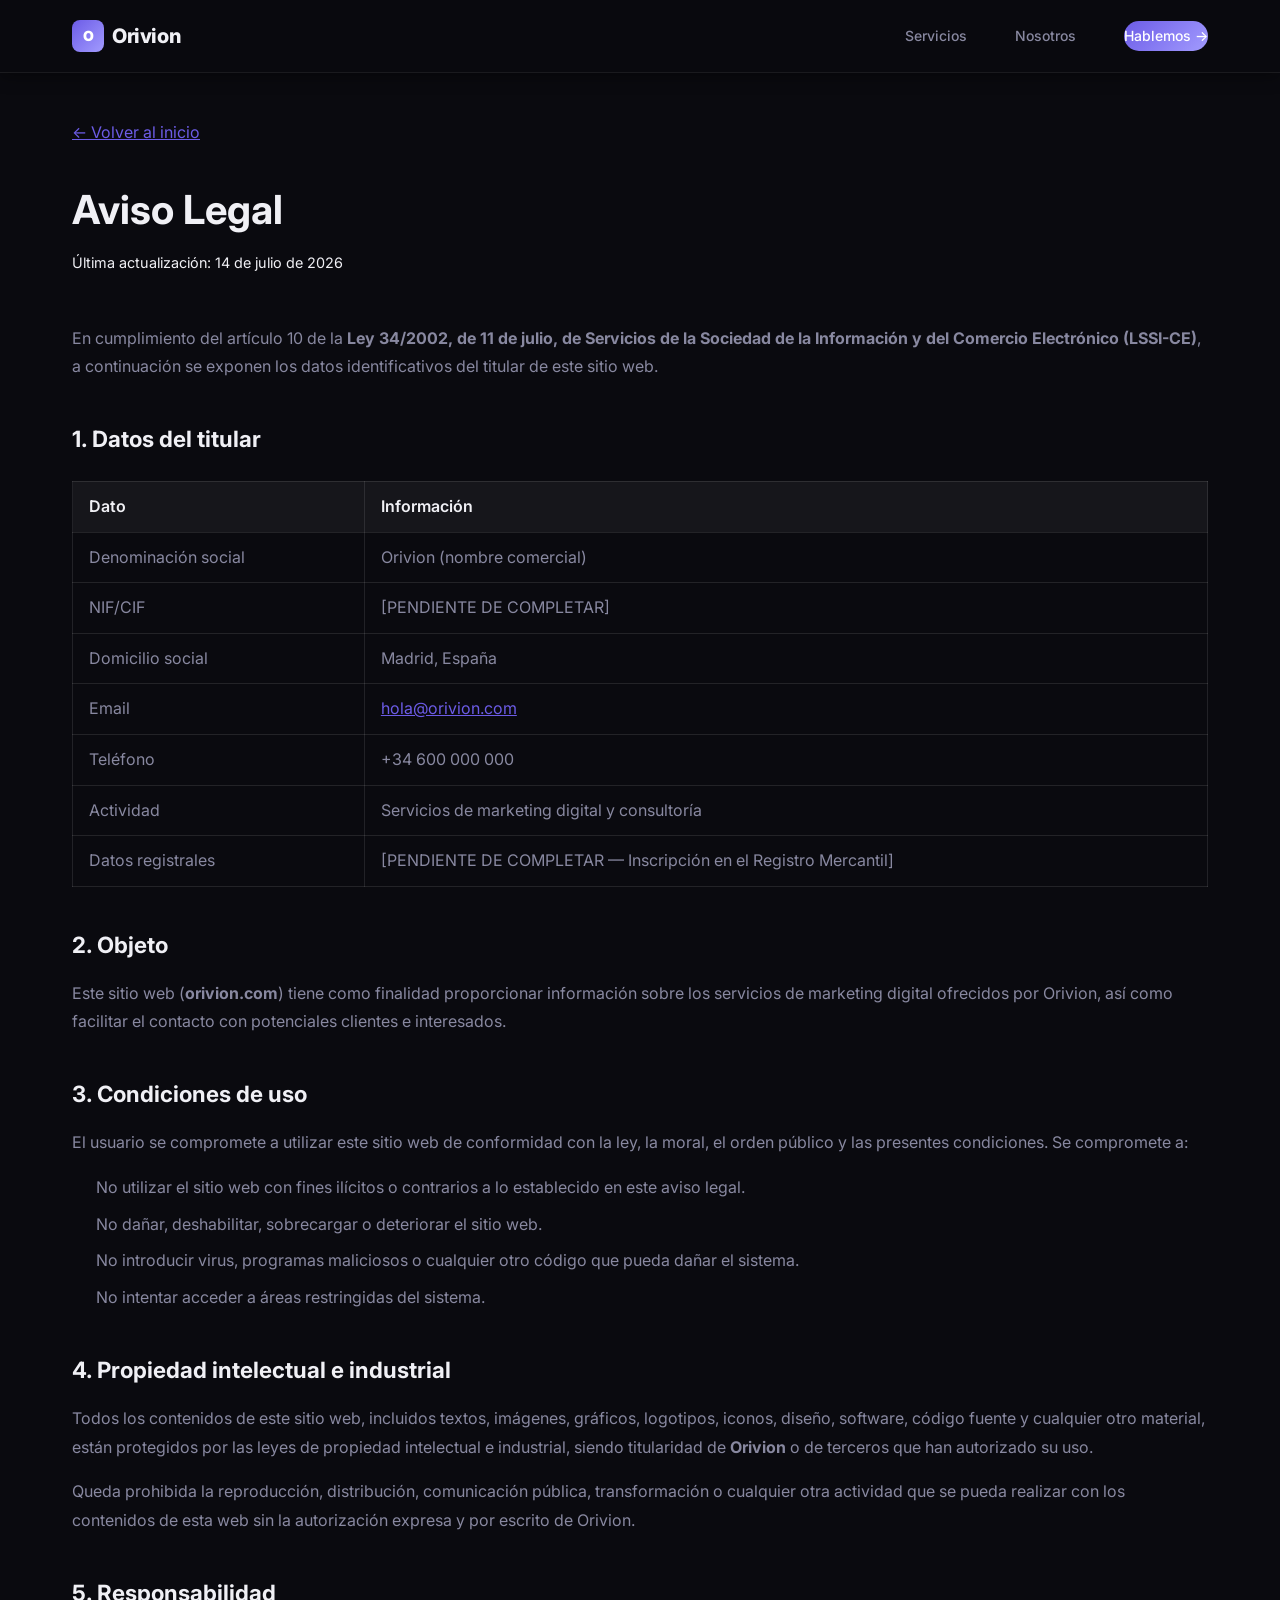
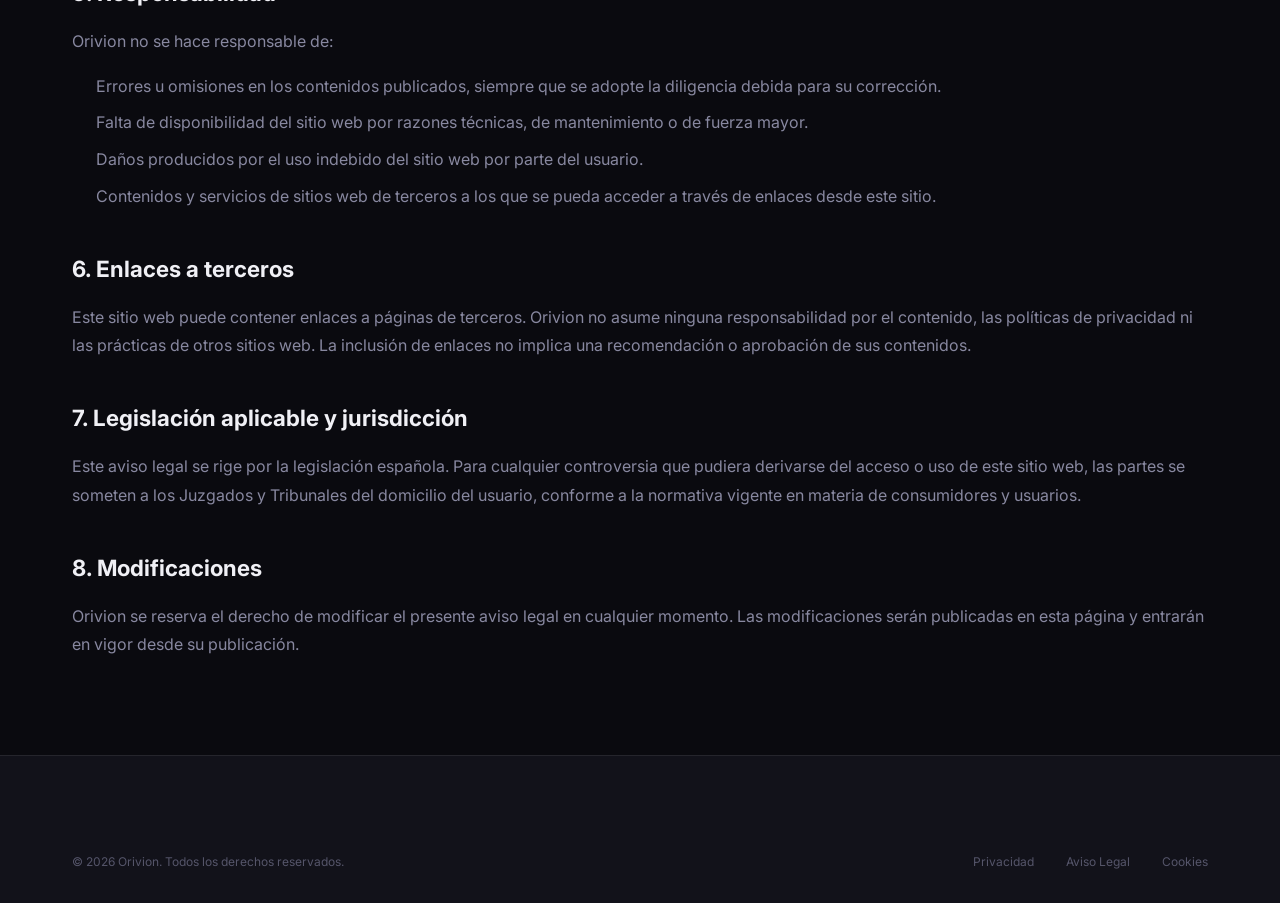
==== aviso-legal.html @ ec2360a8 "feat: añadir páginas legales RGPD (privacidad, cookies, aviso legal) y cookie banner" ====
<!DOCTYPE html>
<html lang="es">
<head>
  <meta charset="UTF-8">
  <meta name="viewport" content="width=device-width, initial-scale=1.0">
  <title>Aviso Legal — Orivion</title>
  <meta name="description" content="Aviso legal de Orivion. Información sobre el titular del sitio web conforme a la LSSI-CE.">
  <meta name="theme-color" content="#0a0a0f">
  <link rel="stylesheet" href="styles.css">
  <style>
    .legal-page { padding: 120px 0 80px; min-height: 100vh; }
    .legal-page h1 { font-size: 2.5rem; margin-bottom: 0.5rem; }
    .legal-page .legal-updated { color: var(--text-muted); font-size: 0.9rem; margin-bottom: 3rem; }
    .legal-page h2 { font-size: 1.4rem; margin-top: 2.5rem; margin-bottom: 1rem; color: var(--text-primary); }
    .legal-page p, .legal-page li { color: var(--text-secondary); line-height: 1.8; margin-bottom: 1rem; }
    .legal-page ul { padding-left: 1.5rem; margin-bottom: 1.5rem; }
    .legal-page li { margin-bottom: 0.5rem; }
    .legal-page a { color: var(--accent-primary); text-decoration: underline; }
    .legal-page a:hover { color: var(--accent-secondary); }
    .legal-back { display: inline-flex; align-items: center; gap: 0.5rem; color: var(--text-muted); text-decoration: none; margin-bottom: 2rem; transition: color 0.3s; }
    .legal-back:hover { color: var(--text-primary); }
    .legal-page table { width: 100%; border-collapse: collapse; margin: 1.5rem 0; }
    .legal-page th, .legal-page td { border: 1px solid rgba(255,255,255,0.1); padding: 12px 16px; text-align: left; color: var(--text-secondary); }
    .legal-page th { background: rgba(255,255,255,0.05); color: var(--text-primary); font-weight: 600; }
  </style>
</head>
<body>

  <!-- Navbar simplified -->
  <nav class="navbar scrolled" id="navbar">
    <div class="container">
      <a href="index.html" class="navbar-logo">
        <span class="logo-icon">O</span>
        Orivion
      </a>
      <div class="navbar-links" id="nav-links">
        <a href="index.html#servicios">Servicios</a>
        <a href="index.html#nosotros">Nosotros</a>
        <a href="index.html#contacto" class="navbar-cta">Hablemos →</a>
      </div>
    </div>
  </nav>

  <main class="legal-page">
    <div class="container">
      <a href="index.html" class="legal-back">← Volver al inicio</a>

      <h1>Aviso Legal</h1>
      <p class="legal-updated">Última actualización: 14 de julio de 2026</p>

      <p>En cumplimiento del artículo 10 de la <strong>Ley 34/2002, de 11 de julio, de Servicios de la Sociedad de la Información y del Comercio Electrónico (LSSI-CE)</strong>, a continuación se exponen los datos identificativos del titular de este sitio web.</p>

      <h2>1. Datos del titular</h2>
      <table>
        <tr><th>Dato</th><th>Información</th></tr>
        <tr><td>Denominación social</td><td>Orivion (nombre comercial)</td></tr>
        <tr><td>NIF/CIF</td><td>[PENDIENTE DE COMPLETAR]</td></tr>
        <tr><td>Domicilio social</td><td>Madrid, España</td></tr>
        <tr><td>Email</td><td><a href="mailto:hola@orivion.com">hola@orivion.com</a></td></tr>
        <tr><td>Teléfono</td><td>+34 600 000 000</td></tr>
        <tr><td>Actividad</td><td>Servicios de marketing digital y consultoría</td></tr>
        <tr><td>Datos registrales</td><td>[PENDIENTE DE COMPLETAR — Inscripción en el Registro Mercantil]</td></tr>
      </table>

      <h2>2. Objeto</h2>
      <p>Este sitio web (<strong>orivion.com</strong>) tiene como finalidad proporcionar información sobre los servicios de marketing digital ofrecidos por Orivion, así como facilitar el contacto con potenciales clientes e interesados.</p>

      <h2>3. Condiciones de uso</h2>
      <p>El usuario se compromete a utilizar este sitio web de conformidad con la ley, la moral, el orden público y las presentes condiciones. Se compromete a:</p>
      <ul>
        <li>No utilizar el sitio web con fines ilícitos o contrarios a lo establecido en este aviso legal.</li>
        <li>No dañar, deshabilitar, sobrecargar o deteriorar el sitio web.</li>
        <li>No introducir virus, programas maliciosos o cualquier otro código que pueda dañar el sistema.</li>
        <li>No intentar acceder a áreas restringidas del sistema.</li>
      </ul>

      <h2>4. Propiedad intelectual e industrial</h2>
      <p>Todos los contenidos de este sitio web, incluidos textos, imágenes, gráficos, logotipos, iconos, diseño, software, código fuente y cualquier otro material, están protegidos por las leyes de propiedad intelectual e industrial, siendo titularidad de <strong>Orivion</strong> o de terceros que han autorizado su uso.</p>
      <p>Queda prohibida la reproducción, distribución, comunicación pública, transformación o cualquier otra actividad que se pueda realizar con los contenidos de esta web sin la autorización expresa y por escrito de Orivion.</p>

      <h2>5. Responsabilidad</h2>
      <p>Orivion no se hace responsable de:</p>
      <ul>
        <li>Errores u omisiones en los contenidos publicados, siempre que se adopte la diligencia debida para su corrección.</li>
        <li>Falta de disponibilidad del sitio web por razones técnicas, de mantenimiento o de fuerza mayor.</li>
        <li>Daños producidos por el uso indebido del sitio web por parte del usuario.</li>
        <li>Contenidos y servicios de sitios web de terceros a los que se pueda acceder a través de enlaces desde este sitio.</li>
      </ul>

      <h2>6. Enlaces a terceros</h2>
      <p>Este sitio web puede contener enlaces a páginas de terceros. Orivion no asume ninguna responsabilidad por el contenido, las políticas de privacidad ni las prácticas de otros sitios web. La inclusión de enlaces no implica una recomendación o aprobación de sus contenidos.</p>

      <h2>7. Legislación aplicable y jurisdicción</h2>
      <p>Este aviso legal se rige por la legislación española. Para cualquier controversia que pudiera derivarse del acceso o uso de este sitio web, las partes se someten a los Juzgados y Tribunales del domicilio del usuario, conforme a la normativa vigente en materia de consumidores y usuarios.</p>

      <h2>8. Modificaciones</h2>
      <p>Orivion se reserva el derecho de modificar el presente aviso legal en cualquier momento. Las modificaciones serán publicadas en esta página y entrarán en vigor desde su publicación.</p>

    </div>
  </main>

  <!-- Footer simplified -->
  <footer class="footer">
    <div class="container">
      <div class="footer-bottom" style="border-top: none; padding-top: 0;">
        <p>&copy; 2026 Orivion. Todos los derechos reservados.</p>
        <div class="footer-bottom-links">
          <a href="privacidad.html">Privacidad</a>
          <a href="aviso-legal.html">Aviso Legal</a>
          <a href="cookies.html">Cookies</a>
        </div>
      </div>
    </div>
  </footer>

</body>
</html>
---- styles.css ----
/* ============================================
   ORIVION — Design System & Styles
   Dark Premium Theme
   ============================================ */

/* --- Google Fonts Import --- */
@import url('https://fonts.googleapis.com/css2?family=Inter:wght@300;400;500;600;700;800;900&display=swap');

/* --- CSS Custom Properties --- */
:root {
  /* Colors — Backgrounds */
  --bg-primary: #0a0a0f;
  --bg-surface: #12121a;
  --bg-surface-alt: #161622;
  --bg-elevated: #1a1a2e;

  /* Colors — Glass */
  --glass-bg: rgba(255, 255, 255, 0.04);
  --glass-border: rgba(255, 255, 255, 0.08);
  --glass-hover: rgba(255, 255, 255, 0.07);

  /* Colors — Accents */
  --accent-primary: #6c5ce7;
  --accent-primary-light: #a29bfe;
  --accent-secondary: #00cec9;
  --accent-tertiary: #fd79a8;
  --gradient-primary: linear-gradient(135deg, #6c5ce7, #a29bfe);
  --gradient-accent: linear-gradient(135deg, #6c5ce7, #00cec9);
  --gradient-warm: linear-gradient(135deg, #6c5ce7, #fd79a8);

  /* Colors — Text */
  --text-primary: #f0f0f5;
  --text-secondary: #8888a0;
  --text-tertiary: #55556a;
  --text-accent: #a29bfe;

  /* Typography */
  --font-family: 'Inter', -apple-system, BlinkMacSystemFont, 'Segoe UI', sans-serif;
  --font-size-xs: 0.75rem;
  --font-size-sm: 0.875rem;
  --font-size-base: 1rem;
  --font-size-lg: 1.125rem;
  --font-size-xl: 1.25rem;
  --font-size-2xl: 1.5rem;
  --font-size-3xl: 2rem;
  --font-size-4xl: 2.5rem;
  --font-size-5xl: 3.5rem;
  --font-size-6xl: 4.5rem;

  /* Spacing */
  --space-xs: 0.25rem;
  --space-sm: 0.5rem;
  --space-md: 1rem;
  --space-lg: 1.5rem;
  --space-xl: 2rem;
  --space-2xl: 3rem;
  --space-3xl: 4rem;
  --space-4xl: 6rem;
  --space-5xl: 8rem;

  /* Border Radius */
  --radius-sm: 0.5rem;
  --radius-md: 0.75rem;
  --radius-lg: 1rem;
  --radius-xl: 1.5rem;
  --radius-full: 9999px;

  /* Shadows */
  --shadow-sm: 0 2px 8px rgba(0, 0, 0, 0.3);
  --shadow-md: 0 4px 16px rgba(0, 0, 0, 0.4);
  --shadow-lg: 0 8px 32px rgba(0, 0, 0, 0.5);
  --shadow-glow: 0 0 40px rgba(108, 92, 231, 0.15);
  --shadow-glow-accent: 0 0 60px rgba(108, 92, 231, 0.25);

  /* Transitions */
  --transition-fast: 150ms ease;
  --transition-base: 300ms ease;
  --transition-slow: 500ms ease;
  --transition-spring: 500ms cubic-bezier(0.34, 1.56, 0.64, 1);

  /* Layout */
  --container-max: 1200px;
  --container-narrow: 800px;
  --navbar-height: 72px;
}

/* --- Reset & Base --- */
*,
*::before,
*::after {
  margin: 0;
  padding: 0;
  box-sizing: border-box;
}

html {
  scroll-behavior: smooth;
  scroll-padding-top: var(--navbar-height);
}

body {
  font-family: var(--font-family);
  font-size: var(--font-size-base);
  line-height: 1.6;
  color: var(--text-primary);
  background-color: var(--bg-primary);
  overflow-x: hidden;
  -webkit-font-smoothing: antialiased;
  -moz-osx-font-smoothing: grayscale;
}

a {
  text-decoration: none;
  color: inherit;
  transition: color var(--transition-fast);
}

ul, ol {
  list-style: none;
}

img {
  max-width: 100%;
  display: block;
}

button {
  cursor: pointer;
  border: none;
  background: none;
  font-family: inherit;
  font-size: inherit;
  color: inherit;
}

/* --- Utilities --- */
.container {
  width: 100%;
  max-width: var(--container-max);
  margin: 0 auto;
  padding: 0 var(--space-xl);
}

.section {
  padding: var(--space-5xl) 0;
  position: relative;
}

.section-label {
  display: inline-flex;
  align-items: center;
  gap: var(--space-sm);
  font-size: var(--font-size-sm);
  font-weight: 600;
  text-transform: uppercase;
  letter-spacing: 0.12em;
  color: var(--accent-primary-light);
  margin-bottom: var(--space-lg);
  padding: var(--space-xs) var(--space-md);
  background: rgba(108, 92, 231, 0.1);
  border: 1px solid rgba(108, 92, 231, 0.2);
  border-radius: var(--radius-full);
  width: fit-content;
}

.section-label .dot {
  width: 6px;
  height: 6px;
  border-radius: 50%;
  background: var(--accent-primary-light);
  animation: pulse-dot 2s ease-in-out infinite;
}

.section-title {
  font-size: var(--font-size-4xl);
  font-weight: 800;
  line-height: 1.15;
  margin-bottom: var(--space-lg);
  letter-spacing: -0.02em;
}

.section-subtitle {
  font-size: var(--font-size-lg);
  color: var(--text-secondary);
  max-width: 600px;
  line-height: 1.7;
}

.text-gradient {
  background: var(--gradient-primary);
  -webkit-background-clip: text;
  -webkit-text-fill-color: transparent;
  background-clip: text;
}

.text-center {
  text-align: center;
}

.mx-auto {
  margin-left: auto;
  margin-right: auto;
}

/* --- Animations --- */
@keyframes pulse-dot {
  0%, 100% { opacity: 1; transform: scale(1); }
  50% { opacity: 0.5; transform: scale(0.8); }
}

@keyframes float {
  0%, 100% { transform: translateY(0); }
  50% { transform: translateY(-20px); }
}

@keyframes gradient-shift {
  0% { background-position: 0% 50%; }
  50% { background-position: 100% 50%; }
  100% { background-position: 0% 50%; }
}

@keyframes fade-in-up {
  from {
    opacity: 0;
    transform: translateY(30px);
  }
  to {
    opacity: 1;
    transform: translateY(0);
  }
}

@keyframes scale-in {
  from {
    opacity: 0;
    transform: scale(0.9);
  }
  to {
    opacity: 1;
    transform: scale(1);
  }
}

@keyframes slide-in-left {
  from {
    opacity: 0;
    transform: translateX(-40px);
  }
  to {
    opacity: 1;
    transform: translateX(0);
  }
}

@keyframes count-pulse {
  0%, 100% { transform: scale(1); }
  50% { transform: scale(1.05); }
}

/* Scroll animation classes */
.reveal {
  opacity: 0;
  transform: translateY(30px);
  transition: opacity 0.7s ease, transform 0.7s ease;
}

.reveal.active {
  opacity: 1;
  transform: translateY(0);
}

.reveal-delay-1 { transition-delay: 0.1s; }
.reveal-delay-2 { transition-delay: 0.2s; }
.reveal-delay-3 { transition-delay: 0.3s; }
.reveal-delay-4 { transition-delay: 0.4s; }
.reveal-delay-5 { transition-delay: 0.5s; }

/* ============================================
   NAVBAR
   ============================================ */
.navbar {
  position: fixed;
  top: 0;
  left: 0;
  right: 0;
  height: var(--navbar-height);
  display: flex;
  align-items: center;
  z-index: 1000;
  transition: background var(--transition-base), box-shadow var(--transition-base), backdrop-filter var(--transition-base);
}

.navbar.scrolled {
  background: rgba(10, 10, 15, 0.85);
  backdrop-filter: blur(20px);
  -webkit-backdrop-filter: blur(20px);
  box-shadow: 0 1px 0 var(--glass-border), var(--shadow-md);
}

.navbar .container {
  display: flex;
  align-items: center;
  justify-content: space-between;
}

.navbar-logo {
  font-size: var(--font-size-xl);
  font-weight: 800;
  letter-spacing: -0.02em;
  display: flex;
  align-items: center;
  gap: var(--space-sm);
}

.navbar-logo .logo-icon {
  width: 32px;
  height: 32px;
  background: var(--gradient-primary);
  border-radius: var(--radius-sm);
  display: flex;
  align-items: center;
  justify-content: center;
  font-size: var(--font-size-sm);
  font-weight: 900;
  color: white;
}

.navbar-links {
  display: flex;
  align-items: center;
  gap: var(--space-2xl);
}

.navbar-links a {
  font-size: var(--font-size-sm);
  font-weight: 500;
  color: var(--text-secondary);
  position: relative;
  padding: var(--space-xs) 0;
  transition: color var(--transition-fast);
}

.navbar-links a:hover {
  color: var(--text-primary);
}

.navbar-links a::after {
  content: '';
  position: absolute;
  bottom: -2px;
  left: 0;
  width: 0;
  height: 2px;
  background: var(--gradient-primary);
  border-radius: 1px;
  transition: width var(--transition-base);
}

.navbar-links a:hover::after {
  width: 100%;
}

.navbar-cta {
  padding: 0.6rem 1.4rem;
  background: var(--gradient-primary);
  border-radius: var(--radius-full);
  font-size: var(--font-size-sm);
  font-weight: 600;
  color: white !important;
  transition: transform var(--transition-fast), box-shadow var(--transition-fast);
}

.navbar-cta:hover {
  transform: translateY(-2px);
  box-shadow: var(--shadow-glow);
}

.navbar-cta::after {
  display: none !important;
}

/* Mobile menu button */
.menu-toggle {
  display: none;
  flex-direction: column;
  gap: 5px;
  padding: var(--space-sm);
  z-index: 1001;
}

.menu-toggle span {
  display: block;
  width: 24px;
  height: 2px;
  background: var(--text-primary);
  border-radius: 2px;
  transition: transform var(--transition-base), opacity var(--transition-fast);
}

.menu-toggle.active span:nth-child(1) {
  transform: rotate(45deg) translate(5px, 5px);
}

.menu-toggle.active span:nth-child(2) {
  opacity: 0;
}

.menu-toggle.active span:nth-child(3) {
  transform: rotate(-45deg) translate(5px, -5px);
}

/* ============================================
   HERO
   ============================================ */
.hero {
  min-height: 100vh;
  display: flex;
  align-items: center;
  position: relative;
  overflow: hidden;
  padding-top: var(--navbar-height);
}

.hero-bg {
  position: absolute;
  inset: 0;
  z-index: 0;
  overflow: hidden;
}

.hero-orb {
  position: absolute;
  border-radius: 50%;
  filter: blur(80px);
  opacity: 0.4;
  animation: float 8s ease-in-out infinite;
}

.hero-orb-1 {
  width: 500px;
  height: 500px;
  background: var(--accent-primary);
  top: -10%;
  right: -5%;
  animation-delay: 0s;
}

.hero-orb-2 {
  width: 350px;
  height: 350px;
  background: var(--accent-secondary);
  bottom: -5%;
  left: -5%;
  animation-delay: 2s;
}

.hero-orb-3 {
  width: 250px;
  height: 250px;
  background: var(--accent-tertiary);
  top: 40%;
  left: 30%;
  animation-delay: 4s;
  opacity: 0.2;
}

/* Grid pattern overlay */
.hero-grid {
  position: absolute;
  inset: 0;
  background-image:
    linear-gradient(rgba(255,255,255,0.03) 1px, transparent 1px),
    linear-gradient(90deg, rgba(255,255,255,0.03) 1px, transparent 1px);
  background-size: 60px 60px;
  mask-image: radial-gradient(ellipse at center, black 30%, transparent 70%);
  -webkit-mask-image: radial-gradient(ellipse at center, black 30%, transparent 70%);
}

.hero .container {
  position: relative;
  z-index: 1;
}

.hero-content {
  max-width: 750px;
}

.hero-badge {
  display: inline-flex;
  align-items: center;
  gap: var(--space-sm);
  padding: var(--space-xs) var(--space-md);
  background: var(--glass-bg);
  border: 1px solid var(--glass-border);
  border-radius: var(--radius-full);
  font-size: var(--font-size-sm);
  color: var(--text-secondary);
  margin-bottom: var(--space-2xl);
  backdrop-filter: blur(10px);
  animation: fade-in-up 0.8s ease forwards;
}

.hero-badge .badge-dot {
  width: 8px;
  height: 8px;
  background: var(--accent-secondary);
  border-radius: 50%;
  animation: pulse-dot 2s ease-in-out infinite;
}

.hero-title {
  font-size: var(--font-size-6xl);
  font-weight: 900;
  line-height: 1.05;
  letter-spacing: -0.03em;
  margin-bottom: var(--space-xl);
  animation: fade-in-up 0.8s ease 0.1s both;
}

.hero-subtitle {
  font-size: var(--font-size-xl);
  color: var(--text-secondary);
  line-height: 1.7;
  margin-bottom: var(--space-2xl);
  max-width: 550px;
  animation: fade-in-up 0.8s ease 0.2s both;
}

.hero-actions {
  display: flex;
  align-items: center;
  gap: var(--space-lg);
  animation: fade-in-up 0.8s ease 0.3s both;
}

.btn-primary {
  display: inline-flex;
  align-items: center;
  gap: var(--space-sm);
  padding: 0.9rem 2rem;
  background: var(--gradient-primary);
  color: white;
  font-weight: 600;
  font-size: var(--font-size-base);
  border-radius: var(--radius-full);
  transition: transform var(--transition-fast), box-shadow var(--transition-fast);
  position: relative;
  overflow: hidden;
}

.btn-primary::before {
  content: '';
  position: absolute;
  inset: 0;
  background: linear-gradient(135deg, rgba(255,255,255,0.2), transparent);
  opacity: 0;
  transition: opacity var(--transition-fast);
}

.btn-primary:hover {
  transform: translateY(-3px);
  box-shadow: var(--shadow-glow-accent);
}

.btn-primary:hover::before {
  opacity: 1;
}

.btn-secondary {
  display: inline-flex;
  align-items: center;
  gap: var(--space-sm);
  padding: 0.9rem 2rem;
  background: transparent;
  color: var(--text-primary);
  font-weight: 500;
  font-size: var(--font-size-base);
  border-radius: var(--radius-full);
  border: 1px solid var(--glass-border);
  transition: all var(--transition-fast);
}

.btn-secondary:hover {
  background: var(--glass-bg);
  border-color: rgba(255,255,255,0.15);
  transform: translateY(-2px);
}

.hero-stats {
  display: flex;
  gap: var(--space-3xl);
  margin-top: var(--space-4xl);
  padding-top: var(--space-2xl);
  border-top: 1px solid var(--glass-border);
  animation: fade-in-up 0.8s ease 0.5s both;
}

.hero-stat-value {
  font-size: var(--font-size-3xl);
  font-weight: 800;
  background: var(--gradient-primary);
  -webkit-background-clip: text;
  -webkit-text-fill-color: transparent;
  background-clip: text;
}

.hero-stat-label {
  font-size: var(--font-size-sm);
  color: var(--text-tertiary);
  margin-top: var(--space-xs);
}

/* ============================================
   SERVICES
   ============================================ */
.services {
  background: var(--bg-surface);
  position: relative;
}

.services::before {
  content: '';
  position: absolute;
  top: 0;
  left: 50%;
  transform: translateX(-50%);
  width: 60%;
  height: 1px;
  background: linear-gradient(90deg, transparent, var(--glass-border), transparent);
}

.services-header {
  text-align: center;
  margin-bottom: var(--space-4xl);
}

.services-header .section-subtitle {
  margin: 0 auto;
}

.services-grid {
  display: grid;
  grid-template-columns: repeat(auto-fit, minmax(280px, 1fr));
  gap: var(--space-xl);
}

.service-card {
  background: var(--glass-bg);
  border: 1px solid var(--glass-border);
  border-radius: var(--radius-lg);
  padding: var(--space-2xl);
  transition: all var(--transition-base);
  position: relative;
  overflow: hidden;
}

.service-card::before {
  content: '';
  position: absolute;
  top: 0;
  left: 0;
  right: 0;
  height: 2px;
  background: var(--gradient-primary);
  opacity: 0;
  transition: opacity var(--transition-base);
}

.service-card:hover {
  background: var(--glass-hover);
  border-color: rgba(108, 92, 231, 0.2);
  transform: translateY(-6px);
  box-shadow: var(--shadow-glow);
}

.service-card:hover::before {
  opacity: 1;
}

.service-icon {
  width: 52px;
  height: 52px;
  border-radius: var(--radius-md);
  display: flex;
  align-items: center;
  justify-content: center;
  font-size: 1.5rem;
  margin-bottom: var(--space-lg);
  background: rgba(108, 92, 231, 0.1);
  border: 1px solid rgba(108, 92, 231, 0.15);
}

.service-card:nth-child(even) .service-icon {
  background: rgba(0, 206, 201, 0.1);
  border-color: rgba(0, 206, 201, 0.15);
}

.service-card:nth-child(3n) .service-icon {
  background: rgba(253, 121, 168, 0.1);
  border-color: rgba(253, 121, 168, 0.15);
}

.service-card h3 {
  font-size: var(--font-size-lg);
  font-weight: 700;
  margin-bottom: var(--space-sm);
  letter-spacing: -0.01em;
}

.service-card p {
  font-size: var(--font-size-sm);
  color: var(--text-secondary);
  line-height: 1.7;
}

/* ============================================
   ABOUT / STATS
   ============================================ */
.about {
  position: relative;
}

.about-grid {
  display: grid;
  grid-template-columns: 1fr 1fr;
  gap: var(--space-4xl);
  align-items: center;
}

.about-content .section-subtitle {
  margin-bottom: var(--space-xl);
}

.about-features {
  display: flex;
  flex-direction: column;
  gap: var(--space-lg);
  margin-top: var(--space-2xl);
}

.about-feature {
  display: flex;
  align-items: flex-start;
  gap: var(--space-md);
}

.about-feature-icon {
  width: 40px;
  height: 40px;
  border-radius: var(--radius-sm);
  background: rgba(108, 92, 231, 0.1);
  border: 1px solid rgba(108, 92, 231, 0.15);
  display: flex;
  align-items: center;
  justify-content: center;
  font-size: 1.1rem;
  flex-shrink: 0;
  margin-top: 2px;
}

.about-feature h4 {
  font-size: var(--font-size-base);
  font-weight: 600;
  margin-bottom: var(--space-xs);
}

.about-feature p {
  font-size: var(--font-size-sm);
  color: var(--text-secondary);
  line-height: 1.6;
}

.about-stats {
  display: grid;
  grid-template-columns: 1fr 1fr;
  gap: var(--space-xl);
}

.stat-card {
  background: var(--glass-bg);
  border: 1px solid var(--glass-border);
  border-radius: var(--radius-lg);
  padding: var(--space-2xl);
  text-align: center;
  transition: all var(--transition-base);
}

.stat-card:hover {
  background: var(--glass-hover);
  transform: translateY(-4px);
  box-shadow: var(--shadow-glow);
}

.stat-number {
  font-size: var(--font-size-4xl);
  font-weight: 900;
  background: var(--gradient-primary);
  -webkit-background-clip: text;
  -webkit-text-fill-color: transparent;
  background-clip: text;
  line-height: 1.1;
}

.stat-label {
  font-size: var(--font-size-sm);
  color: var(--text-secondary);
  margin-top: var(--space-sm);
  font-weight: 500;
}

/* ============================================
   PROCESS
   ============================================ */
.process {
  background: var(--bg-surface);
  position: relative;
}

.process-header {
  text-align: center;
  margin-bottom: var(--space-4xl);
}

.process-header .section-subtitle {
  margin: 0 auto;
}

.process-steps {
  display: grid;
  grid-template-columns: repeat(4, 1fr);
  gap: var(--space-xl);
  position: relative;
}

/* Connecting line */
.process-steps::before {
  content: '';
  position: absolute;
  top: 44px;
  left: 12%;
  right: 12%;
  height: 2px;
  background: linear-gradient(90deg, var(--accent-primary), var(--accent-secondary), var(--accent-tertiary), var(--accent-primary));
  opacity: 0.3;
}

.process-step {
  text-align: center;
  position: relative;
}

.process-step-number {
  width: 56px;
  height: 56px;
  border-radius: 50%;
  background: var(--bg-primary);
  border: 2px solid var(--accent-primary);
  display: flex;
  align-items: center;
  justify-content: center;
  font-size: var(--font-size-lg);
  font-weight: 800;
  color: var(--accent-primary-light);
  margin: 0 auto var(--space-xl);
  position: relative;
  z-index: 1;
  transition: all var(--transition-base);
}

.process-step:hover .process-step-number {
  background: var(--accent-primary);
  color: white;
  box-shadow: var(--shadow-glow-accent);
}

.process-step h3 {
  font-size: var(--font-size-lg);
  font-weight: 700;
  margin-bottom: var(--space-sm);
}

.process-step p {
  font-size: var(--font-size-sm);
  color: var(--text-secondary);
  line-height: 1.7;
}

/* ============================================
   TESTIMONIALS
   ============================================ */
.testimonials {
  position: relative;
  overflow: hidden;
}

.testimonials-header {
  text-align: center;
  margin-bottom: var(--space-4xl);
}

.testimonials-header .section-subtitle {
  margin: 0 auto;
}

.testimonials-track {
  display: flex;
  gap: var(--space-xl);
  transition: transform 0.5s cubic-bezier(0.25, 0.46, 0.45, 0.94);
}

.testimonial-card {
  min-width: calc(33.333% - var(--space-xl) * 2 / 3);
  background: var(--glass-bg);
  border: 1px solid var(--glass-border);
  border-radius: var(--radius-lg);
  padding: var(--space-2xl);
  flex-shrink: 0;
  transition: all var(--transition-base);
}

.testimonial-card:hover {
  background: var(--glass-hover);
  border-color: rgba(108, 92, 231, 0.2);
}

.testimonial-stars {
  display: flex;
  gap: 2px;
  margin-bottom: var(--space-lg);
  color: #ffd700;
  font-size: var(--font-size-sm);
}

.testimonial-text {
  font-size: var(--font-size-base);
  color: var(--text-secondary);
  line-height: 1.8;
  margin-bottom: var(--space-xl);
  font-style: italic;
}

.testimonial-author {
  display: flex;
  align-items: center;
  gap: var(--space-md);
}

.testimonial-avatar {
  width: 44px;
  height: 44px;
  border-radius: 50%;
  background: var(--gradient-primary);
  display: flex;
  align-items: center;
  justify-content: center;
  font-weight: 700;
  font-size: var(--font-size-sm);
  color: white;
  flex-shrink: 0;
}

.testimonial-name {
  font-weight: 600;
  font-size: var(--font-size-sm);
}

.testimonial-role {
  font-size: var(--font-size-xs);
  color: var(--text-tertiary);
  margin-top: 2px;
}

.testimonials-controls {
  display: flex;
  justify-content: center;
  gap: var(--space-md);
  margin-top: var(--space-2xl);
}

.testimonial-btn {
  width: 44px;
  height: 44px;
  border-radius: 50%;
  background: var(--glass-bg);
  border: 1px solid var(--glass-border);
  display: flex;
  align-items: center;
  justify-content: center;
  color: var(--text-primary);
  font-size: var(--font-size-lg);
  transition: all var(--transition-fast);
}

.testimonial-btn:hover {
  background: var(--accent-primary);
  border-color: var(--accent-primary);
}

.testimonial-dots {
  display: flex;
  align-items: center;
  gap: var(--space-sm);
}

.testimonial-dot {
  width: 8px;
  height: 8px;
  border-radius: 50%;
  background: var(--text-tertiary);
  transition: all var(--transition-base);
  cursor: pointer;
}

.testimonial-dot.active {
  background: var(--accent-primary-light);
  width: 24px;
  border-radius: 4px;
}

/* ============================================
   CTA SECTION
   ============================================ */
.cta-section {
  position: relative;
  overflow: hidden;
}

.cta-card {
  background: var(--bg-surface);
  border: 1px solid var(--glass-border);
  border-radius: var(--radius-xl);
  padding: var(--space-4xl) var(--space-3xl);
  text-align: center;
  position: relative;
  overflow: hidden;
}

.cta-card::before {
  content: '';
  position: absolute;
  top: -50%;
  left: -50%;
  width: 200%;
  height: 200%;
  background: radial-gradient(circle at center, rgba(108, 92, 231, 0.08) 0%, transparent 50%);
  animation: float 10s ease-in-out infinite;
}

.cta-card > * {
  position: relative;
  z-index: 1;
}

.cta-title {
  font-size: var(--font-size-4xl);
  font-weight: 800;
  margin-bottom: var(--space-lg);
  letter-spacing: -0.02em;
}

.cta-subtitle {
  font-size: var(--font-size-lg);
  color: var(--text-secondary);
  margin-bottom: var(--space-2xl);
  max-width: 500px;
  margin-left: auto;
  margin-right: auto;
}

.cta-actions {
  display: flex;
  justify-content: center;
  gap: var(--space-lg);
}

/* ============================================
   FOOTER
   ============================================ */
.footer {
  background: var(--bg-surface);
  border-top: 1px solid var(--glass-border);
  padding: var(--space-4xl) 0 var(--space-xl);
}

.footer-grid {
  display: grid;
  grid-template-columns: 2fr 1fr 1fr 1fr;
  gap: var(--space-3xl);
  margin-bottom: var(--space-3xl);
}

.footer-brand {
  max-width: 300px;
}

.footer-logo {
  font-size: var(--font-size-xl);
  font-weight: 800;
  display: flex;
  align-items: center;
  gap: var(--space-sm);
  margin-bottom: var(--space-lg);
}

.footer-logo .logo-icon {
  width: 32px;
  height: 32px;
  background: var(--gradient-primary);
  border-radius: var(--radius-sm);
  display: flex;
  align-items: center;
  justify-content: center;
  font-size: var(--font-size-sm);
  font-weight: 900;
  color: white;
}

.footer-brand p {
  font-size: var(--font-size-sm);
  color: var(--text-secondary);
  line-height: 1.7;
  margin-bottom: var(--space-xl);
}

.footer-socials {
  display: flex;
  gap: var(--space-md);
}

.footer-social {
  width: 40px;
  height: 40px;
  border-radius: var(--radius-sm);
  background: var(--glass-bg);
  border: 1px solid var(--glass-border);
  display: flex;
  align-items: center;
  justify-content: center;
  font-size: var(--font-size-lg);
  transition: all var(--transition-fast);
}

.footer-social:hover {
  background: var(--accent-primary);
  border-color: var(--accent-primary);
  transform: translateY(-3px);
}

.footer-column h4 {
  font-size: var(--font-size-sm);
  font-weight: 700;
  text-transform: uppercase;
  letter-spacing: 0.1em;
  color: var(--text-primary);
  margin-bottom: var(--space-xl);
}

.footer-column a {
  display: block;
  font-size: var(--font-size-sm);
  color: var(--text-secondary);
  padding: var(--space-xs) 0;
  transition: color var(--transition-fast), transform var(--transition-fast);
}

.footer-column a:hover {
  color: var(--accent-primary-light);
  transform: translateX(4px);
}

.footer-bottom {
  display: flex;
  align-items: center;
  justify-content: space-between;
  padding-top: var(--space-xl);
  border-top: 1px solid var(--glass-border);
}

.footer-bottom p {
  font-size: var(--font-size-xs);
  color: var(--text-tertiary);
}

.footer-bottom-links {
  display: flex;
  gap: var(--space-xl);
}

.footer-bottom-links a {
  font-size: var(--font-size-xs);
  color: var(--text-tertiary);
}

.footer-bottom-links a:hover {
  color: var(--text-secondary);
}

/* ============================================
   RESPONSIVE DESIGN
   ============================================ */
@media (max-width: 1024px) {
  .hero-title {
    font-size: var(--font-size-5xl);
  }

  .about-grid {
    grid-template-columns: 1fr;
    gap: var(--space-3xl);
  }

  .process-steps {
    grid-template-columns: repeat(2, 1fr);
    gap: var(--space-2xl);
  }

  .process-steps::before {
    display: none;
  }

  .testimonial-card {
    min-width: calc(50% - var(--space-xl) / 2);
  }

  .footer-grid {
    grid-template-columns: 1fr 1fr;
    gap: var(--space-2xl);
  }
}

@media (max-width: 768px) {
  :root {
    --font-size-5xl: 2.5rem;
    --font-size-6xl: 3rem;
    --font-size-4xl: 2rem;
  }

  .section {
    padding: var(--space-3xl) 0;
  }

  .container {
    padding: 0 var(--space-lg);
  }

  /* Navbar mobile */
  .navbar-links {
    position: fixed;
    top: 0;
    right: -100%;
    width: 280px;
    height: 100vh;
    background: var(--bg-elevated);
    flex-direction: column;
    justify-content: center;
    padding: var(--space-2xl);
    gap: var(--space-xl);
    transition: right var(--transition-base);
    box-shadow: -4px 0 30px rgba(0, 0, 0, 0.5);
  }

  .navbar-links.open {
    right: 0;
  }

  .navbar-links a {
    font-size: var(--font-size-lg);
  }

  .menu-toggle {
    display: flex;
  }

  /* Hero mobile */
  .hero-stats {
    flex-direction: column;
    gap: var(--space-xl);
  }

  .hero-actions {
    flex-direction: column;
    align-items: flex-start;
  }

  /* Services mobile */
  .services-grid {
    grid-template-columns: 1fr;
  }

  /* About mobile */
  .about-stats {
    grid-template-columns: 1fr 1fr;
  }

  /* Process mobile */
  .process-steps {
    grid-template-columns: 1fr;
    max-width: 400px;
    margin: 0 auto;
  }

  /* Testimonials mobile */
  .testimonial-card {
    min-width: 100%;
  }

  /* CTA mobile */
  .cta-card {
    padding: var(--space-3xl) var(--space-xl);
  }

  .cta-actions {
    flex-direction: column;
    align-items: center;
  }

  /* Footer mobile */
  .footer-grid {
    grid-template-columns: 1fr;
    gap: var(--space-2xl);
  }

  .footer-bottom {
    flex-direction: column;
    gap: var(--space-md);
    text-align: center;
  }
}

@media (max-width: 480px) {
  :root {
    --font-size-6xl: 2.2rem;
    --font-size-5xl: 2rem;
    --font-size-4xl: 1.75rem;
  }

  .hero-orb-1 { width: 300px; height: 300px; }
  .hero-orb-2 { width: 200px; height: 200px; }
  .hero-orb-3 { width: 150px; height: 150px; }

  .about-stats {
    grid-template-columns: 1fr;
  }

  .section-title {
    font-size: var(--font-size-3xl);
  }
}

/* ============================================
   CUSTOM FUTURISTIC CURSOR
   ============================================ */

/* Hide default cursor on desktop */
@media (pointer: fine) {
  *, *::before, *::after {
    cursor: none !important;
  }
}

/* Main cursor orb */
.cursor-orb {
  position: fixed;
  width: 20px;
  height: 20px;
  border-radius: 50%;
  background: radial-gradient(circle, rgba(162, 155, 254, 0.9), rgba(108, 92, 231, 0.4));
  pointer-events: none;
  z-index: 10000;
  transform: translate(-50%, -50%);
  transition: width 0.2s ease, height 0.2s ease, background 0.3s ease;
  mix-blend-mode: screen;
  box-shadow:
    0 0 15px rgba(108, 92, 231, 0.6),
    0 0 40px rgba(108, 92, 231, 0.3),
    0 0 80px rgba(108, 92, 231, 0.1);
}

/* Outer ring that follows with delay */
.cursor-ring {
  position: fixed;
  width: 44px;
  height: 44px;
  border-radius: 50%;
  border: 1.5px solid rgba(162, 155, 254, 0.4);
  pointer-events: none;
  z-index: 9999;
  transform: translate(-50%, -50%);
  transition: width 0.3s ease, height 0.3s ease, border-color 0.3s ease, opacity 0.3s ease;
}

/* Hover state — expand and glow */
.cursor-orb.hovering {
  width: 12px;
  height: 12px;
  background: radial-gradient(circle, rgba(0, 206, 201, 0.9), rgba(0, 206, 201, 0.3));
  box-shadow:
    0 0 20px rgba(0, 206, 201, 0.7),
    0 0 50px rgba(0, 206, 201, 0.3);
}

.cursor-ring.hovering {
  width: 64px;
  height: 64px;
  border-color: rgba(0, 206, 201, 0.5);
}

/* Click burst state */
.cursor-orb.clicking {
  width: 8px;
  height: 8px;
}

.cursor-ring.clicking {
  width: 28px;
  height: 28px;
  border-color: rgba(253, 121, 168, 0.6);
}

/* Click burst particle */
.cursor-burst {
  position: fixed;
  pointer-events: none;
  z-index: 9998;
  transform: translate(-50%, -50%);
}

.cursor-burst-particle {
  position: absolute;
  width: 4px;
  height: 4px;
  border-radius: 50%;
  background: var(--accent-primary-light);
  animation: burst-particle 0.6s ease-out forwards;
}

.cursor-burst-particle:nth-child(even) {
  background: var(--accent-secondary);
}

.cursor-burst-particle:nth-child(3n) {
  background: var(--accent-tertiary);
}

@keyframes burst-particle {
  0% {
    opacity: 1;
    transform: translate(0, 0) scale(1);
  }
  100% {
    opacity: 0;
    transform: translate(var(--tx), var(--ty)) scale(0);
  }
}

/* Cursor ripple on click */
.cursor-ripple {
  position: fixed;
  width: 10px;
  height: 10px;
  border-radius: 50%;
  border: 2px solid rgba(162, 155, 254, 0.6);
  pointer-events: none;
  z-index: 9997;
  transform: translate(-50%, -50%);
  animation: cursor-ripple-expand 0.7s ease-out forwards;
}

@keyframes cursor-ripple-expand {
  0% {
    width: 10px;
    height: 10px;
    opacity: 1;
  }
  100% {
    width: 120px;
    height: 120px;
    opacity: 0;
  }
}

/* Trail particles */
.cursor-trail {
  position: fixed;
  width: 6px;
  height: 6px;
  border-radius: 50%;
  background: rgba(162, 155, 254, 0.5);
  pointer-events: none;
  z-index: 9996;
  transform: translate(-50%, -50%);
  animation: trail-fade 0.5s ease-out forwards;
}

@keyframes trail-fade {
  0% {
    opacity: 0.6;
    transform: translate(-50%, -50%) scale(1);
  }
  100% {
    opacity: 0;
    transform: translate(-50%, -50%) scale(0.2);
  }
}

/* Hide cursor elements on touch devices */
@media (pointer: coarse) {
  .cursor-orb,
  .cursor-ring,
  .cursor-burst,
  .cursor-ripple,
  .cursor-trail {
    display: none !important;
  }
}

/* ============================================
   ENHANCED ANIMATIONS
   ============================================ */

/* --- Additional reveal variants --- */
.reveal-left {
  opacity: 0;
  transform: translateX(-60px);
  transition: opacity 0.8s ease, transform 0.8s ease;
}

.reveal-left.active {
  opacity: 1;
  transform: translateX(0);
}

.reveal-right {
  opacity: 0;
  transform: translateX(60px);
  transition: opacity 0.8s ease, transform 0.8s ease;
}

.reveal-right.active {
  opacity: 1;
  transform: translateX(0);
}

.reveal-scale {
  opacity: 0;
  transform: scale(0.85);
  transition: opacity 0.7s ease, transform 0.7s cubic-bezier(0.34, 1.56, 0.64, 1);
}

.reveal-scale.active {
  opacity: 1;
  transform: scale(1);
}

.reveal-rotate {
  opacity: 0;
  transform: rotate(-5deg) translateY(30px);
  transition: opacity 0.7s ease, transform 0.7s cubic-bezier(0.34, 1.56, 0.64, 1);
}

.reveal-rotate.active {
  opacity: 1;
  transform: rotate(0) translateY(0);
}

/* --- Text shimmer effect --- */
.text-shimmer {
  background: linear-gradient(
    90deg,
    var(--text-primary) 0%,
    var(--accent-primary-light) 25%,
    var(--accent-secondary) 50%,
    var(--accent-primary-light) 75%,
    var(--text-primary) 100%
  );
  background-size: 200% 100%;
  -webkit-background-clip: text;
  -webkit-text-fill-color: transparent;
  background-clip: text;
  animation: shimmer 3s ease-in-out infinite;
}

@keyframes shimmer {
  0% { background-position: 100% 0; }
  100% { background-position: -100% 0; }
}

/* --- Floating badges animation --- */
@keyframes float-subtle {
  0%, 100% { transform: translateY(0) rotate(0deg); }
  25% { transform: translateY(-8px) rotate(0.5deg); }
  75% { transform: translateY(4px) rotate(-0.5deg); }
}

.hero-badge {
  animation: float-subtle 4s ease-in-out infinite, fade-in-up 0.8s ease forwards;
}

/* --- Tilt card effect (JS-enhanced) --- */
.tilt-card {
  transform-style: preserve-3d;
  perspective: 1000px;
}

.tilt-card .tilt-inner {
  transition: transform 0.1s ease;
  transform-style: preserve-3d;
}

/* --- Magnetic hover for buttons --- */
.magnetic-hover {
  transition: transform 0.3s cubic-bezier(0.25, 0.46, 0.45, 0.94);
}

/* --- Stagger children animation --- */
.stagger-children > * {
  opacity: 0;
  transform: translateY(20px);
  transition: opacity 0.5s ease, transform 0.5s ease;
}

.stagger-children.active > *:nth-child(1) { transition-delay: 0.05s; }
.stagger-children.active > *:nth-child(2) { transition-delay: 0.1s; }
.stagger-children.active > *:nth-child(3) { transition-delay: 0.15s; }
.stagger-children.active > *:nth-child(4) { transition-delay: 0.2s; }
.stagger-children.active > *:nth-child(5) { transition-delay: 0.25s; }
.stagger-children.active > *:nth-child(6) { transition-delay: 0.3s; }
.stagger-children.active > *:nth-child(7) { transition-delay: 0.35s; }
.stagger-children.active > *:nth-child(8) { transition-delay: 0.4s; }
.stagger-children.active > *:nth-child(9) { transition-delay: 0.45s; }
.stagger-children.active > *:nth-child(10) { transition-delay: 0.5s; }

.stagger-children.active > * {
  opacity: 1;
  transform: translateY(0);
}

/* --- Section divider glow animation --- */
@keyframes line-glow {
  0%, 100% { opacity: 0.3; width: 40%; }
  50% { opacity: 0.8; width: 70%; }
}

.services::before {
  animation: line-glow 4s ease-in-out infinite;
}

/* --- Icon bounce on card hover --- */
.service-card:hover .service-icon {
  animation: icon-bounce 0.5s cubic-bezier(0.34, 1.56, 0.64, 1);
}

@keyframes icon-bounce {
  0% { transform: scale(1); }
  40% { transform: scale(1.25); }
  70% { transform: scale(0.95); }
  100% { transform: scale(1); }
}

/* --- Process step pulse on hover --- */
.process-step:hover .process-step-number {
  animation: step-pulse 0.6s ease;
}

@keyframes step-pulse {
  0% { box-shadow: 0 0 0 0 rgba(108, 92, 231, 0.4); }
  70% { box-shadow: 0 0 0 15px rgba(108, 92, 231, 0); }
  100% { box-shadow: 0 0 0 0 rgba(108, 92, 231, 0); }
}

/* --- Stat card number glow on hover --- */
.stat-card:hover .stat-number {
  filter: brightness(1.3);
  transition: filter 0.3s ease;
}

/* --- CTA card breathing glow --- */
.cta-card {
  animation: cta-glow 4s ease-in-out infinite;
}

@keyframes cta-glow {
  0%, 100% { box-shadow: 0 0 0 rgba(108, 92, 231, 0); }
  50% { box-shadow: 0 0 80px rgba(108, 92, 231, 0.08), 0 0 30px rgba(108, 92, 231, 0.05); }
}

/* --- Mobile touch ripple --- */
@media (pointer: coarse) {
  .btn-primary:active,
  .btn-secondary:active {
    transform: scale(0.96);
    transition: transform 0.1s ease;
  }

  .service-card:active {
    transform: scale(0.98);
    transition: transform 0.1s ease;
  }

  .stat-card:active {
    transform: scale(0.97);
  }

  .process-step:active .process-step-number {
    transform: scale(1.15);
    background: var(--accent-primary);
    color: white;
  }

  .navbar-cta:active {
    transform: scale(0.95);
  }

  .footer-social:active {
    transform: scale(0.9);
    background: var(--accent-primary);
  }

  /* Mobile scroll snap for process steps */
  .testimonials-track {
    scroll-snap-type: x mandatory;
    -webkit-overflow-scrolling: touch;
  }

  .testimonial-card {
    scroll-snap-align: start;
  }
}

/* ============================================
   COOKIE CONSENT BANNER
   ============================================ */
.cookie-banner {
  position: fixed;
  bottom: 0;
  left: 0;
  right: 0;
  z-index: 10000;
  padding: 0 24px 24px;
  transform: translateY(100%);
  opacity: 0;
  transition: transform 0.5s cubic-bezier(0.16, 1, 0.3, 1), opacity 0.4s ease;
  pointer-events: none;
}

.cookie-banner.visible {
  transform: translateY(0);
  opacity: 1;
  pointer-events: all;
}

.cookie-banner-content {
  max-width: 680px;
  margin: 0 auto;
  background: rgba(18, 18, 28, 0.92);
  backdrop-filter: blur(20px);
  -webkit-backdrop-filter: blur(20px);
  border: 1px solid rgba(255, 255, 255, 0.08);
  border-radius: 16px;
  padding: 24px 28px;
  display: flex;
  align-items: center;
  gap: 24px;
  box-shadow: 0 -4px 40px rgba(0, 0, 0, 0.4);
}

.cookie-banner-text {
  flex: 1;
}

.cookie-banner-text p {
  margin: 0;
  font-size: 0.85rem;
  color: var(--text-secondary);
  line-height: 1.6;
}

.cookie-banner-text p:first-child {
  font-size: 0.95rem;
  color: var(--text-primary);
  margin-bottom: 4px;
}

.cookie-banner-text a {
  color: var(--accent-primary);
  text-decoration: underline;
}

.cookie-banner-actions {
  display: flex;
  gap: 10px;
  flex-shrink: 0;
}

.cookie-btn-accept,
.cookie-btn-reject {
  border: none;
  border-radius: 10px;
  padding: 10px 20px;
  font-size: 0.85rem;
  font-weight: 600;
  font-family: inherit;
  cursor: pointer;
  transition: all 0.3s ease;
  white-space: nowrap;
}

.cookie-btn-accept {
  background: var(--accent-primary);
  color: #fff;
}

.cookie-btn-accept:hover {
  filter: brightness(1.15);
  transform: translateY(-1px);
}

.cookie-btn-reject {
  background: rgba(255, 255, 255, 0.06);
  color: var(--text-secondary);
  border: 1px solid rgba(255, 255, 255, 0.1);
}

.cookie-btn-reject:hover {
  background: rgba(255, 255, 255, 0.1);
  color: var(--text-primary);
}

@media (max-width: 600px) {
  .cookie-banner { padding: 0 12px 12px; }

  .cookie-banner-content {
    flex-direction: column;
    padding: 20px;
    gap: 16px;
  }

  .cookie-banner-actions {
    width: 100%;
  }

  .cookie-btn-accept,
  .cookie-btn-reject {
    flex: 1;
    text-align: center;
  }
}
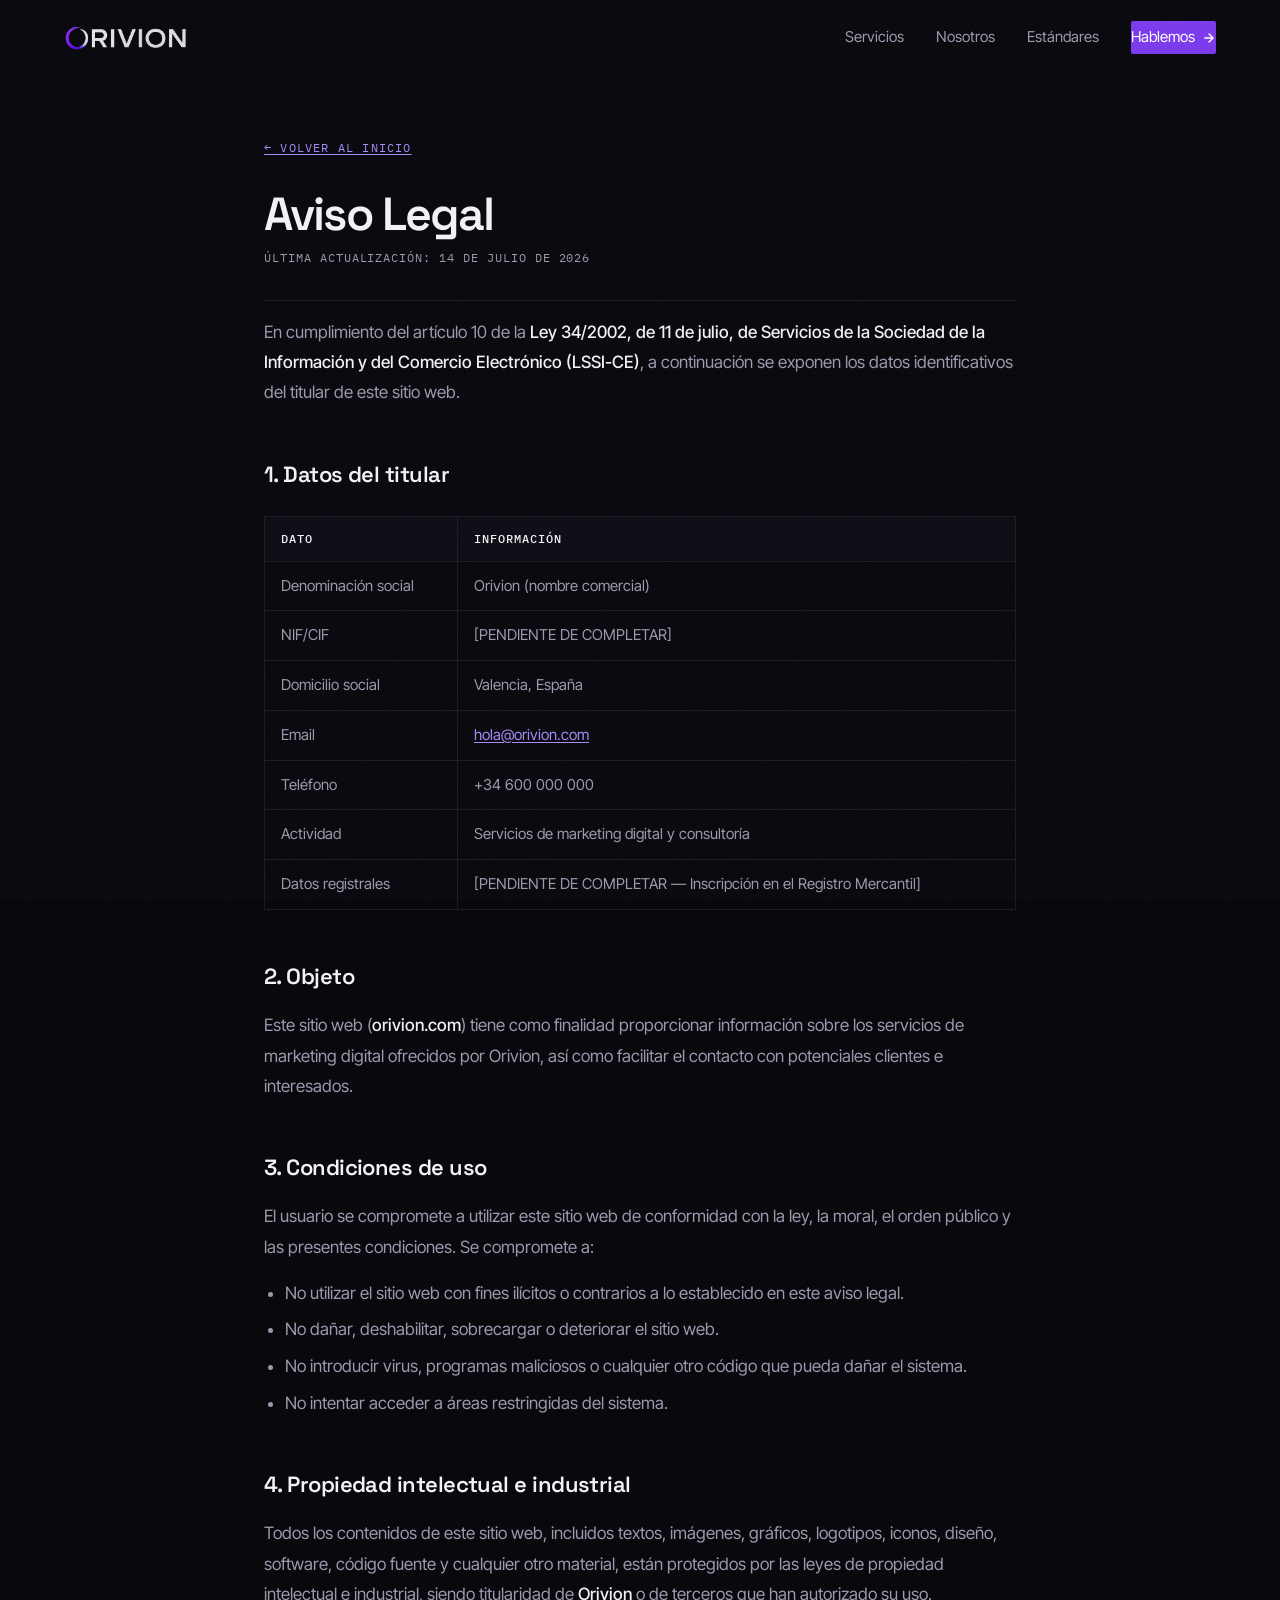
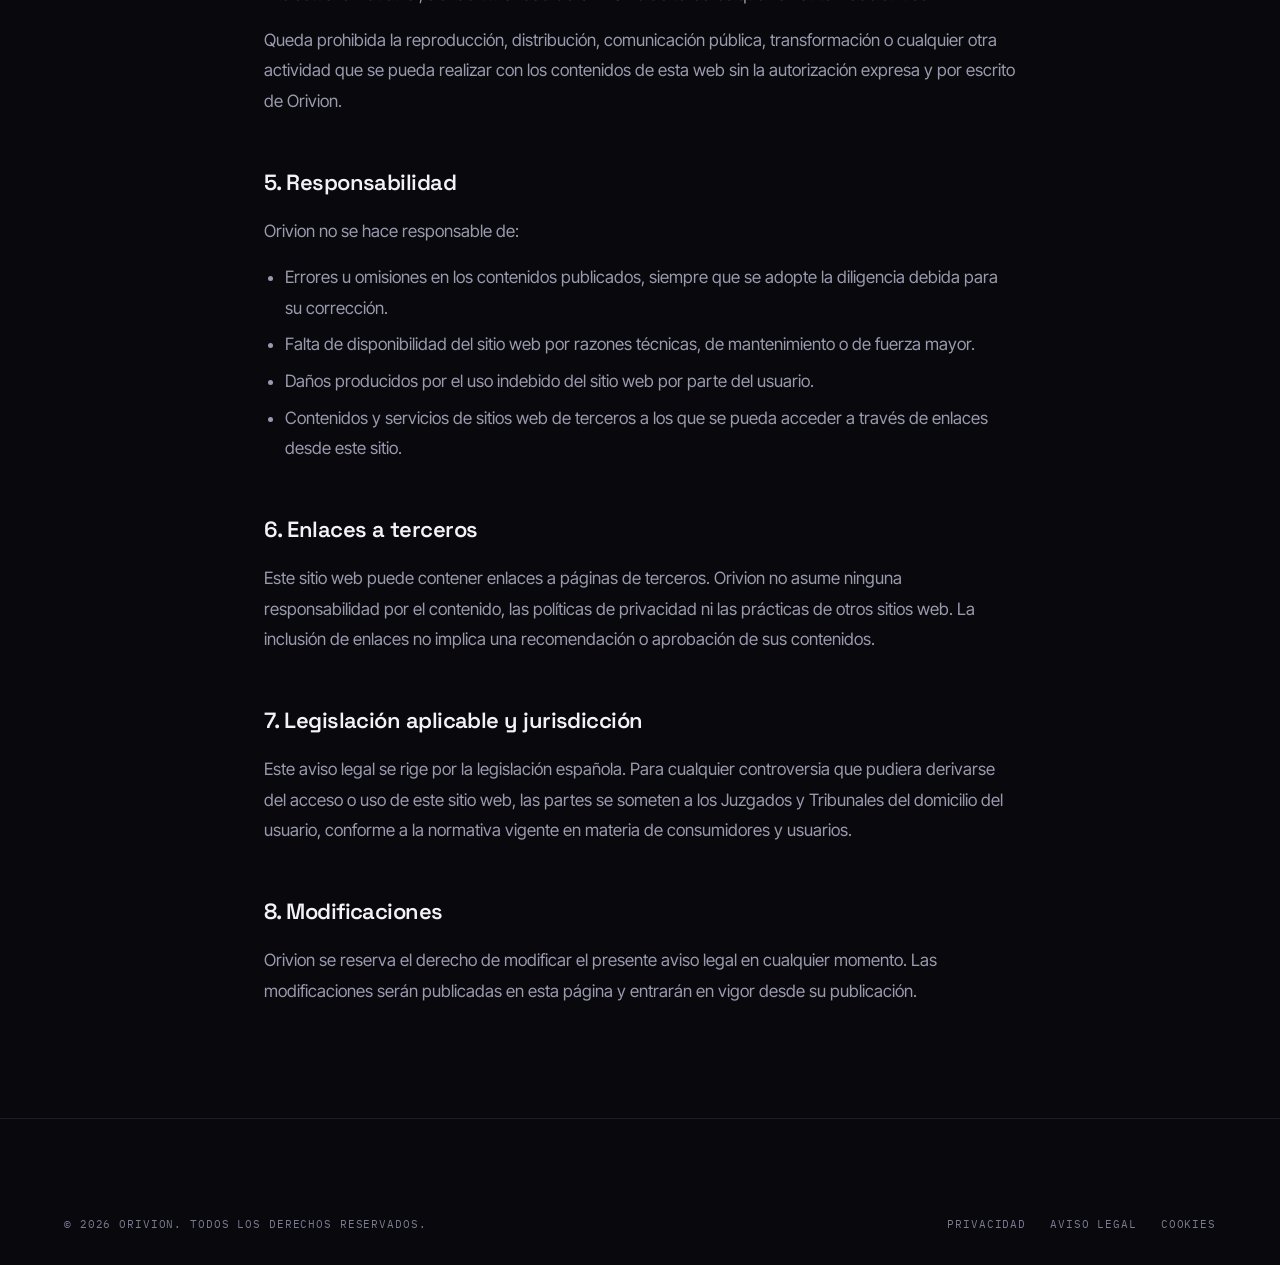
==== commit 0d13f727: "redesign: identidad futurista con el logo de marca y sede en Valencia Rehace el sistema visual compl" ====
--- a/aviso-legal.html
+++ b/aviso-legal.html
@@ -5,24 +5,17 @@
   <meta name="viewport" content="width=device-width, initial-scale=1.0">
   <title>Aviso Legal — Orivion</title>
   <meta name="description" content="Aviso legal de Orivion. Información sobre el titular del sitio web conforme a la LSSI-CE.">
-  <meta name="theme-color" content="#0a0a0f">
+  <meta name="theme-color" content="#08080D">
+
+  <link rel="icon" type="image/png" href="img/favicon.png">
+  <link rel="apple-touch-icon" href="img/apple-touch-icon.png">
+
+  <link rel="preconnect" href="https://fonts.googleapis.com">
+  <link rel="preconnect" href="https://fonts.gstatic.com" crossorigin>
+  <link href="https://fonts.googleapis.com/css2?family=IBM+Plex+Mono:wght@400;500&family=Inter+Tight:wght@400;500&family=Space+Grotesk:wght@500;600;700&display=swap" rel="stylesheet">
   <link rel="stylesheet" href="styles.css">
-  <style>
-    .legal-page { padding: 120px 0 80px; min-height: 100vh; }
-    .legal-page h1 { font-size: 2.5rem; margin-bottom: 0.5rem; }
-    .legal-page .legal-updated { color: var(--text-muted); font-size: 0.9rem; margin-bottom: 3rem; }
-    .legal-page h2 { font-size: 1.4rem; margin-top: 2.5rem; margin-bottom: 1rem; color: var(--text-primary); }
-    .legal-page p, .legal-page li { color: var(--text-secondary); line-height: 1.8; margin-bottom: 1rem; }
-    .legal-page ul { padding-left: 1.5rem; margin-bottom: 1.5rem; }
-    .legal-page li { margin-bottom: 0.5rem; }
-    .legal-page a { color: var(--accent-primary); text-decoration: underline; }
-    .legal-page a:hover { color: var(--accent-secondary); }
-    .legal-back { display: inline-flex; align-items: center; gap: 0.5rem; color: var(--text-muted); text-decoration: none; margin-bottom: 2rem; transition: color 0.3s; }
-    .legal-back:hover { color: var(--text-primary); }
-    .legal-page table { width: 100%; border-collapse: collapse; margin: 1.5rem 0; }
-    .legal-page th, .legal-page td { border: 1px solid rgba(255,255,255,0.1); padding: 12px 16px; text-align: left; color: var(--text-secondary); }
-    .legal-page th { background: rgba(255,255,255,0.05); color: var(--text-primary); font-weight: 600; }
-  </style>
+  <!-- Marca que el JS ha arrancado. Sin esto el contenido no se oculta nunca. -->
+  <script>document.documentElement.classList.add('js');</script>
 </head>
 <body>
 
@@ -30,14 +23,23 @@
   <nav class="navbar scrolled" id="navbar">
     <div class="container">
       <a href="index.html" class="navbar-logo">
-        <span class="logo-icon">O</span>
-        Orivion
+        <img class="logo-img" src="img/orivion-logo.png" alt="Orivion" width="396" height="84" decoding="async">
       </a>
       <div class="navbar-links" id="nav-links">
         <a href="index.html#servicios">Servicios</a>
         <a href="index.html#nosotros">Nosotros</a>
-        <a href="index.html#contacto" class="navbar-cta">Hablemos →</a>
+        <a href="index.html#estandares">Estándares</a>
+        <a href="index.html#contacto" class="navbar-cta">
+          Hablemos
+          <svg width="14" height="14" viewBox="0 0 24 24" fill="none" stroke="currentColor" stroke-width="2.5" stroke-linecap="round" stroke-linejoin="round" aria-hidden="true"><path d="M5 12h14M12 5l7 7-7 7"/></svg>
+        </a>
       </div>
+
+      <button class="menu-toggle" id="menu-toggle" aria-label="Abrir menú" aria-expanded="false" aria-controls="nav-links">
+        <span></span>
+        <span></span>
+        <span></span>
+      </button>
     </div>
   </nav>
 
@@ -55,7 +57,7 @@
         <tr><th>Dato</th><th>Información</th></tr>
         <tr><td>Denominación social</td><td>Orivion (nombre comercial)</td></tr>
         <tr><td>NIF/CIF</td><td>[PENDIENTE DE COMPLETAR]</td></tr>
-        <tr><td>Domicilio social</td><td>Madrid, España</td></tr>
+        <tr><td>Domicilio social</td><td>Valencia, España</td></tr>
         <tr><td>Email</td><td><a href="mailto:hola@orivion.com">hola@orivion.com</a></td></tr>
         <tr><td>Teléfono</td><td>+34 600 000 000</td></tr>
         <tr><td>Actividad</td><td>Servicios de marketing digital y consultoría</td></tr>
@@ -113,5 +115,6 @@
     </div>
   </footer>
 
+  <script src="script.js"></script>
 </body>
 </html>
--- a/styles.css
+++ b/styles.css
@@ -1,53 +1,46 @@
 /* ============================================
-   ORIVION — Design System & Styles
-   Dark Premium Theme
+   ORIVION — Sistema visual
+   Negro azulado del logo + violeta de marca.
+
+   Reglas de la casa, para que no vuelva a oler a plantilla:
+   1. El degradado vive SOLO en el logo. En ningún otro sitio.
+   2. Cero glassmorphism, cero orbes, cero glow, cero blur decorativo.
+   3. El violeta es una señal (1px, un punto, un relleno), no un lavado.
+   4. Esquinas casi rectas y retícula de 1px: instrumento, no burbuja.
+   5. Etiquetas y cifras en monoespaciada. Es lo que da el tono técnico.
    ============================================ */
 
-/* --- Google Fonts Import --- */
-@import url('https://fonts.googleapis.com/css2?family=Inter:wght@300;400;500;600;700;800;900&display=swap');
-
-/* --- CSS Custom Properties --- */
 :root {
-  /* Colors — Backgrounds */
-  --bg-primary: #0a0a0f;
-  --bg-surface: #12121a;
-  --bg-surface-alt: #161622;
-  --bg-elevated: #1a1a2e;
-
-  /* Colors — Glass */
-  --glass-bg: rgba(255, 255, 255, 0.04);
-  --glass-border: rgba(255, 255, 255, 0.08);
-  --glass-hover: rgba(255, 255, 255, 0.07);
-
-  /* Colors — Accents */
-  --accent-primary: #6c5ce7;
-  --accent-primary-light: #a29bfe;
-  --accent-secondary: #00cec9;
-  --accent-tertiary: #fd79a8;
-  --gradient-primary: linear-gradient(135deg, #6c5ce7, #a29bfe);
-  --gradient-accent: linear-gradient(135deg, #6c5ce7, #00cec9);
-  --gradient-warm: linear-gradient(135deg, #6c5ce7, #fd79a8);
-
-  /* Colors — Text */
-  --text-primary: #f0f0f5;
-  --text-secondary: #8888a0;
-  --text-tertiary: #55556a;
-  --text-accent: #a29bfe;
-
-  /* Typography */
-  --font-family: 'Inter', -apple-system, BlinkMacSystemFont, 'Segoe UI', sans-serif;
-  --font-size-xs: 0.75rem;
-  --font-size-sm: 0.875rem;
-  --font-size-base: 1rem;
-  --font-size-lg: 1.125rem;
-  --font-size-xl: 1.25rem;
-  --font-size-2xl: 1.5rem;
-  --font-size-3xl: 2rem;
-  --font-size-4xl: 2.5rem;
-  --font-size-5xl: 3.5rem;
-  --font-size-6xl: 4.5rem;
-
-  /* Spacing */
+  /* --- Fondos --- */
+  --bg:        #08080D;
+  --surface:   #0D0D15;
+  --surface-2: #12121C;
+  --surface-3: #171722;
+
+  /* --- Líneas --- */
+  --line:        #1C1C28;
+  --line-strong: #2A2A3A;
+  --line-violet: rgba(139, 92, 246, 0.28);
+
+  /* --- Violeta de marca --- */
+  --violet:        #8B5CF6;
+  --violet-bright: #A78BFA;
+  --violet-deep:   #7C3AED;
+  --violet-dark:   #6D28D9;
+  --violet-wash:   rgba(139, 92, 246, 0.08);
+
+  /* --- Texto --- */
+  --text-primary:   #F2F2F7;
+  --text-secondary: #9A9AAE;
+  --text-tertiary:  #7A7A92;
+  --text-muted:     #7A7A92;   /* alias usado en páginas legales */
+
+  /* --- Tipografía --- */
+  --font-display: 'Space Grotesk', 'Inter Tight', -apple-system, sans-serif;
+  --font-body: 'Inter Tight', -apple-system, BlinkMacSystemFont, 'Segoe UI', sans-serif;
+  --font-mono: 'IBM Plex Mono', ui-monospace, 'SF Mono', Menlo, monospace;
+
+  /* --- Espaciado --- */
   --space-xs: 0.25rem;
   --space-sm: 0.5rem;
   --space-md: 1rem;
@@ -58,36 +51,28 @@
   --space-4xl: 6rem;
   --space-5xl: 8rem;
 
-  /* Border Radius */
-  --radius-sm: 0.5rem;
-  --radius-md: 0.75rem;
-  --radius-lg: 1rem;
-  --radius-xl: 1.5rem;
+  /* --- Radios: casi rectos --- */
+  --radius-sm: 2px;
+  --radius-md: 3px;
+  --radius-lg: 4px;
   --radius-full: 9999px;
 
-  /* Shadows */
-  --shadow-sm: 0 2px 8px rgba(0, 0, 0, 0.3);
-  --shadow-md: 0 4px 16px rgba(0, 0, 0, 0.4);
-  --shadow-lg: 0 8px 32px rgba(0, 0, 0, 0.5);
-  --shadow-glow: 0 0 40px rgba(108, 92, 231, 0.15);
-  --shadow-glow-accent: 0 0 60px rgba(108, 92, 231, 0.25);
-
-  /* Transitions */
-  --transition-fast: 150ms ease;
-  --transition-base: 300ms ease;
-  --transition-slow: 500ms ease;
-  --transition-spring: 500ms cubic-bezier(0.34, 1.56, 0.64, 1);
-
-  /* Layout */
+  /* --- Sombras: secas, nunca de color --- */
+  --shadow-sm: 0 1px 2px rgba(0, 0, 0, 0.4);
+  --shadow-md: 0 8px 28px rgba(0, 0, 0, 0.45);
+  --shadow-lg: 0 24px 60px rgba(0, 0, 0, 0.55);
+
+  --transition-fast: 140ms cubic-bezier(0.2, 0, 0.2, 1);
+  --transition-base: 260ms cubic-bezier(0.2, 0, 0.2, 1);
+  --transition-slow: 520ms cubic-bezier(0.16, 1, 0.3, 1);
+
   --container-max: 1200px;
-  --container-narrow: 800px;
-  --navbar-height: 72px;
-}
-
-/* --- Reset & Base --- */
-*,
-*::before,
-*::after {
+  --container-narrow: 760px;
+  --navbar-height: 76px;
+}
+
+/* --- Reset --- */
+*, *::before, *::after {
   margin: 0;
   padding: 0;
   box-sizing: border-box;
@@ -95,18 +80,30 @@
 
 html {
   scroll-behavior: smooth;
-  scroll-padding-top: var(--navbar-height);
+  scroll-padding-top: calc(var(--navbar-height) + 16px);
+  -webkit-text-size-adjust: 100%;
 }
 
 body {
-  font-family: var(--font-family);
-  font-size: var(--font-size-base);
-  line-height: 1.6;
-  color: var(--text-primary);
-  background-color: var(--bg-primary);
+  font-family: var(--font-body);
+  font-size: 1.0625rem;
+  line-height: 1.65;
+  color: var(--text-primary);
+  background-color: var(--bg);
   overflow-x: hidden;
   -webkit-font-smoothing: antialiased;
   -moz-osx-font-smoothing: grayscale;
+}
+
+/* Grano finísimo: le quita el plano digital al negro sin iluminarlo */
+body::before {
+  content: '';
+  position: fixed;
+  inset: 0;
+  z-index: 9990;
+  pointer-events: none;
+  opacity: 0.035;
+  background-image: url("data:image/svg+xml,%3Csvg xmlns='http://www.w3.org/2000/svg' width='200' height='200'%3E%3Cfilter id='n'%3E%3CfeTurbulence type='fractalNoise' baseFrequency='0.9' numOctaves='3' stitchTiles='stitch'/%3E%3C/filter%3E%3Crect width='200' height='200' filter='url(%23n)'/%3E%3C/svg%3E");
 }
 
 a {
@@ -115,14 +112,8 @@
   transition: color var(--transition-fast);
 }
 
-ul, ol {
-  list-style: none;
-}
-
-img {
-  max-width: 100%;
-  display: block;
-}
+ul, ol { list-style: none; }
+img, svg { max-width: 100%; display: block; }
 
 button {
   cursor: pointer;
@@ -133,147 +124,104 @@
   color: inherit;
 }
 
-/* --- Utilities --- */
+::selection {
+  background: var(--violet-deep);
+  color: #fff;
+}
+
+:focus-visible {
+  outline: 2px solid var(--violet);
+  outline-offset: 3px;
+}
+
+/* --- Utilidades --- */
 .container {
   width: 100%;
   max-width: var(--container-max);
   margin: 0 auto;
-  padding: 0 var(--space-xl);
+  padding: 0 var(--space-lg);
 }
 
 .section {
   padding: var(--space-5xl) 0;
   position: relative;
-}
-
+  border-top: 1px solid var(--line);
+}
+
+.mx-auto { margin-left: auto; margin-right: auto; }
+
+/* Subrayado de precisión: una línea recta de color plano.
+   Sustituye al texto con degradado, que es la marca de la casa de la IA. */
+.mark {
+  display: inline;
+  padding-bottom: 0.08em;
+  background-image: linear-gradient(var(--violet), var(--violet));
+  background-repeat: no-repeat;
+  background-position: 0 100%;
+  background-size: 100% 3px;
+  /* Si el titular parte la palabra en dos líneas, que cada trozo lleve su
+     propio subrayado en lugar de repartirse uno solo. */
+  -webkit-box-decoration-break: clone;
+  box-decoration-break: clone;
+}
+
+/* Etiqueta de sección: monoespaciada y numerada, como una referencia técnica */
 .section-label {
   display: inline-flex;
   align-items: center;
-  gap: var(--space-sm);
-  font-size: var(--font-size-sm);
+  gap: 0.65rem;
+  font-family: var(--font-mono);
+  font-size: 0.75rem;
+  font-weight: 500;
+  letter-spacing: 0.16em;
+  text-transform: uppercase;
+  color: var(--violet-bright);
+  margin-bottom: var(--space-lg);
+}
+
+.section-label .dot {
+  width: 5px;
+  height: 5px;
+  background: var(--violet);
+  flex-shrink: 0;
+}
+
+.section-label.mx-auto { display: flex; width: fit-content; }
+
+/* Titulares: Space Grotesk, tracking cerrado */
+.section-title {
+  font-family: var(--font-display);
+  font-size: clamp(2.1rem, 4.6vw, 3.5rem);
   font-weight: 600;
-  text-transform: uppercase;
-  letter-spacing: 0.12em;
-  color: var(--accent-primary-light);
+  line-height: 1.04;
+  letter-spacing: -0.035em;
+  color: var(--text-primary);
   margin-bottom: var(--space-lg);
-  padding: var(--space-xs) var(--space-md);
-  background: rgba(108, 92, 231, 0.1);
-  border: 1px solid rgba(108, 92, 231, 0.2);
-  border-radius: var(--radius-full);
-  width: fit-content;
-}
-
-.section-label .dot {
-  width: 6px;
-  height: 6px;
-  border-radius: 50%;
-  background: var(--accent-primary-light);
-  animation: pulse-dot 2s ease-in-out infinite;
-}
-
-.section-title {
-  font-size: var(--font-size-4xl);
-  font-weight: 800;
-  line-height: 1.15;
-  margin-bottom: var(--space-lg);
-  letter-spacing: -0.02em;
+  text-wrap: balance;
 }
 
 .section-subtitle {
-  font-size: var(--font-size-lg);
-  color: var(--text-secondary);
-  max-width: 600px;
+  font-size: 1.0625rem;
   line-height: 1.7;
-}
-
-.text-gradient {
-  background: var(--gradient-primary);
-  -webkit-background-clip: text;
-  -webkit-text-fill-color: transparent;
-  background-clip: text;
-}
-
-.text-center {
+  color: var(--text-secondary);
+  max-width: 58ch;
+}
+
+.services-header,
+.process-header,
+.testimonials-header,
+.principles-header {
   text-align: center;
-}
-
-.mx-auto {
-  margin-left: auto;
-  margin-right: auto;
-}
-
-/* --- Animations --- */
-@keyframes pulse-dot {
-  0%, 100% { opacity: 1; transform: scale(1); }
-  50% { opacity: 0.5; transform: scale(0.8); }
-}
-
-@keyframes float {
-  0%, 100% { transform: translateY(0); }
-  50% { transform: translateY(-20px); }
-}
-
-@keyframes gradient-shift {
-  0% { background-position: 0% 50%; }
-  50% { background-position: 100% 50%; }
-  100% { background-position: 0% 50%; }
-}
-
-@keyframes fade-in-up {
-  from {
-    opacity: 0;
-    transform: translateY(30px);
-  }
-  to {
-    opacity: 1;
-    transform: translateY(0);
-  }
-}
-
-@keyframes scale-in {
-  from {
-    opacity: 0;
-    transform: scale(0.9);
-  }
-  to {
-    opacity: 1;
-    transform: scale(1);
-  }
-}
-
-@keyframes slide-in-left {
-  from {
-    opacity: 0;
-    transform: translateX(-40px);
-  }
-  to {
-    opacity: 1;
-    transform: translateX(0);
-  }
-}
-
-@keyframes count-pulse {
-  0%, 100% { transform: scale(1); }
-  50% { transform: scale(1.05); }
-}
-
-/* Scroll animation classes */
-.reveal {
-  opacity: 0;
-  transform: translateY(30px);
-  transition: opacity 0.7s ease, transform 0.7s ease;
-}
-
-.reveal.active {
-  opacity: 1;
-  transform: translateY(0);
-}
-
-.reveal-delay-1 { transition-delay: 0.1s; }
-.reveal-delay-2 { transition-delay: 0.2s; }
-.reveal-delay-3 { transition-delay: 0.3s; }
-.reveal-delay-4 { transition-delay: 0.4s; }
-.reveal-delay-5 { transition-delay: 0.5s; }
+  max-width: 700px;
+  margin: 0 auto var(--space-3xl);
+}
+
+.services-header .section-subtitle,
+.process-header .section-subtitle,
+.testimonials-header .section-subtitle,
+.principles-header .section-subtitle {
+  margin: 0 auto;
+}
 
 /* ============================================
    NAVBAR
@@ -284,1563 +232,1355 @@
   left: 0;
   right: 0;
   height: var(--navbar-height);
-  display: flex;
-  align-items: center;
   z-index: 1000;
-  transition: background var(--transition-base), box-shadow var(--transition-base), backdrop-filter var(--transition-base);
-}
-
-.navbar.scrolled {
-  background: rgba(10, 10, 15, 0.85);
-  backdrop-filter: blur(20px);
-  -webkit-backdrop-filter: blur(20px);
-  box-shadow: 0 1px 0 var(--glass-border), var(--shadow-md);
-}
+  display: flex;
+  align-items: center;
+  background: var(--bg);
+  border-bottom: 1px solid transparent;
+  transition: border-color var(--transition-base);
+}
+
+.navbar.scrolled { border-bottom-color: var(--line); }
 
 .navbar .container {
   display: flex;
   align-items: center;
   justify-content: space-between;
-}
-
-.navbar-logo {
-  font-size: var(--font-size-xl);
-  font-weight: 800;
-  letter-spacing: -0.02em;
-  display: flex;
-  align-items: center;
-  gap: var(--space-sm);
-}
-
-.navbar-logo .logo-icon {
-  width: 32px;
-  height: 32px;
-  background: var(--gradient-primary);
-  border-radius: var(--radius-sm);
-  display: flex;
-  align-items: center;
-  justify-content: center;
-  font-size: var(--font-size-sm);
-  font-weight: 900;
-  color: white;
-}
+  gap: var(--space-lg);
+}
+
+/* --- Logotipo ---
+   Es el archivo de marca original, recortado y con el fondo en transparencia.
+   Los colores del PNG están premultiplicados sobre negro, así que se apoya
+   siempre en superficies oscuras. Sobre fondo claro se vería sucio. */
+.navbar-logo,
+.footer-logo {
+  display: inline-flex;
+  align-items: center;
+}
+
+.logo-img {
+  height: 26px;
+  width: auto;
+  display: block;
+}
+
+.footer-logo .logo-img { height: 30px; }
 
 .navbar-links {
   display: flex;
   align-items: center;
-  gap: var(--space-2xl);
-}
-
-.navbar-links a {
-  font-size: var(--font-size-sm);
-  font-weight: 500;
+  gap: var(--space-xl);
+}
+
+.navbar-links > a {
+  font-size: 0.9375rem;
+  font-weight: 400;
   color: var(--text-secondary);
   position: relative;
-  padding: var(--space-xs) 0;
-  transition: color var(--transition-fast);
-}
-
-.navbar-links a:hover {
-  color: var(--text-primary);
-}
-
-.navbar-links a::after {
+  padding: 4px 0;
+}
+
+.navbar-links > a::after {
   content: '';
   position: absolute;
-  bottom: -2px;
   left: 0;
+  bottom: 0;
   width: 0;
-  height: 2px;
-  background: var(--gradient-primary);
-  border-radius: 1px;
+  height: 1.5px;
+  background: var(--violet);
   transition: width var(--transition-base);
 }
 
-.navbar-links a:hover::after {
-  width: 100%;
-}
+.navbar-links > a:hover,
+.navbar-links > a.current { color: var(--text-primary); }
+
+.navbar-links > a:hover::after,
+.navbar-links > a.current::after { width: 100%; }
 
 .navbar-cta {
-  padding: 0.6rem 1.4rem;
-  background: var(--gradient-primary);
-  border-radius: var(--radius-full);
-  font-size: var(--font-size-sm);
-  font-weight: 600;
-  color: white !important;
-  transition: transform var(--transition-fast), box-shadow var(--transition-fast);
-}
-
-.navbar-cta:hover {
-  transform: translateY(-2px);
-  box-shadow: var(--shadow-glow);
-}
-
-.navbar-cta::after {
-  display: none !important;
-}
-
-/* Mobile menu button */
+  display: inline-flex !important;
+  align-items: center;
+  gap: 0.45rem;
+  padding: 0.6rem 1.15rem;
+  background: var(--violet-deep);
+  color: #fff !important;
+  font-weight: 500;
+  font-size: 0.9rem;
+  border-radius: var(--radius-sm);
+  transition: background var(--transition-fast);
+}
+
+.navbar-cta::after { display: none; }
+.navbar-cta:hover { background: var(--violet-dark); }
+.navbar-cta svg { transition: transform var(--transition-base); }
+.navbar-cta:hover svg { transform: translateX(3px); }
+
 .menu-toggle {
   display: none;
   flex-direction: column;
   gap: 5px;
-  padding: var(--space-sm);
-  z-index: 1001;
+  padding: 8px 4px;
 }
 
 .menu-toggle span {
   display: block;
-  width: 24px;
-  height: 2px;
+  width: 22px;
+  height: 1.5px;
   background: var(--text-primary);
-  border-radius: 2px;
   transition: transform var(--transition-base), opacity var(--transition-fast);
 }
 
-.menu-toggle.active span:nth-child(1) {
-  transform: rotate(45deg) translate(5px, 5px);
-}
-
-.menu-toggle.active span:nth-child(2) {
-  opacity: 0;
-}
-
-.menu-toggle.active span:nth-child(3) {
-  transform: rotate(-45deg) translate(5px, -5px);
-}
+.menu-toggle.active span:nth-child(1) { transform: translateY(6.5px) rotate(45deg); }
+.menu-toggle.active span:nth-child(2) { opacity: 0; }
+.menu-toggle.active span:nth-child(3) { transform: translateY(-6.5px) rotate(-45deg); }
 
 /* ============================================
    HERO
    ============================================ */
 .hero {
-  min-height: 100vh;
-  display: flex;
-  align-items: center;
+  padding: calc(var(--navbar-height) + 5.5rem) 0 var(--space-4xl);
   position: relative;
   overflow: hidden;
-  padding-top: var(--navbar-height);
-}
-
-.hero-bg {
-  position: absolute;
-  inset: 0;
-  z-index: 0;
-  overflow: hidden;
-}
-
-.hero-orb {
-  position: absolute;
-  border-radius: 50%;
-  filter: blur(80px);
-  opacity: 0.4;
-  animation: float 8s ease-in-out infinite;
-}
-
-.hero-orb-1 {
-  width: 500px;
-  height: 500px;
-  background: var(--accent-primary);
-  top: -10%;
-  right: -5%;
-  animation-delay: 0s;
-}
-
-.hero-orb-2 {
-  width: 350px;
-  height: 350px;
-  background: var(--accent-secondary);
-  bottom: -5%;
-  left: -5%;
-  animation-delay: 2s;
-}
-
-.hero-orb-3 {
-  width: 250px;
-  height: 250px;
-  background: var(--accent-tertiary);
-  top: 40%;
-  left: 30%;
-  animation-delay: 4s;
-  opacity: 0.2;
-}
-
-/* Grid pattern overlay */
-.hero-grid {
-  position: absolute;
-  inset: 0;
-  background-image:
-    linear-gradient(rgba(255,255,255,0.03) 1px, transparent 1px),
-    linear-gradient(90deg, rgba(255,255,255,0.03) 1px, transparent 1px);
-  background-size: 60px 60px;
-  mask-image: radial-gradient(ellipse at center, black 30%, transparent 70%);
-  -webkit-mask-image: radial-gradient(ellipse at center, black 30%, transparent 70%);
-}
-
-.hero .container {
-  position: relative;
-  z-index: 1;
-}
-
-.hero-content {
-  max-width: 750px;
-}
-
-.hero-badge {
-  display: inline-flex;
-  align-items: center;
-  gap: var(--space-sm);
-  padding: var(--space-xs) var(--space-md);
-  background: var(--glass-bg);
-  border: 1px solid var(--glass-border);
-  border-radius: var(--radius-full);
-  font-size: var(--font-size-sm);
-  color: var(--text-secondary);
-  margin-bottom: var(--space-2xl);
-  backdrop-filter: blur(10px);
-  animation: fade-in-up 0.8s ease forwards;
-}
-
-.hero-badge .badge-dot {
-  width: 8px;
-  height: 8px;
-  background: var(--accent-secondary);
-  border-radius: 50%;
-  animation: pulse-dot 2s ease-in-out infinite;
-}
-
-.hero-title {
-  font-size: var(--font-size-6xl);
-  font-weight: 900;
-  line-height: 1.05;
-  letter-spacing: -0.03em;
-  margin-bottom: var(--space-xl);
-  animation: fade-in-up 0.8s ease 0.1s both;
-}
-
-.hero-subtitle {
-  font-size: var(--font-size-xl);
-  color: var(--text-secondary);
-  line-height: 1.7;
-  margin-bottom: var(--space-2xl);
-  max-width: 550px;
-  animation: fade-in-up 0.8s ease 0.2s both;
-}
-
-.hero-actions {
-  display: flex;
-  align-items: center;
-  gap: var(--space-lg);
-  animation: fade-in-up 0.8s ease 0.3s both;
-}
-
-.btn-primary {
-  display: inline-flex;
-  align-items: center;
-  gap: var(--space-sm);
-  padding: 0.9rem 2rem;
-  background: var(--gradient-primary);
-  color: white;
-  font-weight: 600;
-  font-size: var(--font-size-base);
-  border-radius: var(--radius-full);
-  transition: transform var(--transition-fast), box-shadow var(--transition-fast);
-  position: relative;
-  overflow: hidden;
-}
-
-.btn-primary::before {
+}
+
+/* Retícula de 1px. Nada de resplandores: esto es un plano, no una nebulosa. */
+.hero::before {
   content: '';
   position: absolute;
   inset: 0;
-  background: linear-gradient(135deg, rgba(255,255,255,0.2), transparent);
-  opacity: 0;
-  transition: opacity var(--transition-fast);
-}
-
-.btn-primary:hover {
-  transform: translateY(-3px);
-  box-shadow: var(--shadow-glow-accent);
-}
-
-.btn-primary:hover::before {
-  opacity: 1;
-}
+  pointer-events: none;
+  background-image:
+    linear-gradient(to right, var(--line) 1px, transparent 1px),
+    linear-gradient(to bottom, var(--line) 1px, transparent 1px);
+  background-size: 72px 72px;
+  opacity: 0.55;
+  mask-image: radial-gradient(120% 90% at 12% 0%, #000 0%, transparent 72%);
+  -webkit-mask-image: radial-gradient(120% 90% at 12% 0%, #000 0%, transparent 72%);
+}
+
+.hero .container { position: relative; }
+
+.hero-layout {
+  display: grid;
+  grid-template-columns: 1.32fr 0.98fr;
+  gap: var(--space-4xl);
+  align-items: start;
+}
+
+.hero-badge {
+  display: inline-flex;
+  align-items: center;
+  gap: 0.6rem;
+  font-family: var(--font-mono);
+  font-size: 0.6875rem;
+  font-weight: 500;
+  letter-spacing: 0.18em;
+  text-transform: uppercase;
+  color: var(--text-secondary);
+  padding: 0.4rem 0.85rem 0.4rem 0.7rem;
+  border: 1px solid var(--line-strong);
+  border-radius: var(--radius-sm);
+  margin-bottom: var(--space-xl);
+}
+
+.badge-dot {
+  width: 6px;
+  height: 6px;
+  background: var(--violet);
+  flex-shrink: 0;
+}
+
+.hero-title {
+  font-family: var(--font-display);
+  font-size: clamp(2.35rem, 7.4vw, 5.4rem);
+  font-weight: 600;
+  line-height: 0.98;
+  letter-spacing: -0.045em;
+  color: var(--text-primary);
+  margin-bottom: var(--space-xl);
+}
+
+.hero-title .line-2 { display: block; }
+
+.hero-subtitle {
+  font-size: 1.1875rem;
+  line-height: 1.62;
+  color: var(--text-secondary);
+  max-width: 48ch;
+  margin-bottom: var(--space-2xl);
+}
+
+.hero-actions {
+  display: flex;
+  flex-wrap: wrap;
+  gap: var(--space-md);
+  margin-bottom: var(--space-3xl);
+}
+
+/* --- Botones --- */
+.btn-primary {
+  display: inline-flex;
+  align-items: center;
+  gap: 0.55rem;
+  padding: 0.95rem 1.6rem;
+  background: var(--violet-deep);
+  color: #fff;
+  font-family: var(--font-body);
+  font-size: 1rem;
+  font-weight: 500;
+  border-radius: var(--radius-sm);
+  transition: background var(--transition-fast);
+}
+
+.btn-primary:hover { background: var(--violet-dark); }
+.btn-primary svg { transition: transform var(--transition-base); }
+.btn-primary:hover svg { transform: translateX(3px); }
+.btn-primary:disabled { opacity: 0.6; cursor: wait; }
 
 .btn-secondary {
   display: inline-flex;
   align-items: center;
-  gap: var(--space-sm);
-  padding: 0.9rem 2rem;
+  gap: 0.55rem;
+  padding: 0.95rem 1.5rem;
+  color: var(--text-primary);
+  font-size: 1rem;
+  font-weight: 500;
+  border: 1px solid var(--line-strong);
+  border-radius: var(--radius-sm);
   background: transparent;
+  transition: border-color var(--transition-fast), background var(--transition-fast);
+}
+
+.btn-secondary:hover {
+  border-color: var(--violet);
+  background: var(--violet-wash);
+}
+
+/* --- Compromisos, en lugar de métricas de escaparate --- */
+.hero-promises {
+  display: flex;
+  flex-wrap: wrap;
+  gap: var(--space-xl) var(--space-2xl);
+  padding-top: var(--space-xl);
+  border-top: 1px solid var(--line);
+}
+
+.hero-promise {
+  display: flex;
+  align-items: flex-start;
+  gap: 0.65rem;
+  max-width: 22ch;
+}
+
+.hero-promise svg {
+  width: 18px;
+  height: 18px;
+  flex-shrink: 0;
+  margin-top: 3px;
+  color: var(--violet);
+}
+
+.hero-promise-text {
+  font-size: 0.9375rem;
+  line-height: 1.45;
+  color: var(--text-tertiary);
+}
+
+.hero-promise-text strong {
+  display: block;
+  font-family: var(--font-display);
+  font-size: 1.0625rem;
+  font-weight: 600;
+  letter-spacing: -0.02em;
+  color: var(--text-primary);
+}
+
+/* ============================================
+   PANEL TÉCNICO DEL HERO
+   ============================================ */
+.hero-panel {
+  border: 1px solid var(--line-strong);
+  background: var(--surface);
+  border-radius: var(--radius-md);
+  overflow: hidden;
+}
+
+.panel-head {
+  display: flex;
+  align-items: center;
+  justify-content: space-between;
+  gap: var(--space-md);
+  padding: 0.85rem 1.1rem;
+  border-bottom: 1px solid var(--line);
+  background: var(--surface-2);
+  font-family: var(--font-mono);
+  font-size: 0.6875rem;
+  letter-spacing: 0.14em;
+  text-transform: uppercase;
+  color: var(--text-secondary);
+}
+
+.panel-head strong {
   color: var(--text-primary);
   font-weight: 500;
-  font-size: var(--font-size-base);
-  border-radius: var(--radius-full);
-  border: 1px solid var(--glass-border);
-  transition: all var(--transition-fast);
-}
-
-.btn-secondary:hover {
-  background: var(--glass-bg);
-  border-color: rgba(255,255,255,0.15);
-  transform: translateY(-2px);
-}
-
-.hero-stats {
-  display: flex;
-  gap: var(--space-3xl);
-  margin-top: var(--space-4xl);
-  padding-top: var(--space-2xl);
-  border-top: 1px solid var(--glass-border);
-  animation: fade-in-up 0.8s ease 0.5s both;
-}
-
-.hero-stat-value {
-  font-size: var(--font-size-3xl);
-  font-weight: 800;
-  background: var(--gradient-primary);
-  -webkit-background-clip: text;
-  -webkit-text-fill-color: transparent;
-  background-clip: text;
-}
-
-.hero-stat-label {
-  font-size: var(--font-size-sm);
+}
+
+.panel-rows { padding: 0.4rem 0; }
+
+.panel-row {
+  display: grid;
+  grid-template-columns: auto 1fr auto;
+  align-items: center;
+  gap: 0.9rem;
+  padding: 0.72rem 1.1rem;
+}
+
+.panel-row + .panel-row { border-top: 1px solid var(--line); }
+
+.panel-row-index {
+  font-family: var(--font-mono);
+  font-size: 0.75rem;
+  color: var(--violet);
+}
+
+.panel-row-name {
+  font-size: 0.9375rem;
+  color: var(--text-primary);
+}
+
+.panel-row-state {
+  font-family: var(--font-mono);
+  font-size: 0.6875rem;
+  letter-spacing: 0.1em;
+  text-transform: uppercase;
   color: var(--text-tertiary);
-  margin-top: var(--space-xs);
+  white-space: nowrap;
+}
+
+.panel-foot {
+  display: flex;
+  align-items: baseline;
+  justify-content: space-between;
+  gap: var(--space-md);
+  padding: 0.9rem 1.1rem;
+  border-top: 1px solid var(--line);
+  background: var(--surface-2);
+  font-family: var(--font-mono);
+  font-size: 0.6875rem;
+  letter-spacing: 0.1em;
+  text-transform: uppercase;
+  color: var(--text-tertiary);
+}
+
+.panel-foot strong {
+  font-size: 0.9375rem;
+  letter-spacing: 0;
+  text-transform: none;
+  color: var(--violet-bright);
+  font-weight: 500;
 }
 
 /* ============================================
-   SERVICES
+   SERVICIOS
    ============================================ */
-.services {
-  background: var(--bg-surface);
+/* Bordes en las tarjetas y no en el contenedor: así las celdas que sobran
+   en la última fila no se pintan de color. */
+.services-grid {
+  display: grid;
+  grid-template-columns: repeat(auto-fit, minmax(300px, 1fr));
+  border-top: 1px solid var(--line);
+  border-left: 1px solid var(--line);
+}
+
+.service-card {
+  padding: var(--space-xl);
   position: relative;
-}
-
-.services::before {
+  border-right: 1px solid var(--line);
+  border-bottom: 1px solid var(--line);
+  transition: background var(--transition-base);
+}
+
+.service-card::after {
   content: '';
   position: absolute;
+  left: 0;
   top: 0;
-  left: 50%;
-  transform: translateX(-50%);
-  width: 60%;
-  height: 1px;
-  background: linear-gradient(90deg, transparent, var(--glass-border), transparent);
-}
-
-.services-header {
-  text-align: center;
-  margin-bottom: var(--space-4xl);
-}
-
-.services-header .section-subtitle {
-  margin: 0 auto;
-}
-
-.services-grid {
-  display: grid;
-  grid-template-columns: repeat(auto-fit, minmax(280px, 1fr));
-  gap: var(--space-xl);
-}
-
-.service-card {
-  background: var(--glass-bg);
-  border: 1px solid var(--glass-border);
-  border-radius: var(--radius-lg);
-  padding: var(--space-2xl);
-  transition: all var(--transition-base);
-  position: relative;
-  overflow: hidden;
-}
-
-.service-card::before {
-  content: '';
-  position: absolute;
-  top: 0;
-  left: 0;
-  right: 0;
+  width: 0;
   height: 2px;
-  background: var(--gradient-primary);
-  opacity: 0;
-  transition: opacity var(--transition-base);
-}
-
-.service-card:hover {
-  background: var(--glass-hover);
-  border-color: rgba(108, 92, 231, 0.2);
-  transform: translateY(-6px);
-  box-shadow: var(--shadow-glow);
-}
-
-.service-card:hover::before {
-  opacity: 1;
-}
+  background: var(--violet);
+  transition: width var(--transition-base);
+}
+
+.service-card:hover { background: var(--surface); }
+.service-card:hover::after { width: 100%; }
 
 .service-icon {
-  width: 52px;
-  height: 52px;
-  border-radius: var(--radius-md);
-  display: flex;
-  align-items: center;
-  justify-content: center;
-  font-size: 1.5rem;
+  width: 28px;
+  height: 28px;
+  color: var(--violet);
   margin-bottom: var(--space-lg);
-  background: rgba(108, 92, 231, 0.1);
-  border: 1px solid rgba(108, 92, 231, 0.15);
-}
-
-.service-card:nth-child(even) .service-icon {
-  background: rgba(0, 206, 201, 0.1);
-  border-color: rgba(0, 206, 201, 0.15);
-}
-
-.service-card:nth-child(3n) .service-icon {
-  background: rgba(253, 121, 168, 0.1);
-  border-color: rgba(253, 121, 168, 0.15);
-}
+}
+
+.service-icon svg { width: 100%; height: 100%; }
 
 .service-card h3 {
-  font-size: var(--font-size-lg);
-  font-weight: 700;
-  margin-bottom: var(--space-sm);
-  letter-spacing: -0.01em;
+  font-family: var(--font-display);
+  font-size: 1.1875rem;
+  font-weight: 600;
+  letter-spacing: -0.025em;
+  line-height: 1.25;
+  color: var(--text-primary);
+  margin-bottom: 0.6rem;
 }
 
 .service-card p {
-  font-size: var(--font-size-sm);
-  color: var(--text-secondary);
-  line-height: 1.7;
+  font-size: 0.9375rem;
+  line-height: 1.62;
+  color: var(--text-secondary);
 }
 
 /* ============================================
-   ABOUT / STATS
+   NOSOTROS
    ============================================ */
-.about {
-  position: relative;
-}
+.about { background: var(--surface); }
 
 .about-grid {
   display: grid;
-  grid-template-columns: 1fr 1fr;
+  grid-template-columns: 1.1fr 0.9fr;
   gap: var(--space-4xl);
-  align-items: center;
-}
-
-.about-content .section-subtitle {
-  margin-bottom: var(--space-xl);
+  align-items: start;
 }
 
 .about-features {
   display: flex;
   flex-direction: column;
-  gap: var(--space-lg);
+  gap: var(--space-xl);
   margin-top: var(--space-2xl);
 }
 
 .about-feature {
   display: flex;
+  gap: var(--space-md);
   align-items: flex-start;
-  gap: var(--space-md);
 }
 
 .about-feature-icon {
-  width: 40px;
-  height: 40px;
-  border-radius: var(--radius-sm);
-  background: rgba(108, 92, 231, 0.1);
-  border: 1px solid rgba(108, 92, 231, 0.15);
-  display: flex;
-  align-items: center;
-  justify-content: center;
-  font-size: 1.1rem;
+  width: 24px;
+  height: 24px;
   flex-shrink: 0;
-  margin-top: 2px;
-}
+  margin-top: 3px;
+  color: var(--violet);
+}
+
+.about-feature-icon svg { width: 100%; height: 100%; }
 
 .about-feature h4 {
-  font-size: var(--font-size-base);
+  font-family: var(--font-display);
+  font-size: 1.0625rem;
   font-weight: 600;
-  margin-bottom: var(--space-xs);
+  letter-spacing: -0.02em;
+  color: var(--text-primary);
+  margin-bottom: 0.25rem;
 }
 
 .about-feature p {
-  font-size: var(--font-size-sm);
-  color: var(--text-secondary);
-  line-height: 1.6;
+  font-size: 0.9375rem;
+  line-height: 1.62;
+  color: var(--text-secondary);
 }
 
 .about-stats {
   display: grid;
   grid-template-columns: 1fr 1fr;
+  border-top: 1px solid var(--line-strong);
+  border-left: 1px solid var(--line-strong);
+}
+
+.stat-card {
+  padding: var(--space-xl) var(--space-lg);
+  border-right: 1px solid var(--line-strong);
+  border-bottom: 1px solid var(--line-strong);
+}
+
+.stat-number {
+  font-family: var(--font-display);
+  font-size: clamp(2.2rem, 4.5vw, 2.9rem);
+  font-weight: 600;
+  letter-spacing: -0.045em;
+  line-height: 1;
+  color: var(--violet-bright);
+  margin-bottom: 0.45rem;
+  font-variant-numeric: tabular-nums;
+}
+
+.stat-label {
+  font-family: var(--font-mono);
+  font-size: 0.6875rem;
+  letter-spacing: 0.1em;
+  text-transform: uppercase;
+  line-height: 1.5;
+  color: var(--text-tertiary);
+}
+
+.about-stats-note {
+  grid-column: 1 / -1;
+  padding: var(--space-md) var(--space-lg);
+  border-right: 1px solid var(--line-strong);
+  border-bottom: 1px solid var(--line-strong);
+  font-size: 0.8125rem;
+  line-height: 1.6;
+  color: var(--text-tertiary);
+}
+
+/* ============================================
+   ESTÁNDARES: LO QUE SÍ / LO QUE NO
+   ============================================ */
+.principles-grid {
+  display: grid;
+  grid-template-columns: 1fr 1fr;
+  gap: var(--space-3xl);
+  max-width: 980px;
+  margin: 0 auto;
+}
+
+.principle-col h3 {
+  font-family: var(--font-mono);
+  font-size: 0.75rem;
+  font-weight: 500;
+  letter-spacing: 0.16em;
+  text-transform: uppercase;
+  color: var(--text-primary);
+  padding-bottom: var(--space-md);
+  border-bottom: 1px solid var(--violet);
+  margin-bottom: var(--space-lg);
+}
+
+.principle-col.negative h3 {
+  color: var(--text-tertiary);
+  border-bottom-color: var(--line-strong);
+}
+
+.principle-list li {
+  display: flex;
+  gap: 0.75rem;
+  padding: 0.75rem 0;
+  border-bottom: 1px solid var(--line);
+  font-size: 0.9688rem;
+  line-height: 1.58;
+  color: var(--text-secondary);
+}
+
+.principle-list li::before {
+  content: '';
+  width: 15px;
+  height: 15px;
+  flex-shrink: 0;
+  margin-top: 5px;
+  background-color: var(--violet);
+  -webkit-mask: url("data:image/svg+xml,%3Csvg xmlns='http://www.w3.org/2000/svg' viewBox='0 0 24 24' fill='none' stroke='%23000' stroke-width='3' stroke-linecap='round' stroke-linejoin='round'%3E%3Cpath d='M4 13l5 5L20 6'/%3E%3C/svg%3E") center/contain no-repeat;
+  mask: url("data:image/svg+xml,%3Csvg xmlns='http://www.w3.org/2000/svg' viewBox='0 0 24 24' fill='none' stroke='%23000' stroke-width='3' stroke-linecap='round' stroke-linejoin='round'%3E%3Cpath d='M4 13l5 5L20 6'/%3E%3C/svg%3E") center/contain no-repeat;
+}
+
+.principle-col.negative .principle-list li::before {
+  background-color: var(--text-tertiary);
+  -webkit-mask-image: url("data:image/svg+xml,%3Csvg xmlns='http://www.w3.org/2000/svg' viewBox='0 0 24 24' fill='none' stroke='%23000' stroke-width='3' stroke-linecap='round'%3E%3Cpath d='M6 6l12 12M18 6L6 18'/%3E%3C/svg%3E");
+  mask-image: url("data:image/svg+xml,%3Csvg xmlns='http://www.w3.org/2000/svg' viewBox='0 0 24 24' fill='none' stroke='%23000' stroke-width='3' stroke-linecap='round'%3E%3Cpath d='M6 6l12 12M18 6L6 18'/%3E%3C/svg%3E");
+}
+
+.principle-list li:last-child { border-bottom: none; }
+
+/* ============================================
+   EQUIPO  (listo para fotos reales)
+   ============================================ */
+.team { background: var(--surface); }
+
+.team-grid {
+  display: grid;
+  grid-template-columns: repeat(auto-fit, minmax(200px, 1fr));
   gap: var(--space-xl);
 }
 
-.stat-card {
-  background: var(--glass-bg);
-  border: 1px solid var(--glass-border);
-  border-radius: var(--radius-lg);
-  padding: var(--space-2xl);
-  text-align: center;
-  transition: all var(--transition-base);
-}
-
-.stat-card:hover {
-  background: var(--glass-hover);
-  transform: translateY(-4px);
-  box-shadow: var(--shadow-glow);
-}
-
-.stat-number {
-  font-size: var(--font-size-4xl);
-  font-weight: 900;
-  background: var(--gradient-primary);
-  -webkit-background-clip: text;
-  -webkit-text-fill-color: transparent;
-  background-clip: text;
-  line-height: 1.1;
-}
-
-.stat-label {
-  font-size: var(--font-size-sm);
-  color: var(--text-secondary);
-  margin-top: var(--space-sm);
-  font-weight: 500;
+.team-member img,
+.team-photo {
+  width: 100%;
+  aspect-ratio: 4 / 5;
+  object-fit: cover;
+  background: var(--surface-2);
+  border: 1px solid var(--line-strong);
+  filter: grayscale(1) contrast(1.05);
+  transition: filter var(--transition-base);
+  margin-bottom: var(--space-md);
+}
+
+.team-member:hover img { filter: grayscale(0); }
+
+.team-name {
+  font-family: var(--font-display);
+  font-size: 1.0625rem;
+  font-weight: 600;
+  letter-spacing: -0.02em;
+  color: var(--text-primary);
+}
+
+.team-role {
+  font-family: var(--font-mono);
+  font-size: 0.6875rem;
+  letter-spacing: 0.1em;
+  text-transform: uppercase;
+  color: var(--text-tertiary);
 }
 
 /* ============================================
-   PROCESS
+   PROCESO
    ============================================ */
-.process {
-  background: var(--bg-surface);
-  position: relative;
-}
-
-.process-header {
-  text-align: center;
-  margin-bottom: var(--space-4xl);
-}
-
-.process-header .section-subtitle {
-  margin: 0 auto;
-}
+.process { background: var(--surface); }
 
 .process-steps {
   display: grid;
-  grid-template-columns: repeat(4, 1fr);
-  gap: var(--space-xl);
+  grid-template-columns: repeat(auto-fit, minmax(230px, 1fr));
+  border-top: 1px solid var(--line-strong);
+}
+
+.process-step {
+  padding: var(--space-xl) var(--space-lg);
+  border-right: 1px solid var(--line-strong);
   position: relative;
 }
 
-/* Connecting line */
-.process-steps::before {
-  content: '';
-  position: absolute;
-  top: 44px;
-  left: 12%;
-  right: 12%;
-  height: 2px;
-  background: linear-gradient(90deg, var(--accent-primary), var(--accent-secondary), var(--accent-tertiary), var(--accent-primary));
-  opacity: 0.3;
-}
-
-.process-step {
-  text-align: center;
-  position: relative;
-}
-
+.process-step:first-child { padding-left: 0; }
+.process-step:last-child { border-right: none; }
+
+/* Cifras en contorno: presencia sin peso */
 .process-step-number {
-  width: 56px;
-  height: 56px;
-  border-radius: 50%;
-  background: var(--bg-primary);
-  border: 2px solid var(--accent-primary);
-  display: flex;
-  align-items: center;
-  justify-content: center;
-  font-size: var(--font-size-lg);
-  font-weight: 800;
-  color: var(--accent-primary-light);
-  margin: 0 auto var(--space-xl);
-  position: relative;
-  z-index: 1;
-  transition: all var(--transition-base);
-}
-
-.process-step:hover .process-step-number {
-  background: var(--accent-primary);
-  color: white;
-  box-shadow: var(--shadow-glow-accent);
+  font-family: var(--font-display);
+  font-size: 3.2rem;
+  font-weight: 600;
+  line-height: 1;
+  letter-spacing: -0.05em;
+  color: transparent;
+  -webkit-text-stroke: 1px var(--violet);
+  margin-bottom: var(--space-md);
+  font-variant-numeric: tabular-nums;
 }
 
 .process-step h3 {
-  font-size: var(--font-size-lg);
-  font-weight: 700;
-  margin-bottom: var(--space-sm);
+  font-family: var(--font-display);
+  font-size: 1.1875rem;
+  font-weight: 600;
+  letter-spacing: -0.025em;
+  color: var(--text-primary);
+  margin-bottom: 0.5rem;
 }
 
 .process-step p {
-  font-size: var(--font-size-sm);
-  color: var(--text-secondary);
-  line-height: 1.7;
+  font-size: 0.9375rem;
+  line-height: 1.62;
+  color: var(--text-secondary);
 }
 
 /* ============================================
-   TESTIMONIALS
+   TESTIMONIOS
    ============================================ */
-.testimonials {
-  position: relative;
+.testimonials-wrapper {
   overflow: hidden;
-}
-
-.testimonials-header {
-  text-align: center;
-  margin-bottom: var(--space-4xl);
-}
-
-.testimonials-header .section-subtitle {
-  margin: 0 auto;
+  margin: 0 -2px;
+  padding: 2px;
 }
 
 .testimonials-track {
   display: flex;
-  gap: var(--space-xl);
-  transition: transform 0.5s cubic-bezier(0.25, 0.46, 0.45, 0.94);
+  gap: var(--space-lg);
+  transition: transform var(--transition-slow);
 }
 
 .testimonial-card {
-  min-width: calc(33.333% - var(--space-xl) * 2 / 3);
-  background: var(--glass-bg);
-  border: 1px solid var(--glass-border);
-  border-radius: var(--radius-lg);
-  padding: var(--space-2xl);
+  flex: 0 0 calc((100% - var(--space-lg) * 2) / 3);
+  min-width: 0;
+  background: var(--surface);
+  border: 1px solid var(--line);
+  border-radius: var(--radius-md);
+  padding: var(--space-xl);
+  display: flex;
+  flex-direction: column;
+}
+
+.testimonial-stars {
+  color: var(--violet);
+  font-size: 0.8125rem;
+  letter-spacing: 0.2em;
+  margin-bottom: var(--space-md);
+}
+
+.testimonial-text {
+  font-size: 1rem;
+  line-height: 1.65;
+  color: var(--text-primary);
+  flex: 1;
+  margin-bottom: var(--space-lg);
+}
+
+.testimonial-author {
+  display: flex;
+  align-items: center;
+  gap: 0.8rem;
+  padding-top: var(--space-md);
+  border-top: 1px solid var(--line);
+}
+
+.testimonial-avatar {
+  display: grid;
+  place-items: center;
+  width: 38px;
+  height: 38px;
   flex-shrink: 0;
-  transition: all var(--transition-base);
-}
-
-.testimonial-card:hover {
-  background: var(--glass-hover);
-  border-color: rgba(108, 92, 231, 0.2);
-}
-
-.testimonial-stars {
-  display: flex;
-  gap: 2px;
-  margin-bottom: var(--space-lg);
-  color: #ffd700;
-  font-size: var(--font-size-sm);
-}
-
-.testimonial-text {
-  font-size: var(--font-size-base);
-  color: var(--text-secondary);
-  line-height: 1.8;
-  margin-bottom: var(--space-xl);
-  font-style: italic;
-}
-
-.testimonial-author {
-  display: flex;
-  align-items: center;
-  gap: var(--space-md);
-}
-
-.testimonial-avatar {
-  width: 44px;
-  height: 44px;
-  border-radius: 50%;
-  background: var(--gradient-primary);
-  display: flex;
-  align-items: center;
-  justify-content: center;
-  font-weight: 700;
-  font-size: var(--font-size-sm);
-  color: white;
-  flex-shrink: 0;
+  border: 1px solid var(--line-violet);
+  border-radius: var(--radius-sm);
+  background: var(--violet-wash);
+  color: var(--violet-bright);
+  font-family: var(--font-mono);
+  font-size: 0.75rem;
+  font-weight: 500;
 }
 
 .testimonial-name {
+  font-family: var(--font-display);
+  font-size: 0.9688rem;
   font-weight: 600;
-  font-size: var(--font-size-sm);
+  letter-spacing: -0.015em;
+  color: var(--text-primary);
 }
 
 .testimonial-role {
-  font-size: var(--font-size-xs);
+  font-family: var(--font-mono);
+  font-size: 0.6875rem;
+  letter-spacing: 0.08em;
+  text-transform: uppercase;
   color: var(--text-tertiary);
-  margin-top: 2px;
 }
 
 .testimonials-controls {
   display: flex;
-  justify-content: center;
-  gap: var(--space-md);
-  margin-top: var(--space-2xl);
-}
-
-.testimonial-btn {
-  width: 44px;
-  height: 44px;
-  border-radius: 50%;
-  background: var(--glass-bg);
-  border: 1px solid var(--glass-border);
-  display: flex;
-  align-items: center;
-  justify-content: center;
-  color: var(--text-primary);
-  font-size: var(--font-size-lg);
-  transition: all var(--transition-fast);
-}
-
-.testimonial-btn:hover {
-  background: var(--accent-primary);
-  border-color: var(--accent-primary);
-}
-
-.testimonial-dots {
-  display: flex;
-  align-items: center;
-  gap: var(--space-sm);
-}
-
-.testimonial-dot {
-  width: 8px;
-  height: 8px;
-  border-radius: 50%;
-  background: var(--text-tertiary);
-  transition: all var(--transition-base);
-  cursor: pointer;
-}
-
-.testimonial-dot.active {
-  background: var(--accent-primary-light);
-  width: 24px;
-  border-radius: 4px;
-}
-
-/* ============================================
-   CTA SECTION
-   ============================================ */
-.cta-section {
-  position: relative;
-  overflow: hidden;
-}
-
-.cta-card {
-  background: var(--bg-surface);
-  border: 1px solid var(--glass-border);
-  border-radius: var(--radius-xl);
-  padding: var(--space-4xl) var(--space-3xl);
-  text-align: center;
-  position: relative;
-  overflow: hidden;
-}
-
-.cta-card::before {
-  content: '';
-  position: absolute;
-  top: -50%;
-  left: -50%;
-  width: 200%;
-  height: 200%;
-  background: radial-gradient(circle at center, rgba(108, 92, 231, 0.08) 0%, transparent 50%);
-  animation: float 10s ease-in-out infinite;
-}
-
-.cta-card > * {
-  position: relative;
-  z-index: 1;
-}
-
-.cta-title {
-  font-size: var(--font-size-4xl);
-  font-weight: 800;
-  margin-bottom: var(--space-lg);
-  letter-spacing: -0.02em;
-}
-
-.cta-subtitle {
-  font-size: var(--font-size-lg);
-  color: var(--text-secondary);
-  margin-bottom: var(--space-2xl);
-  max-width: 500px;
-  margin-left: auto;
-  margin-right: auto;
-}
-
-.cta-actions {
-  display: flex;
+  align-items: center;
   justify-content: center;
   gap: var(--space-lg);
+  margin-top: var(--space-2xl);
+}
+
+.testimonial-btn {
+  display: grid;
+  place-items: center;
+  width: 40px;
+  height: 40px;
+  border: 1px solid var(--line-strong);
+  border-radius: var(--radius-sm);
+  color: var(--text-primary);
+  font-size: 1rem;
+  transition: border-color var(--transition-fast), background var(--transition-fast);
+}
+
+.testimonial-btn:hover:not(:disabled) {
+  border-color: var(--violet);
+  background: var(--violet-wash);
+}
+
+.testimonial-dots { display: flex; gap: 0.45rem; }
+
+.testimonial-dot {
+  width: 6px;
+  height: 6px;
+  background: var(--line-strong);
+  cursor: pointer;
+  transition: background var(--transition-fast), width var(--transition-base);
+}
+
+.testimonial-dot.active {
+  background: var(--violet);
+  width: 22px;
+}
+
+/* ============================================
+   CONTACTO
+   ============================================ */
+.cta-card {
+  background: var(--surface);
+  border: 1px solid var(--line-strong);
+  border-top: 2px solid var(--violet);
+  border-radius: var(--radius-md);
+  padding: clamp(2rem, 5vw, 3.75rem);
+  max-width: 920px;
+  margin: 0 auto;
+}
+
+.cta-title {
+  font-family: var(--font-display);
+  font-size: clamp(2rem, 4.4vw, 3.1rem);
+  font-weight: 600;
+  line-height: 1.04;
+  letter-spacing: -0.04em;
+  color: var(--text-primary);
+  margin-bottom: var(--space-md);
+  max-width: 24ch;
+}
+
+.cta-subtitle {
+  font-size: 1.0625rem;
+  line-height: 1.68;
+  color: var(--text-secondary);
+  max-width: 54ch;
+  margin-bottom: var(--space-2xl);
+}
+
+/* --- Formulario --- */
+.contact-form {
+  display: flex;
+  flex-direction: column;
+  gap: var(--space-lg);
+}
+
+.form-row {
+  display: grid;
+  grid-template-columns: 1fr 1fr;
+  gap: var(--space-lg);
+}
+
+.form-group { position: relative; }
+
+.form-group input,
+.form-group textarea {
+  width: 100%;
+  padding: 1.4rem 1rem 0.6rem;
+  background: var(--bg);
+  border: 1px solid var(--line-strong);
+  border-radius: var(--radius-sm);
+  color: var(--text-primary);
+  font-family: var(--font-body);
+  font-size: 1rem;
+  transition: border-color var(--transition-fast);
+}
+
+.form-group textarea {
+  resize: vertical;
+  min-height: 120px;
+  line-height: 1.6;
+}
+
+.form-group input:hover,
+.form-group textarea:hover { border-color: #38384A; }
+
+.form-group input:focus,
+.form-group textarea:focus {
+  outline: none;
+  border-color: var(--violet);
+}
+
+.form-group label {
+  position: absolute;
+  left: 1rem;
+  top: 1.05rem;
+  font-size: 1rem;
+  color: var(--text-tertiary);
+  pointer-events: none;
+  transition: transform var(--transition-fast), font-size var(--transition-fast), color var(--transition-fast);
+  transform-origin: left top;
+}
+
+.form-group input:focus + label,
+.form-group input:not(:placeholder-shown) + label,
+.form-group textarea:focus + label,
+.form-group textarea:not(:placeholder-shown) + label {
+  transform: translateY(-0.72rem) scale(0.7);
+  color: var(--violet-bright);
+  font-family: var(--font-mono);
+  letter-spacing: 0.08em;
+  text-transform: uppercase;
+}
+
+.form-footer {
+  display: flex;
+  flex-wrap: wrap;
+  align-items: center;
+  justify-content: space-between;
+  gap: var(--space-lg);
+  margin-top: var(--space-sm);
+}
+
+.form-legal {
+  font-size: 0.8125rem;
+  line-height: 1.55;
+  color: var(--text-tertiary);
+  max-width: 40ch;
+}
+
+.form-legal a {
+  color: var(--text-secondary);
+  text-decoration: underline;
+  text-underline-offset: 2px;
+}
+
+.form-legal a:hover { color: var(--violet-bright); }
+
+.form-status {
+  font-size: 0.9375rem;
+  padding: 0.8rem 1rem;
+  border-radius: var(--radius-sm);
+  display: none;
+}
+
+.form-status.visible { display: block; }
+
+.form-status.success {
+  background: rgba(74, 222, 128, 0.08);
+  border: 1px solid rgba(74, 222, 128, 0.3);
+  color: #86EFAC;
+}
+
+.form-status.error {
+  background: rgba(248, 113, 113, 0.08);
+  border: 1px solid rgba(248, 113, 113, 0.32);
+  color: #FCA5A5;
 }
 
 /* ============================================
    FOOTER
    ============================================ */
 .footer {
-  background: var(--bg-surface);
-  border-top: 1px solid var(--glass-border);
+  border-top: 1px solid var(--line);
   padding: var(--space-4xl) 0 var(--space-xl);
 }
 
 .footer-grid {
   display: grid;
-  grid-template-columns: 2fr 1fr 1fr 1fr;
-  gap: var(--space-3xl);
-  margin-bottom: var(--space-3xl);
-}
-
-.footer-brand {
-  max-width: 300px;
-}
-
-.footer-logo {
-  font-size: var(--font-size-xl);
-  font-weight: 800;
-  display: flex;
-  align-items: center;
-  gap: var(--space-sm);
+  grid-template-columns: 1.6fr 1fr 1fr 1fr;
+  gap: var(--space-2xl);
+  padding-bottom: var(--space-3xl);
+  border-bottom: 1px solid var(--line);
+}
+
+.footer-logo { margin-bottom: var(--space-md); }
+
+.footer-brand p {
+  font-size: 0.9375rem;
+  line-height: 1.68;
+  color: var(--text-secondary);
+  max-width: 36ch;
   margin-bottom: var(--space-lg);
 }
 
-.footer-logo .logo-icon {
-  width: 32px;
-  height: 32px;
-  background: var(--gradient-primary);
+.footer-socials { display: flex; gap: 0.5rem; }
+
+.footer-social {
+  display: grid;
+  place-items: center;
+  width: 36px;
+  height: 36px;
+  border: 1px solid var(--line-strong);
   border-radius: var(--radius-sm);
-  display: flex;
-  align-items: center;
-  justify-content: center;
-  font-size: var(--font-size-sm);
-  font-weight: 900;
-  color: white;
-}
-
-.footer-brand p {
-  font-size: var(--font-size-sm);
-  color: var(--text-secondary);
-  line-height: 1.7;
-  margin-bottom: var(--space-xl);
-}
-
-.footer-socials {
-  display: flex;
+  color: var(--text-secondary);
+  transition: color var(--transition-fast), border-color var(--transition-fast), background var(--transition-fast);
+}
+
+.footer-social svg { width: 16px; height: 16px; }
+
+.footer-social:hover {
+  color: var(--violet-bright);
+  border-color: var(--violet);
+  background: var(--violet-wash);
+}
+
+.footer-column h4 {
+  font-family: var(--font-mono);
+  font-size: 0.6875rem;
+  font-weight: 500;
+  letter-spacing: 0.16em;
+  text-transform: uppercase;
+  color: var(--text-tertiary);
+  margin-bottom: var(--space-md);
+}
+
+.footer-column a,
+.footer-column span {
+  display: block;
+  font-size: 0.9375rem;
+  color: var(--text-secondary);
+  padding: 0.3rem 0;
+}
+
+.footer-column a:hover { color: var(--violet-bright); }
+
+.footer-bottom {
+  display: flex;
+  flex-wrap: wrap;
+  align-items: center;
+  justify-content: space-between;
   gap: var(--space-md);
-}
-
-.footer-social {
-  width: 40px;
-  height: 40px;
-  border-radius: var(--radius-sm);
-  background: var(--glass-bg);
-  border: 1px solid var(--glass-border);
-  display: flex;
-  align-items: center;
-  justify-content: center;
-  font-size: var(--font-size-lg);
-  transition: all var(--transition-fast);
-}
-
-.footer-social:hover {
-  background: var(--accent-primary);
-  border-color: var(--accent-primary);
-  transform: translateY(-3px);
-}
-
-.footer-column h4 {
-  font-size: var(--font-size-sm);
-  font-weight: 700;
+  padding-top: var(--space-xl);
+  font-family: var(--font-mono);
+  font-size: 0.6875rem;
+  letter-spacing: 0.08em;
   text-transform: uppercase;
-  letter-spacing: 0.1em;
-  color: var(--text-primary);
-  margin-bottom: var(--space-xl);
-}
-
-.footer-column a {
-  display: block;
-  font-size: var(--font-size-sm);
-  color: var(--text-secondary);
-  padding: var(--space-xs) 0;
-  transition: color var(--transition-fast), transform var(--transition-fast);
-}
-
-.footer-column a:hover {
-  color: var(--accent-primary-light);
-  transform: translateX(4px);
-}
-
-.footer-bottom {
-  display: flex;
-  align-items: center;
-  justify-content: space-between;
-  padding-top: var(--space-xl);
-  border-top: 1px solid var(--glass-border);
-}
-
-.footer-bottom p {
-  font-size: var(--font-size-xs);
   color: var(--text-tertiary);
 }
 
 .footer-bottom-links {
   display: flex;
-  gap: var(--space-xl);
-}
-
-.footer-bottom-links a {
-  font-size: var(--font-size-xs);
-  color: var(--text-tertiary);
-}
-
-.footer-bottom-links a:hover {
-  color: var(--text-secondary);
-}
+  flex-wrap: wrap;
+  gap: var(--space-lg);
+}
+
+.footer-bottom-links a:hover { color: var(--violet-bright); }
 
 /* ============================================
-   RESPONSIVE DESIGN
-   ============================================ */
-@media (max-width: 1024px) {
-  .hero-title {
-    font-size: var(--font-size-5xl);
-  }
-
-  .about-grid {
-    grid-template-columns: 1fr;
-    gap: var(--space-3xl);
-  }
-
-  .process-steps {
-    grid-template-columns: repeat(2, 1fr);
-    gap: var(--space-2xl);
-  }
-
-  .process-steps::before {
-    display: none;
-  }
-
-  .testimonial-card {
-    min-width: calc(50% - var(--space-xl) / 2);
-  }
-
-  .footer-grid {
-    grid-template-columns: 1fr 1fr;
-    gap: var(--space-2xl);
-  }
-}
-
-@media (max-width: 768px) {
-  :root {
-    --font-size-5xl: 2.5rem;
-    --font-size-6xl: 3rem;
-    --font-size-4xl: 2rem;
-  }
-
-  .section {
-    padding: var(--space-3xl) 0;
-  }
-
-  .container {
-    padding: 0 var(--space-lg);
-  }
-
-  /* Navbar mobile */
-  .navbar-links {
-    position: fixed;
-    top: 0;
-    right: -100%;
-    width: 280px;
-    height: 100vh;
-    background: var(--bg-elevated);
-    flex-direction: column;
-    justify-content: center;
-    padding: var(--space-2xl);
-    gap: var(--space-xl);
-    transition: right var(--transition-base);
-    box-shadow: -4px 0 30px rgba(0, 0, 0, 0.5);
-  }
-
-  .navbar-links.open {
-    right: 0;
-  }
-
-  .navbar-links a {
-    font-size: var(--font-size-lg);
-  }
-
-  .menu-toggle {
-    display: flex;
-  }
-
-  /* Hero mobile */
-  .hero-stats {
-    flex-direction: column;
-    gap: var(--space-xl);
-  }
-
-  .hero-actions {
-    flex-direction: column;
-    align-items: flex-start;
-  }
-
-  /* Services mobile */
-  .services-grid {
-    grid-template-columns: 1fr;
-  }
-
-  /* About mobile */
-  .about-stats {
-    grid-template-columns: 1fr 1fr;
-  }
-
-  /* Process mobile */
-  .process-steps {
-    grid-template-columns: 1fr;
-    max-width: 400px;
-    margin: 0 auto;
-  }
-
-  /* Testimonials mobile */
-  .testimonial-card {
-    min-width: 100%;
-  }
-
-  /* CTA mobile */
-  .cta-card {
-    padding: var(--space-3xl) var(--space-xl);
-  }
-
-  .cta-actions {
-    flex-direction: column;
-    align-items: center;
-  }
-
-  /* Footer mobile */
-  .footer-grid {
-    grid-template-columns: 1fr;
-    gap: var(--space-2xl);
-  }
-
-  .footer-bottom {
-    flex-direction: column;
-    gap: var(--space-md);
-    text-align: center;
-  }
-}
-
-@media (max-width: 480px) {
-  :root {
-    --font-size-6xl: 2.2rem;
-    --font-size-5xl: 2rem;
-    --font-size-4xl: 1.75rem;
-  }
-
-  .hero-orb-1 { width: 300px; height: 300px; }
-  .hero-orb-2 { width: 200px; height: 200px; }
-  .hero-orb-3 { width: 150px; height: 150px; }
-
-  .about-stats {
-    grid-template-columns: 1fr;
-  }
-
-  .section-title {
-    font-size: var(--font-size-3xl);
-  }
-}
-
-/* ============================================
-   CUSTOM FUTURISTIC CURSOR
-   ============================================ */
-
-/* Hide default cursor on desktop */
-@media (pointer: fine) {
-  *, *::before, *::after {
-    cursor: none !important;
-  }
-}
-
-/* Main cursor orb */
-.cursor-orb {
-  position: fixed;
-  width: 20px;
-  height: 20px;
-  border-radius: 50%;
-  background: radial-gradient(circle, rgba(162, 155, 254, 0.9), rgba(108, 92, 231, 0.4));
-  pointer-events: none;
-  z-index: 10000;
-  transform: translate(-50%, -50%);
-  transition: width 0.2s ease, height 0.2s ease, background 0.3s ease;
-  mix-blend-mode: screen;
-  box-shadow:
-    0 0 15px rgba(108, 92, 231, 0.6),
-    0 0 40px rgba(108, 92, 231, 0.3),
-    0 0 80px rgba(108, 92, 231, 0.1);
-}
-
-/* Outer ring that follows with delay */
-.cursor-ring {
-  position: fixed;
-  width: 44px;
-  height: 44px;
-  border-radius: 50%;
-  border: 1.5px solid rgba(162, 155, 254, 0.4);
-  pointer-events: none;
-  z-index: 9999;
-  transform: translate(-50%, -50%);
-  transition: width 0.3s ease, height 0.3s ease, border-color 0.3s ease, opacity 0.3s ease;
-}
-
-/* Hover state — expand and glow */
-.cursor-orb.hovering {
-  width: 12px;
-  height: 12px;
-  background: radial-gradient(circle, rgba(0, 206, 201, 0.9), rgba(0, 206, 201, 0.3));
-  box-shadow:
-    0 0 20px rgba(0, 206, 201, 0.7),
-    0 0 50px rgba(0, 206, 201, 0.3);
-}
-
-.cursor-ring.hovering {
-  width: 64px;
-  height: 64px;
-  border-color: rgba(0, 206, 201, 0.5);
-}
-
-/* Click burst state */
-.cursor-orb.clicking {
-  width: 8px;
-  height: 8px;
-}
-
-.cursor-ring.clicking {
-  width: 28px;
-  height: 28px;
-  border-color: rgba(253, 121, 168, 0.6);
-}
-
-/* Click burst particle */
-.cursor-burst {
-  position: fixed;
-  pointer-events: none;
-  z-index: 9998;
-  transform: translate(-50%, -50%);
-}
-
-.cursor-burst-particle {
-  position: absolute;
-  width: 4px;
-  height: 4px;
-  border-radius: 50%;
-  background: var(--accent-primary-light);
-  animation: burst-particle 0.6s ease-out forwards;
-}
-
-.cursor-burst-particle:nth-child(even) {
-  background: var(--accent-secondary);
-}
-
-.cursor-burst-particle:nth-child(3n) {
-  background: var(--accent-tertiary);
-}
-
-@keyframes burst-particle {
-  0% {
-    opacity: 1;
-    transform: translate(0, 0) scale(1);
-  }
-  100% {
-    opacity: 0;
-    transform: translate(var(--tx), var(--ty)) scale(0);
-  }
-}
-
-/* Cursor ripple on click */
-.cursor-ripple {
-  position: fixed;
-  width: 10px;
-  height: 10px;
-  border-radius: 50%;
-  border: 2px solid rgba(162, 155, 254, 0.6);
-  pointer-events: none;
-  z-index: 9997;
-  transform: translate(-50%, -50%);
-  animation: cursor-ripple-expand 0.7s ease-out forwards;
-}
-
-@keyframes cursor-ripple-expand {
-  0% {
-    width: 10px;
-    height: 10px;
-    opacity: 1;
-  }
-  100% {
-    width: 120px;
-    height: 120px;
-    opacity: 0;
-  }
-}
-
-/* Trail particles */
-.cursor-trail {
-  position: fixed;
-  width: 6px;
-  height: 6px;
-  border-radius: 50%;
-  background: rgba(162, 155, 254, 0.5);
-  pointer-events: none;
-  z-index: 9996;
-  transform: translate(-50%, -50%);
-  animation: trail-fade 0.5s ease-out forwards;
-}
-
-@keyframes trail-fade {
-  0% {
-    opacity: 0.6;
-    transform: translate(-50%, -50%) scale(1);
-  }
-  100% {
-    opacity: 0;
-    transform: translate(-50%, -50%) scale(0.2);
-  }
-}
-
-/* Hide cursor elements on touch devices */
-@media (pointer: coarse) {
-  .cursor-orb,
-  .cursor-ring,
-  .cursor-burst,
-  .cursor-ripple,
-  .cursor-trail {
-    display: none !important;
-  }
-}
-
-/* ============================================
-   ENHANCED ANIMATIONS
-   ============================================ */
-
-/* --- Additional reveal variants --- */
-.reveal-left {
-  opacity: 0;
-  transform: translateX(-60px);
-  transition: opacity 0.8s ease, transform 0.8s ease;
-}
-
-.reveal-left.active {
-  opacity: 1;
-  transform: translateX(0);
-}
-
-.reveal-right {
-  opacity: 0;
-  transform: translateX(60px);
-  transition: opacity 0.8s ease, transform 0.8s ease;
-}
-
-.reveal-right.active {
-  opacity: 1;
-  transform: translateX(0);
-}
-
-.reveal-scale {
-  opacity: 0;
-  transform: scale(0.85);
-  transition: opacity 0.7s ease, transform 0.7s cubic-bezier(0.34, 1.56, 0.64, 1);
-}
-
-.reveal-scale.active {
-  opacity: 1;
-  transform: scale(1);
-}
-
-.reveal-rotate {
-  opacity: 0;
-  transform: rotate(-5deg) translateY(30px);
-  transition: opacity 0.7s ease, transform 0.7s cubic-bezier(0.34, 1.56, 0.64, 1);
-}
-
-.reveal-rotate.active {
-  opacity: 1;
-  transform: rotate(0) translateY(0);
-}
-
-/* --- Text shimmer effect --- */
-.text-shimmer {
-  background: linear-gradient(
-    90deg,
-    var(--text-primary) 0%,
-    var(--accent-primary-light) 25%,
-    var(--accent-secondary) 50%,
-    var(--accent-primary-light) 75%,
-    var(--text-primary) 100%
-  );
-  background-size: 200% 100%;
-  -webkit-background-clip: text;
-  -webkit-text-fill-color: transparent;
-  background-clip: text;
-  animation: shimmer 3s ease-in-out infinite;
-}
-
-@keyframes shimmer {
-  0% { background-position: 100% 0; }
-  100% { background-position: -100% 0; }
-}
-
-/* --- Floating badges animation --- */
-@keyframes float-subtle {
-  0%, 100% { transform: translateY(0) rotate(0deg); }
-  25% { transform: translateY(-8px) rotate(0.5deg); }
-  75% { transform: translateY(4px) rotate(-0.5deg); }
-}
-
-.hero-badge {
-  animation: float-subtle 4s ease-in-out infinite, fade-in-up 0.8s ease forwards;
-}
-
-/* --- Tilt card effect (JS-enhanced) --- */
-.tilt-card {
-  transform-style: preserve-3d;
-  perspective: 1000px;
-}
-
-.tilt-card .tilt-inner {
-  transition: transform 0.1s ease;
-  transform-style: preserve-3d;
-}
-
-/* --- Magnetic hover for buttons --- */
-.magnetic-hover {
-  transition: transform 0.3s cubic-bezier(0.25, 0.46, 0.45, 0.94);
-}
-
-/* --- Stagger children animation --- */
-.stagger-children > * {
-  opacity: 0;
-  transform: translateY(20px);
-  transition: opacity 0.5s ease, transform 0.5s ease;
-}
-
-.stagger-children.active > *:nth-child(1) { transition-delay: 0.05s; }
-.stagger-children.active > *:nth-child(2) { transition-delay: 0.1s; }
-.stagger-children.active > *:nth-child(3) { transition-delay: 0.15s; }
-.stagger-children.active > *:nth-child(4) { transition-delay: 0.2s; }
-.stagger-children.active > *:nth-child(5) { transition-delay: 0.25s; }
-.stagger-children.active > *:nth-child(6) { transition-delay: 0.3s; }
-.stagger-children.active > *:nth-child(7) { transition-delay: 0.35s; }
-.stagger-children.active > *:nth-child(8) { transition-delay: 0.4s; }
-.stagger-children.active > *:nth-child(9) { transition-delay: 0.45s; }
-.stagger-children.active > *:nth-child(10) { transition-delay: 0.5s; }
-
-.stagger-children.active > * {
-  opacity: 1;
-  transform: translateY(0);
-}
-
-/* --- Section divider glow animation --- */
-@keyframes line-glow {
-  0%, 100% { opacity: 0.3; width: 40%; }
-  50% { opacity: 0.8; width: 70%; }
-}
-
-.services::before {
-  animation: line-glow 4s ease-in-out infinite;
-}
-
-/* --- Icon bounce on card hover --- */
-.service-card:hover .service-icon {
-  animation: icon-bounce 0.5s cubic-bezier(0.34, 1.56, 0.64, 1);
-}
-
-@keyframes icon-bounce {
-  0% { transform: scale(1); }
-  40% { transform: scale(1.25); }
-  70% { transform: scale(0.95); }
-  100% { transform: scale(1); }
-}
-
-/* --- Process step pulse on hover --- */
-.process-step:hover .process-step-number {
-  animation: step-pulse 0.6s ease;
-}
-
-@keyframes step-pulse {
-  0% { box-shadow: 0 0 0 0 rgba(108, 92, 231, 0.4); }
-  70% { box-shadow: 0 0 0 15px rgba(108, 92, 231, 0); }
-  100% { box-shadow: 0 0 0 0 rgba(108, 92, 231, 0); }
-}
-
-/* --- Stat card number glow on hover --- */
-.stat-card:hover .stat-number {
-  filter: brightness(1.3);
-  transition: filter 0.3s ease;
-}
-
-/* --- CTA card breathing glow --- */
-.cta-card {
-  animation: cta-glow 4s ease-in-out infinite;
-}
-
-@keyframes cta-glow {
-  0%, 100% { box-shadow: 0 0 0 rgba(108, 92, 231, 0); }
-  50% { box-shadow: 0 0 80px rgba(108, 92, 231, 0.08), 0 0 30px rgba(108, 92, 231, 0.05); }
-}
-
-/* --- Mobile touch ripple --- */
-@media (pointer: coarse) {
-  .btn-primary:active,
-  .btn-secondary:active {
-    transform: scale(0.96);
-    transition: transform 0.1s ease;
-  }
-
-  .service-card:active {
-    transform: scale(0.98);
-    transition: transform 0.1s ease;
-  }
-
-  .stat-card:active {
-    transform: scale(0.97);
-  }
-
-  .process-step:active .process-step-number {
-    transform: scale(1.15);
-    background: var(--accent-primary);
-    color: white;
-  }
-
-  .navbar-cta:active {
-    transform: scale(0.95);
-  }
-
-  .footer-social:active {
-    transform: scale(0.9);
-    background: var(--accent-primary);
-  }
-
-  /* Mobile scroll snap for process steps */
-  .testimonials-track {
-    scroll-snap-type: x mandatory;
-    -webkit-overflow-scrolling: touch;
-  }
-
-  .testimonial-card {
-    scroll-snap-align: start;
-  }
-}
-
-/* ============================================
-   COOKIE CONSENT BANNER
+   BANNER DE COOKIES
    ============================================ */
 .cookie-banner {
   position: fixed;
   bottom: 0;
   left: 0;
   right: 0;
-  z-index: 10000;
-  padding: 0 24px 24px;
-  transform: translateY(100%);
+  z-index: 9995;
+  background: var(--surface-2);
+  border-top: 1px solid var(--violet);
+  padding: var(--space-lg);
+  transform: translateY(110%);
+  transition: transform var(--transition-slow);
+}
+
+.cookie-banner.visible { transform: translateY(0); }
+
+.cookie-banner-content {
+  max-width: var(--container-max);
+  margin: 0 auto;
+  display: flex;
+  flex-wrap: wrap;
+  align-items: center;
+  justify-content: space-between;
+  gap: var(--space-lg);
+}
+
+.cookie-banner-text { max-width: 64ch; }
+
+.cookie-banner-text p:first-child {
+  font-family: var(--font-mono);
+  font-size: 0.6875rem;
+  letter-spacing: 0.16em;
+  text-transform: uppercase;
+  color: var(--violet-bright);
+  margin-bottom: 0.3rem;
+}
+
+.cookie-banner-text p {
+  font-size: 0.875rem;
+  line-height: 1.58;
+  color: var(--text-secondary);
+}
+
+.cookie-banner-text a {
+  color: var(--text-primary);
+  text-decoration: underline;
+  text-underline-offset: 2px;
+}
+
+.cookie-banner-actions {
+  display: flex;
+  gap: 0.6rem;
+  flex-shrink: 0;
+}
+
+.cookie-btn-reject,
+.cookie-btn-accept {
+  padding: 0.65rem 1.15rem;
+  font-size: 0.875rem;
+  font-weight: 500;
+  border-radius: var(--radius-sm);
+  white-space: nowrap;
+  transition: background var(--transition-fast), border-color var(--transition-fast);
+}
+
+.cookie-btn-reject {
+  border: 1px solid var(--line-strong);
+  color: var(--text-primary);
+}
+
+.cookie-btn-reject:hover { border-color: var(--text-secondary); }
+
+.cookie-btn-accept {
+  background: var(--violet-deep);
+  color: #fff;
+}
+
+.cookie-btn-accept:hover { background: var(--violet-dark); }
+
+/* ============================================
+   PÁGINAS LEGALES
+   ============================================ */
+.legal-page {
+  padding: calc(var(--navbar-height) + 3.5rem) 0 var(--space-4xl);
+  min-height: 70vh;
+}
+
+.legal-page .container { max-width: 800px; }
+
+.legal-back {
+  display: inline-flex;
+  align-items: center;
+  gap: 0.45rem;
+  font-family: var(--font-mono);
+  font-size: 0.75rem;
+  letter-spacing: 0.1em;
+  text-transform: uppercase;
+  color: var(--text-tertiary);
+  margin-bottom: var(--space-xl);
+}
+
+.legal-back:hover { color: var(--violet-bright); }
+
+.legal-page h1 {
+  font-family: var(--font-display);
+  font-size: clamp(2rem, 5vw, 2.9rem);
+  font-weight: 600;
+  line-height: 1.05;
+  letter-spacing: -0.04em;
+  color: var(--text-primary);
+  margin-bottom: 0.5rem;
+}
+
+.legal-updated {
+  font-family: var(--font-mono);
+  font-size: 0.75rem;
+  letter-spacing: 0.08em;
+  text-transform: uppercase;
+  color: var(--text-tertiary);
+  padding-bottom: var(--space-xl);
+  border-bottom: 1px solid var(--line);
+  margin-bottom: var(--space-2xl);
+}
+
+.legal-page h2 {
+  font-family: var(--font-display);
+  font-size: 1.375rem;
+  font-weight: 600;
+  letter-spacing: -0.025em;
+  color: var(--text-primary);
+  margin: var(--space-2xl) 0 var(--space-md);
+}
+
+.legal-page h3 {
+  font-family: var(--font-display);
+  font-size: 1.0625rem;
+  font-weight: 600;
+  letter-spacing: -0.015em;
+  color: var(--text-primary);
+  margin: var(--space-xl) 0 var(--space-sm);
+}
+
+.legal-page p,
+.legal-page li {
+  color: var(--text-secondary);
+  line-height: 1.78;
+  margin-bottom: var(--space-md);
+}
+
+.legal-page strong { color: var(--text-primary); font-weight: 500; }
+
+.legal-page ul {
+  padding-left: 1.3rem;
+  margin-bottom: var(--space-lg);
+  list-style: disc;
+}
+
+.legal-page li { margin-bottom: 0.4rem; }
+
+.legal-page a {
+  color: var(--violet-bright);
+  text-decoration: underline;
+  text-underline-offset: 2px;
+}
+
+.legal-page a:hover { color: var(--violet); }
+
+.legal-page table {
+  width: 100%;
+  border-collapse: collapse;
+  margin: var(--space-lg) 0;
+  font-size: 0.9375rem;
+}
+
+.legal-page th,
+.legal-page td {
+  border: 1px solid var(--line);
+  padding: 0.75rem 1rem;
+  text-align: left;
+  color: var(--text-secondary);
+}
+
+.legal-page th {
+  background: var(--surface);
+  color: var(--text-primary);
+  font-family: var(--font-mono);
+  font-size: 0.75rem;
+  font-weight: 500;
+  letter-spacing: 0.08em;
+  text-transform: uppercase;
+}
+
+/* ============================================
+   REVELADO AL SCROLL (discreto)
+   Solo se oculta si el JS ha arrancado (clase .js en <html>).
+   Sin JS la web se lee entera, que es lo importante.
+   ============================================ */
+.js .reveal,
+.js .reveal-left,
+.js .reveal-right,
+.js .reveal-scale {
   opacity: 0;
-  transition: transform 0.5s cubic-bezier(0.16, 1, 0.3, 1), opacity 0.4s ease;
-  pointer-events: none;
-}
-
-.cookie-banner.visible {
-  transform: translateY(0);
+  transition: opacity var(--transition-slow), transform var(--transition-slow);
+}
+
+.js .reveal { transform: translateY(16px); }
+.js .reveal-left { transform: translateX(-16px); }
+.js .reveal-right { transform: translateX(16px); }
+.js .reveal-scale { transform: translateY(12px); }
+
+.js .reveal.active,
+.js .reveal-left.active,
+.js .reveal-right.active,
+.js .reveal-scale.active {
   opacity: 1;
-  pointer-events: all;
-}
-
-.cookie-banner-content {
-  max-width: 680px;
-  margin: 0 auto;
-  background: rgba(18, 18, 28, 0.92);
-  backdrop-filter: blur(20px);
-  -webkit-backdrop-filter: blur(20px);
-  border: 1px solid rgba(255, 255, 255, 0.08);
-  border-radius: 16px;
-  padding: 24px 28px;
-  display: flex;
-  align-items: center;
-  gap: 24px;
-  box-shadow: 0 -4px 40px rgba(0, 0, 0, 0.4);
-}
-
-.cookie-banner-text {
-  flex: 1;
-}
-
-.cookie-banner-text p {
-  margin: 0;
-  font-size: 0.85rem;
-  color: var(--text-secondary);
-  line-height: 1.6;
-}
-
-.cookie-banner-text p:first-child {
-  font-size: 0.95rem;
-  color: var(--text-primary);
-  margin-bottom: 4px;
-}
-
-.cookie-banner-text a {
-  color: var(--accent-primary);
-  text-decoration: underline;
-}
-
-.cookie-banner-actions {
-  display: flex;
-  gap: 10px;
-  flex-shrink: 0;
-}
-
-.cookie-btn-accept,
-.cookie-btn-reject {
-  border: none;
-  border-radius: 10px;
-  padding: 10px 20px;
-  font-size: 0.85rem;
-  font-weight: 600;
-  font-family: inherit;
-  cursor: pointer;
-  transition: all 0.3s ease;
-  white-space: nowrap;
-}
-
-.cookie-btn-accept {
-  background: var(--accent-primary);
-  color: #fff;
-}
-
-.cookie-btn-accept:hover {
-  filter: brightness(1.15);
-  transform: translateY(-1px);
-}
-
-.cookie-btn-reject {
-  background: rgba(255, 255, 255, 0.06);
-  color: var(--text-secondary);
-  border: 1px solid rgba(255, 255, 255, 0.1);
-}
-
-.cookie-btn-reject:hover {
-  background: rgba(255, 255, 255, 0.1);
-  color: var(--text-primary);
-}
-
-@media (max-width: 600px) {
-  .cookie-banner { padding: 0 12px 12px; }
-
-  .cookie-banner-content {
+  transform: none;
+}
+
+.reveal-delay-1 { transition-delay: 60ms; }
+.reveal-delay-2 { transition-delay: 120ms; }
+.reveal-delay-3 { transition-delay: 180ms; }
+.reveal-delay-4 { transition-delay: 240ms; }
+
+/* ============================================
+   RESPONSIVE
+   ============================================ */
+@media (max-width: 1024px) {
+  .hero-layout {
+    grid-template-columns: 1fr;
+    gap: var(--space-2xl);
+  }
+
+  .hero-panel { max-width: 540px; }
+
+  .about-grid {
+    grid-template-columns: 1fr;
+    gap: var(--space-2xl);
+  }
+
+  .testimonial-card { flex: 0 0 calc((100% - var(--space-lg)) / 2); }
+
+  .footer-grid { grid-template-columns: 1fr 1fr; }
+
+  .process-step {
+    border-right: none;
+    border-bottom: 1px solid var(--line-strong);
+    padding-left: 0;
+  }
+}
+
+@media (max-width: 768px) {
+  :root {
+    --space-4xl: 4rem;
+    --space-5xl: 4.5rem;
+  }
+
+  body::before { display: none; } /* el grano no aporta en móvil y cuesta */
+
+  .menu-toggle { display: flex; }
+
+  .navbar-links {
+    position: fixed;
+    inset: var(--navbar-height) 0 auto 0;
     flex-direction: column;
-    padding: 20px;
-    gap: 16px;
+    align-items: stretch;
+    gap: 0;
+    background: var(--bg);
+    border-bottom: 1px solid var(--line);
+    padding: var(--space-md) var(--space-lg) var(--space-xl);
+    transform: translateY(-130%);
+    transition: transform var(--transition-base);
+    max-height: calc(100vh - var(--navbar-height));
+    overflow-y: auto;
   }
 
-  .cookie-banner-actions {
-    width: 100%;
+  .navbar-links.open { transform: translateY(0); }
+
+  .navbar-links > a {
+    padding: 0.9rem 0;
+    font-size: 1.0625rem;
+    border-bottom: 1px solid var(--line);
   }
 
-  .cookie-btn-accept,
-  .cookie-btn-reject {
-    flex: 1;
-    text-align: center;
+  .navbar-links > a::after { display: none; }
+
+  .navbar-cta {
+    justify-content: center;
+    margin-top: var(--space-lg);
+    border-bottom: none !important;
   }
-}
+
+  .hero { padding-top: calc(var(--navbar-height) + 2.5rem); }
+  .hero-promises { gap: var(--space-lg); }
+  .hero-promise { max-width: none; flex: 1 1 100%; }
+
+  .services-grid { grid-template-columns: 1fr; }
+
+  .about-stats { grid-template-columns: 1fr 1fr; }
+
+  .principles-grid {
+    grid-template-columns: 1fr;
+    gap: var(--space-2xl);
+  }
+
+  .testimonial-card { flex: 0 0 100%; }
+
+  .form-row { grid-template-columns: 1fr; }
+
+  .form-footer { flex-direction: column; align-items: stretch; }
+  .form-footer .btn-primary { justify-content: center; }
+
+  .footer-grid { grid-template-columns: 1fr; gap: var(--space-xl); }
+
+  .cookie-banner-content { flex-direction: column; align-items: stretch; }
+  .cookie-banner-actions > * { flex: 1; }
+}
+
+@media (max-width: 420px) {
+  .hero-actions { flex-direction: column; align-items: stretch; }
+  .hero-actions > a { justify-content: center; }
+  .panel-row { grid-template-columns: auto 1fr; }
+  .panel-row-state { grid-column: 2; }
+}
+
+/* --- Respetar preferencia de menos movimiento --- */
+@media (prefers-reduced-motion: reduce) {
+  html { scroll-behavior: auto; }
+
+  *, *::before, *::after {
+    animation-duration: 0.01ms !important;
+    animation-iteration-count: 1 !important;
+    transition-duration: 0.01ms !important;
+  }
+
+  .js .reveal,
+  .js .reveal-left,
+  .js .reveal-right,
+  .js .reveal-scale {
+    opacity: 1;
+    transform: none;
+  }
+}
+
+/* --- Impresión --- */
+@media print {
+  body::before,
+  .navbar,
+  .cookie-banner,
+  .testimonials-controls { display: none; }
+
+  body { background: #fff; color: #000; }
+}
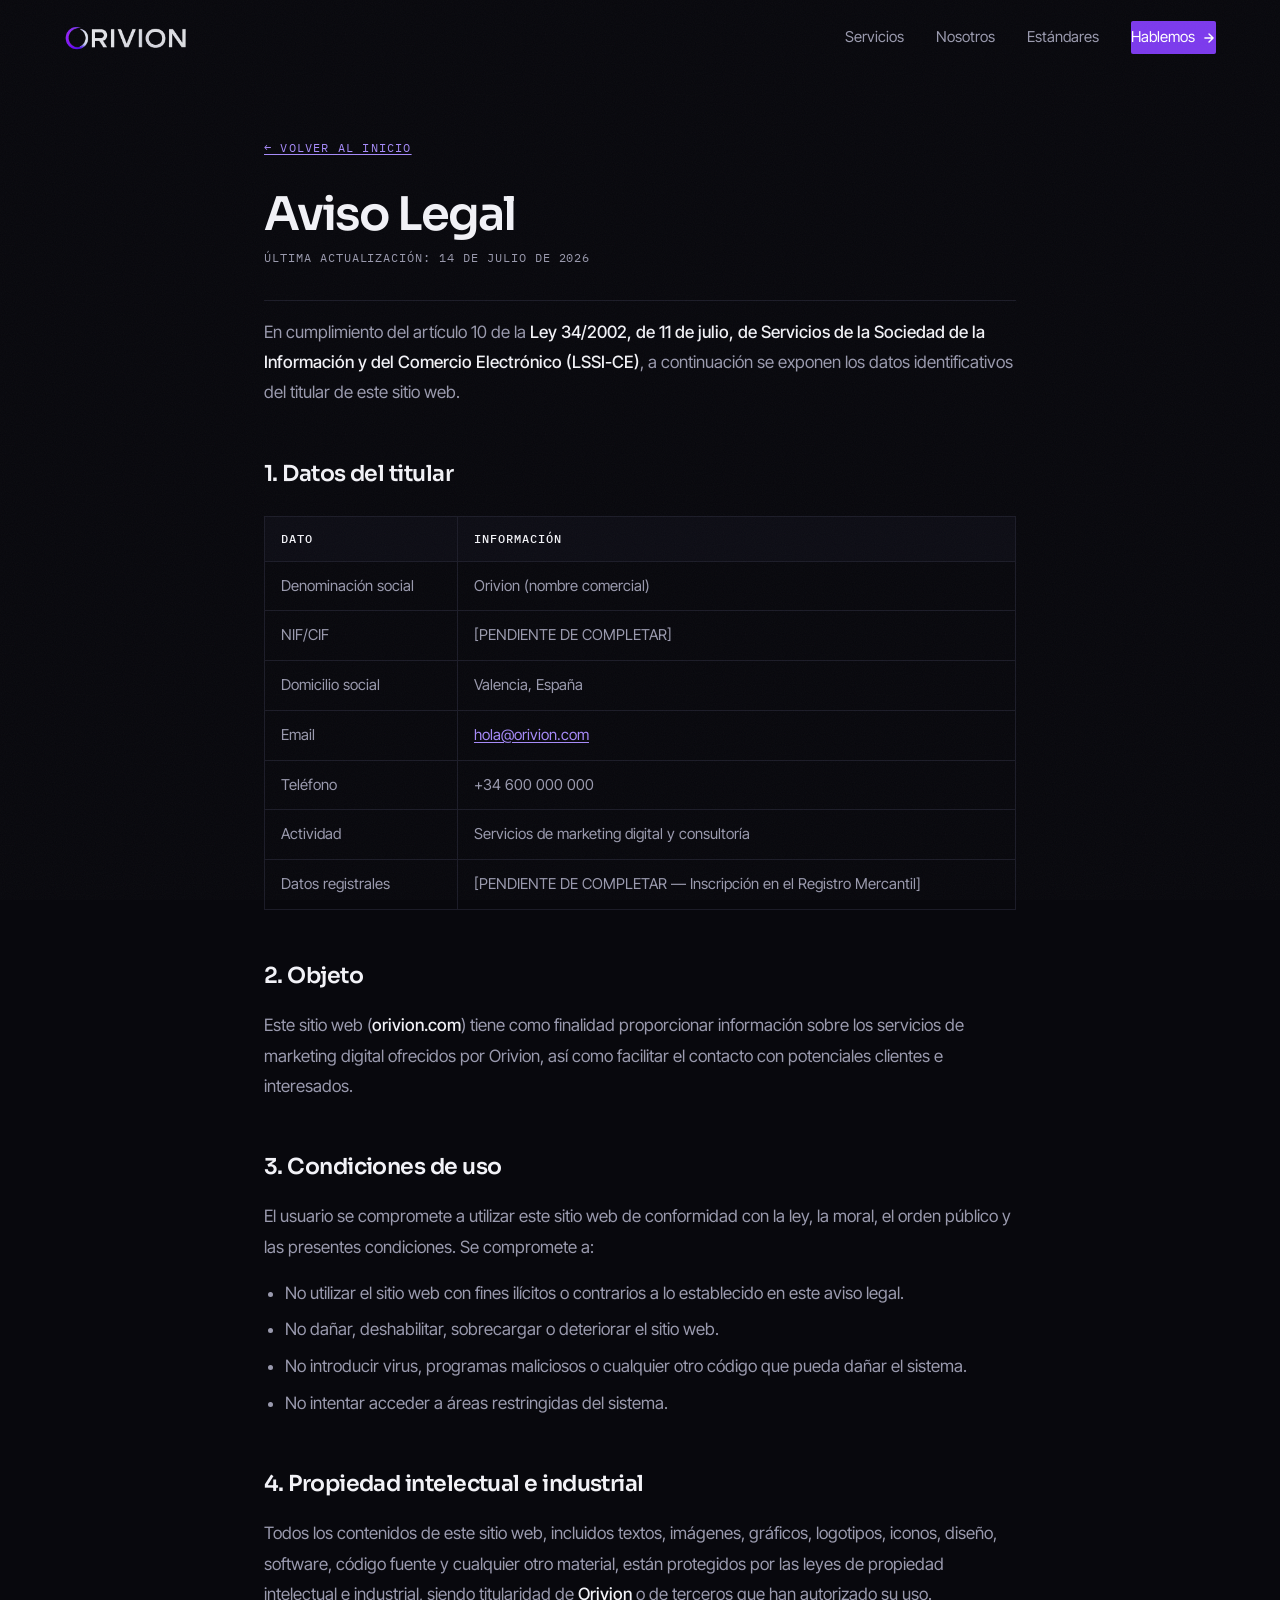
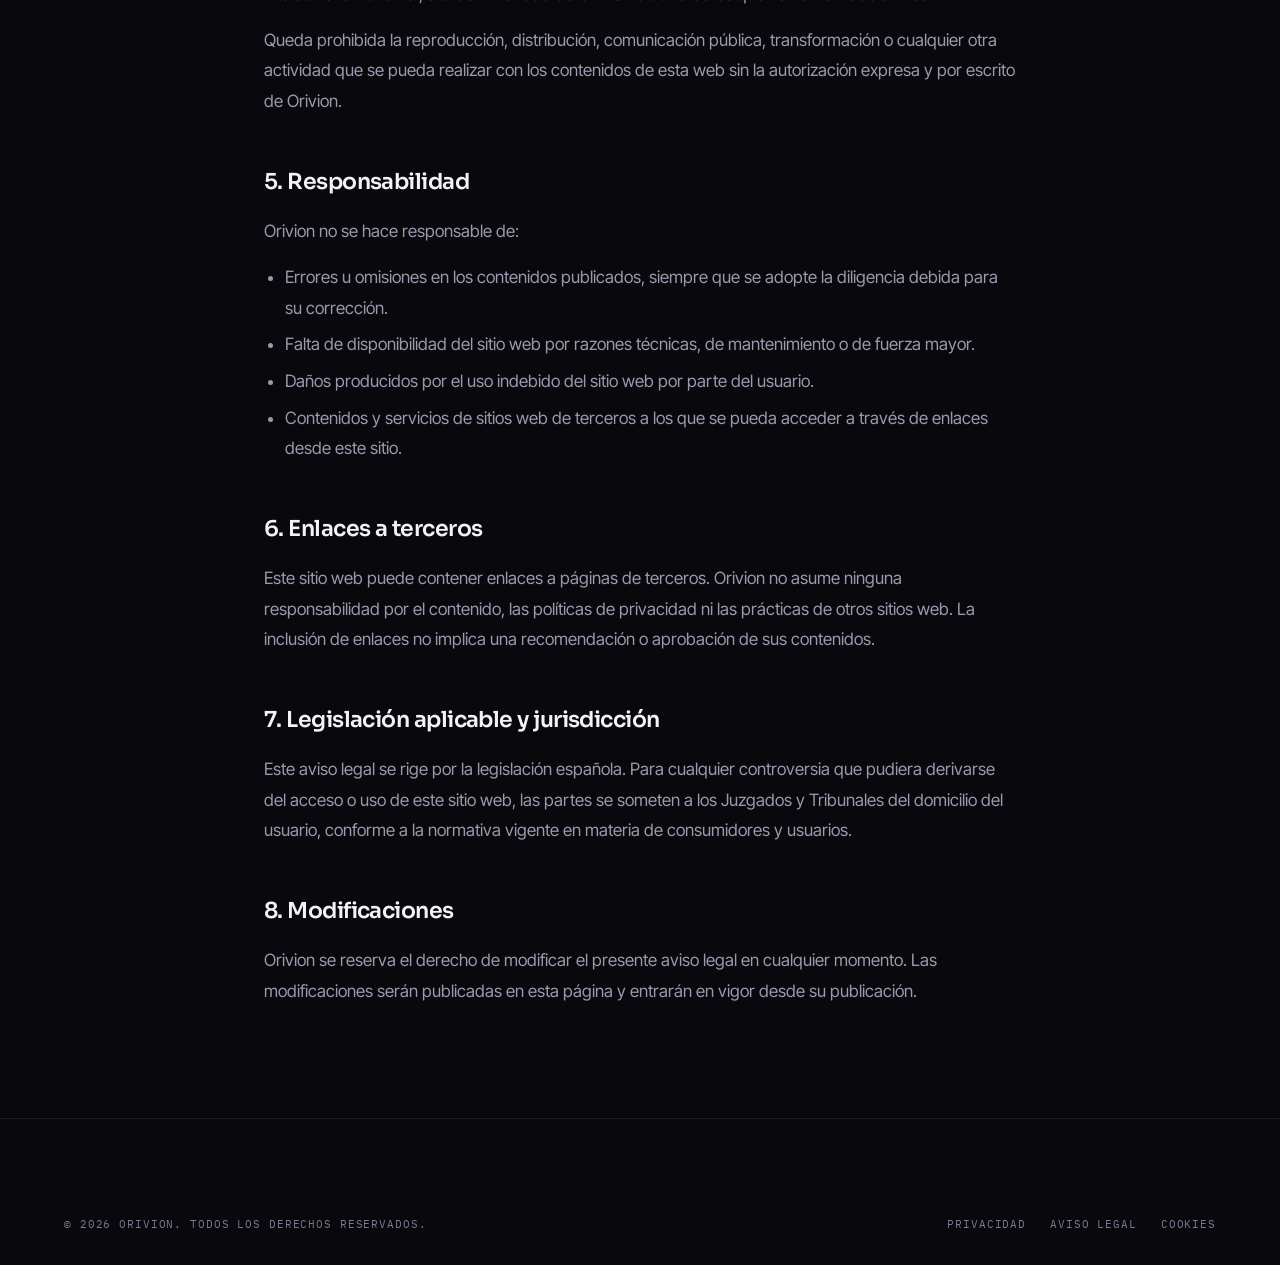
==== commit 096a89da: "fix: quitar la reticula decorativa, cambiar de tipografia y no animar layout Repaso de calidad sobre" ====
--- a/aviso-legal.html
+++ b/aviso-legal.html
@@ -12,7 +12,7 @@
 
   <link rel="preconnect" href="https://fonts.googleapis.com">
   <link rel="preconnect" href="https://fonts.gstatic.com" crossorigin>
-  <link href="https://fonts.googleapis.com/css2?family=IBM+Plex+Mono:wght@400;500&family=Inter+Tight:wght@400;500&family=Space+Grotesk:wght@500;600;700&display=swap" rel="stylesheet">
+  <link href="https://fonts.googleapis.com/css2?family=IBM+Plex+Mono:wght@400;500&family=Inter+Tight:wght@400;500&family=Sora:wght@500;600;700&display=swap" rel="stylesheet">
   <link rel="stylesheet" href="styles.css">
   <!-- Marca que el JS ha arrancado. Sin esto el contenido no se oculta nunca. -->
   <script>document.documentElement.classList.add('js');</script>
--- a/styles.css
+++ b/styles.css
@@ -6,7 +6,8 @@
    1. El degradado vive SOLO en el logo. En ningún otro sitio.
    2. Cero glassmorphism, cero orbes, cero glow, cero blur decorativo.
    3. El violeta es una señal (1px, un punto, un relleno), no un lavado.
-   4. Esquinas casi rectas y retícula de 1px: instrumento, no burbuja.
+   4. Esquinas casi rectas y filetes de 1px que separan contenido real,
+      nunca retículas decorativas de fondo.
    5. Etiquetas y cifras en monoespaciada. Es lo que da el tono técnico.
    ============================================ */
 
@@ -36,7 +37,7 @@
   --text-muted:     #7A7A92;   /* alias usado en páginas legales */
 
   /* --- Tipografía --- */
-  --font-display: 'Space Grotesk', 'Inter Tight', -apple-system, sans-serif;
+  --font-display: 'Sora', 'Inter Tight', -apple-system, sans-serif;
   --font-body: 'Inter Tight', -apple-system, BlinkMacSystemFont, 'Segoe UI', sans-serif;
   --font-mono: 'IBM Plex Mono', ui-monospace, 'SF Mono', Menlo, monospace;
 
@@ -188,7 +189,7 @@
 
 .section-label.mx-auto { display: flex; width: fit-content; }
 
-/* Titulares: Space Grotesk, tracking cerrado */
+/* Titulares: Sora, tracking cerrado */
 .section-title {
   font-family: var(--font-display);
   font-size: clamp(2.1rem, 4.6vw, 3.5rem);
@@ -286,17 +287,21 @@
   position: absolute;
   left: 0;
   bottom: 0;
-  width: 0;
+  width: 100%;
   height: 1.5px;
   background: var(--violet);
-  transition: width var(--transition-base);
+  /* Se escala en lugar de crecer de ancho: así el subrayado no provoca
+     recálculo de posiciones en cada fotograma. */
+  transform: scaleX(0);
+  transform-origin: left;
+  transition: transform var(--transition-base);
 }
 
 .navbar-links > a:hover,
 .navbar-links > a.current { color: var(--text-primary); }
 
 .navbar-links > a:hover::after,
-.navbar-links > a.current::after { width: 100%; }
+.navbar-links > a.current::after { transform: scaleX(1); }
 
 .navbar-cta {
   display: inline-flex !important;
@@ -344,21 +349,11 @@
   overflow: hidden;
 }
 
-/* Retícula de 1px. Nada de resplandores: esto es un plano, no una nebulosa. */
-.hero::before {
-  content: '';
-  position: absolute;
-  inset: 0;
-  pointer-events: none;
-  background-image:
-    linear-gradient(to right, var(--line) 1px, transparent 1px),
-    linear-gradient(to bottom, var(--line) 1px, transparent 1px);
-  background-size: 72px 72px;
-  opacity: 0.55;
-  mask-image: radial-gradient(120% 90% at 12% 0%, #000 0%, transparent 72%);
-  -webkit-mask-image: radial-gradient(120% 90% at 12% 0%, #000 0%, transparent 72%);
-}
-
+/* Aquí había una retícula de líneas de 1px de fondo. Fuera: el campo de
+   líneas tenue detrás del hero es otro tic de plantilla generada, igual que
+   el degradado morado. La estructura la dan las reglas reales de la página
+   (la tabla de servicios, el panel, los filetes entre secciones), que sí
+   separan contenido en lugar de hacer de papel pintado. */
 .hero .container { position: relative; }
 
 .hero-layout {
@@ -606,14 +601,16 @@
   position: absolute;
   left: 0;
   top: 0;
-  width: 0;
+  width: 100%;
   height: 2px;
   background: var(--violet);
-  transition: width var(--transition-base);
+  transform: scaleX(0);
+  transform-origin: left;
+  transition: transform var(--transition-base);
 }
 
 .service-card:hover { background: var(--surface); }
-.service-card:hover::after { width: 100%; }
+.service-card:hover::after { transform: scaleX(1); }
 
 .service-icon {
   width: 28px;
@@ -986,17 +983,28 @@
 
 .testimonial-dots { display: flex; gap: 0.45rem; }
 
+/* El punto ocupa siempre 22 px y lo que se estira es la barra de dentro.
+   Así al pasar de punto a barra no se mueven los hermanos de al lado. */
 .testimonial-dot {
-  width: 6px;
+  width: 22px;
   height: 6px;
+  cursor: pointer;
+  display: block;
+}
+
+.testimonial-dot::before {
+  content: '';
+  display: block;
+  width: 100%;
+  height: 100%;
   background: var(--line-strong);
-  cursor: pointer;
-  transition: background var(--transition-fast), width var(--transition-base);
-}
-
-.testimonial-dot.active {
+  transform: scaleX(0.273);
+  transition: transform var(--transition-base), background var(--transition-fast);
+}
+
+.testimonial-dot.active::before {
   background: var(--violet);
-  width: 22px;
+  transform: scaleX(1);
 }
 
 /* ============================================
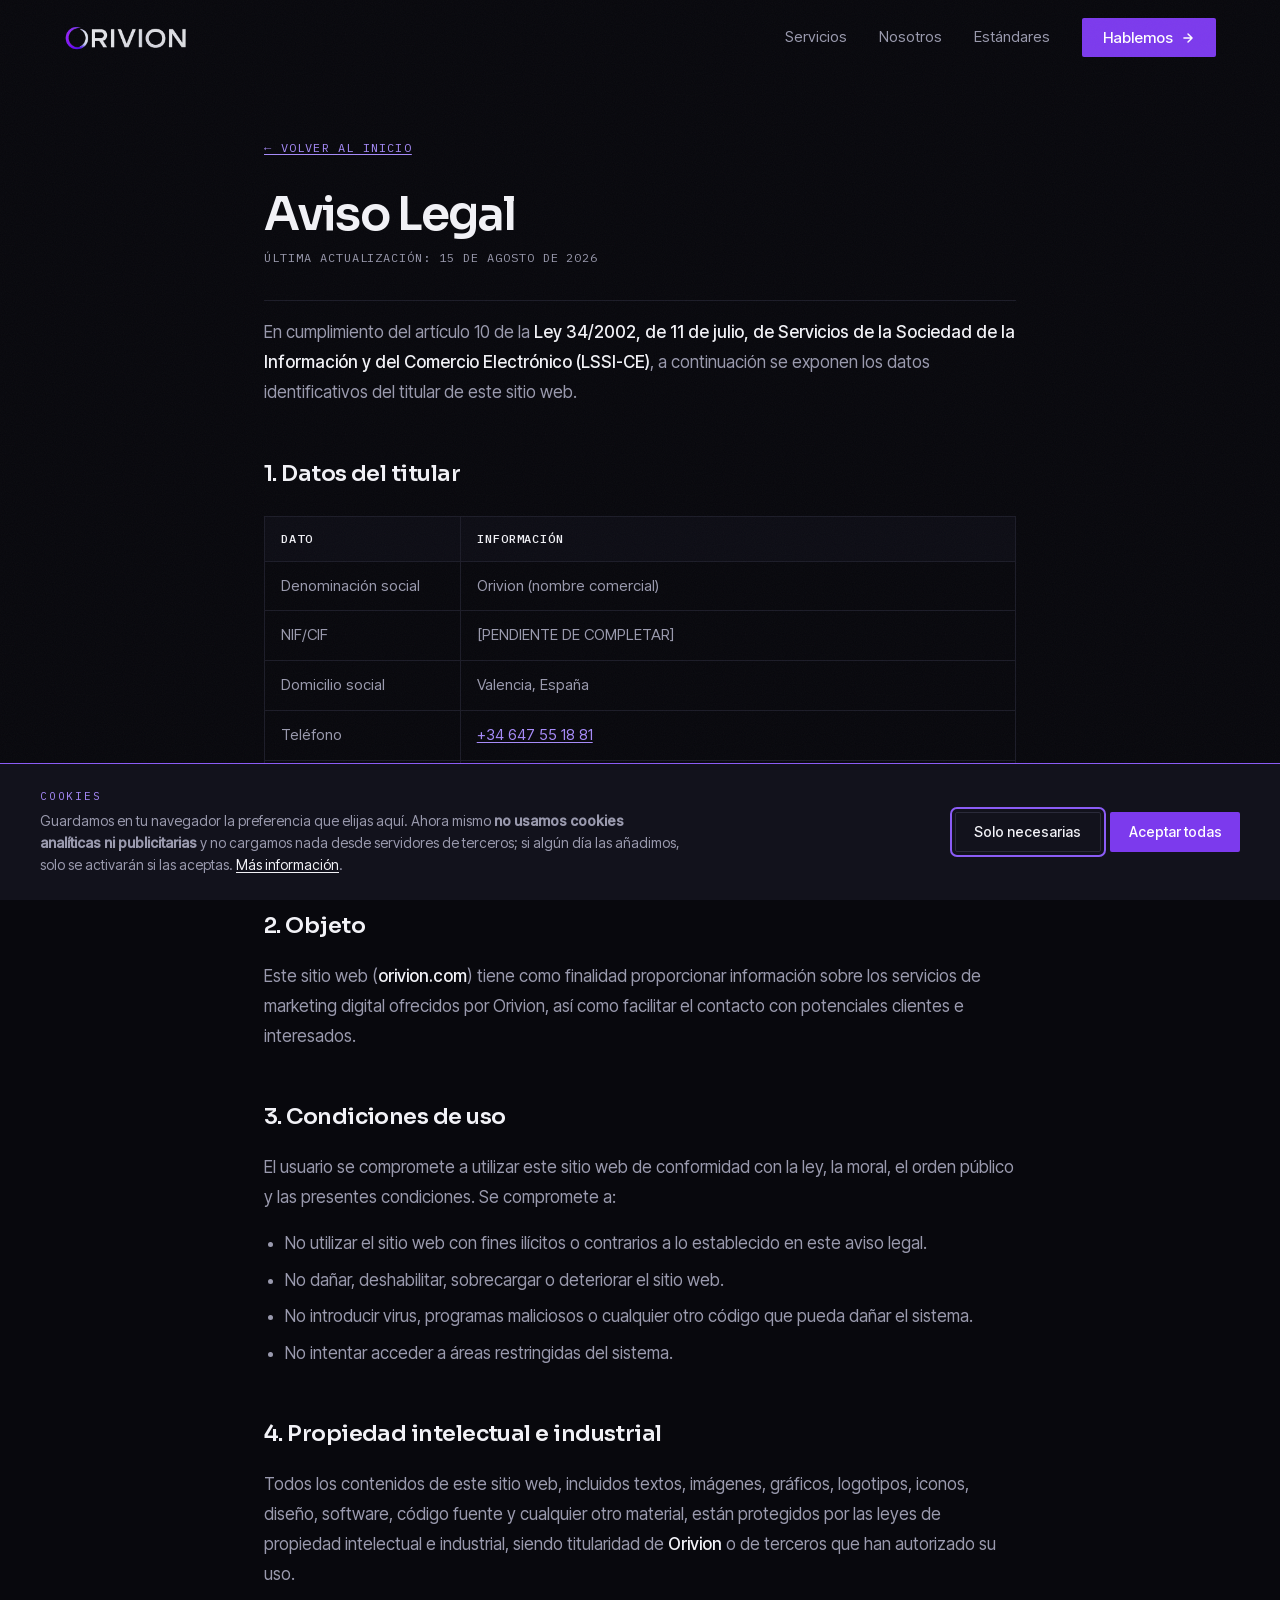
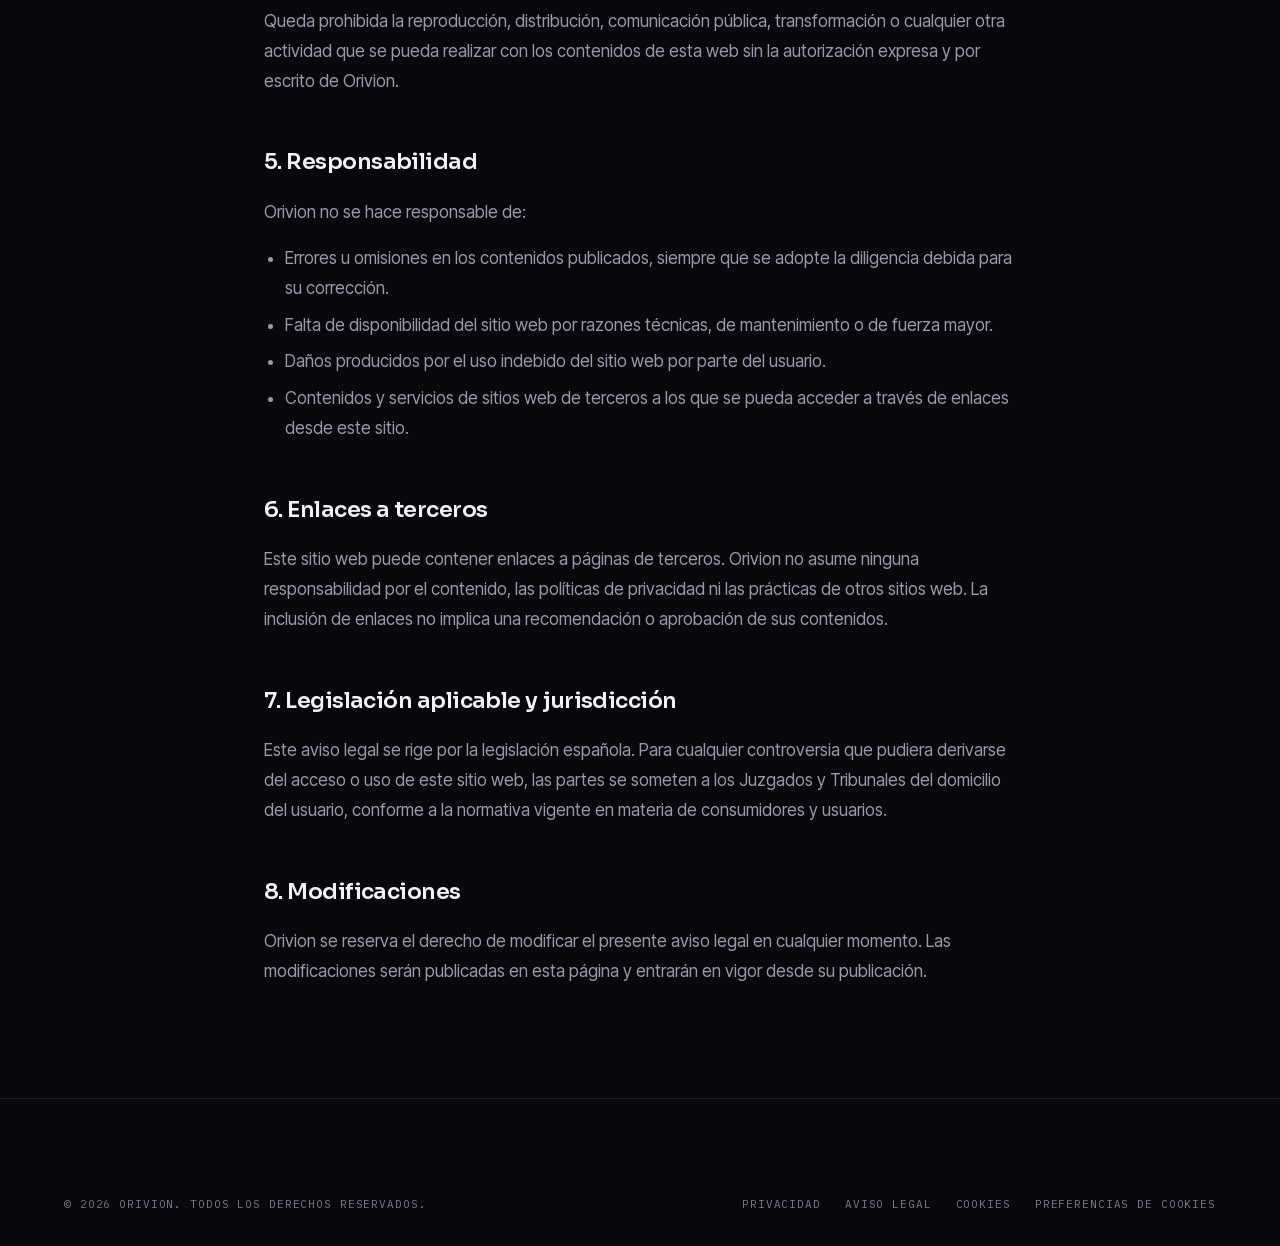
==== commit 515d5fbe: "fix: datos de contacto reales y correcciones de RGPD y LSSI Contacto - Telefono +34 647 55 18 81 en " ====
--- a/aviso-legal.html
+++ b/aviso-legal.html
@@ -10,9 +10,11 @@
   <link rel="icon" type="image/png" href="img/favicon.png">
   <link rel="apple-touch-icon" href="img/apple-touch-icon.png">
 
-  <link rel="preconnect" href="https://fonts.googleapis.com">
-  <link rel="preconnect" href="https://fonts.gstatic.com" crossorigin>
-  <link href="https://fonts.googleapis.com/css2?family=IBM+Plex+Mono:wght@400;500&family=Inter+Tight:wght@400;500&family=Sora:wght@500;600;700&display=swap" rel="stylesheet">
+  <!-- Fuentes autoalojadas: cargarlas desde Google enviaria la IP del
+       visitante a un tercero antes de que haya consentido nada. -->
+  <link rel="preload" href="fonts/inter-tight-latin.woff2" as="font" type="font/woff2" crossorigin>
+  <link rel="preload" href="fonts/sora-latin.woff2" as="font" type="font/woff2" crossorigin>
+  <link rel="stylesheet" href="fonts.css">
   <link rel="stylesheet" href="styles.css">
   <!-- Marca que el JS ha arrancado. Sin esto el contenido no se oculta nunca. -->
   <script>document.documentElement.classList.add('js');</script>
@@ -48,7 +50,7 @@
       <a href="index.html" class="legal-back">← Volver al inicio</a>
 
       <h1>Aviso Legal</h1>
-      <p class="legal-updated">Última actualización: 14 de julio de 2026</p>
+      <p class="legal-updated">Última actualización: 15 de agosto de 2026</p>
 
       <p>En cumplimiento del artículo 10 de la <strong>Ley 34/2002, de 11 de julio, de Servicios de la Sociedad de la Información y del Comercio Electrónico (LSSI-CE)</strong>, a continuación se exponen los datos identificativos del titular de este sitio web.</p>
 
@@ -58,8 +60,17 @@
         <tr><td>Denominación social</td><td>Orivion (nombre comercial)</td></tr>
         <tr><td>NIF/CIF</td><td>[PENDIENTE DE COMPLETAR]</td></tr>
         <tr><td>Domicilio social</td><td>Valencia, España</td></tr>
-        <tr><td>Email</td><td><a href="mailto:hola@orivion.com">hola@orivion.com</a></td></tr>
-        <tr><td>Teléfono</td><td>+34 600 000 000</td></tr>
+        <tr><td>Teléfono</td><td><a href="tel:+34647551881">+34 647 55 18 81</a></td></tr>
+        <!-- ⚠️ FALTA EL CORREO ELECTRÓNICO Y ES OBLIGATORIO.
+             El art. 10.1.a de la LSSI-CE exige publicar "su dirección de correo
+             electrónico y cualquier otro dato que permita establecer con él una
+             comunicación directa y efectiva". El teléfono es un dato adicional,
+             no un sustituto: mientras no haya un correo publicado aquí, esta
+             página no cumple la LSSI. En cuanto exista el buzón, añadir:
+             <tr><td>Email</td><td><a href="mailto:...">...</a></td></tr>
+             y también en el pie de index.html y en el apartado 1 de
+             privacidad.html. -->
+
         <tr><td>Actividad</td><td>Servicios de marketing digital y consultoría</td></tr>
         <tr><td>Datos registrales</td><td>[PENDIENTE DE COMPLETAR — Inscripción en el Registro Mercantil]</td></tr>
       </table>
@@ -110,11 +121,26 @@
           <a href="privacidad.html">Privacidad</a>
           <a href="aviso-legal.html">Aviso Legal</a>
           <a href="cookies.html">Cookies</a>
+          <a href="cookies.html" data-cookie-settings>Preferencias de cookies</a>
         </div>
       </div>
     </div>
   </footer>
 
+  <!-- ======== BANNER DE COOKIES ======== -->
+  <div class="cookie-banner" id="cookie-banner" role="region" aria-label="Aviso de cookies">
+    <div class="cookie-banner-content">
+      <div class="cookie-banner-text">
+        <p>Cookies</p>
+        <p>Guardamos en tu navegador la preferencia que elijas aquí. Ahora mismo <strong>no usamos cookies analíticas ni publicitarias</strong> y no cargamos nada desde servidores de terceros; si algún día las añadimos, solo se activarán si las aceptas. <a href="cookies.html">Más información</a>.</p>
+      </div>
+      <div class="cookie-banner-actions">
+        <button class="cookie-btn-reject" id="cookie-reject">Solo necesarias</button>
+        <button class="cookie-btn-accept" id="cookie-accept">Aceptar todas</button>
+      </div>
+    </div>
+  </div>
+
   <script src="script.js"></script>
 </body>
 </html>
--- a/fonts.css
+++ b/fonts.css
@@ -0,0 +1,80 @@
+/* ============================================
+   Fuentes autoalojadas.
+   Se sirven desde nuestro dominio a proposito: cargarlas desde
+   fonts.googleapis.com envia la IP del visitante a Google antes de que
+   haya dado ningun consentimiento, y eso no tiene base legal bajo el
+   RGPD. Solo se incluyen los subconjuntos latin y latin-ext.
+   Sora e Inter Tight son variables: un archivo cubre todos sus pesos.
+   ============================================ */
+
+@font-face {
+  font-family: 'IBM Plex Mono';
+  font-style: normal;
+  font-weight: 400;
+  font-display: swap;
+  src: url('fonts/ibm-plex-mono-400-latin-ext.woff2') format('woff2');
+  unicode-range: U+0100-02BA, U+02BD-02C5, U+02C7-02CC, U+02CE-02D7, U+02DD-02FF, U+0304, U+0308, U+0329, U+1D00-1DBF, U+1E00-1E9F, U+1EF2-1EFF, U+2020, U+20A0-20AB, U+20AD-20C0, U+2113, U+2C60-2C7F, U+A720-A7FF;
+}
+
+@font-face {
+  font-family: 'IBM Plex Mono';
+  font-style: normal;
+  font-weight: 400;
+  font-display: swap;
+  src: url('fonts/ibm-plex-mono-400-latin.woff2') format('woff2');
+  unicode-range: U+0000-00FF, U+0131, U+0152-0153, U+02BB-02BC, U+02C6, U+02DA, U+02DC, U+0304, U+0308, U+0329, U+2000-206F, U+20AC, U+2122, U+2191, U+2193, U+2212, U+2215, U+FEFF, U+FFFD;
+}
+
+@font-face {
+  font-family: 'IBM Plex Mono';
+  font-style: normal;
+  font-weight: 500;
+  font-display: swap;
+  src: url('fonts/ibm-plex-mono-500-latin-ext.woff2') format('woff2');
+  unicode-range: U+0100-02BA, U+02BD-02C5, U+02C7-02CC, U+02CE-02D7, U+02DD-02FF, U+0304, U+0308, U+0329, U+1D00-1DBF, U+1E00-1E9F, U+1EF2-1EFF, U+2020, U+20A0-20AB, U+20AD-20C0, U+2113, U+2C60-2C7F, U+A720-A7FF;
+}
+
+@font-face {
+  font-family: 'IBM Plex Mono';
+  font-style: normal;
+  font-weight: 500;
+  font-display: swap;
+  src: url('fonts/ibm-plex-mono-500-latin.woff2') format('woff2');
+  unicode-range: U+0000-00FF, U+0131, U+0152-0153, U+02BB-02BC, U+02C6, U+02DA, U+02DC, U+0304, U+0308, U+0329, U+2000-206F, U+20AC, U+2122, U+2191, U+2193, U+2212, U+2215, U+FEFF, U+FFFD;
+}
+
+@font-face {
+  font-family: 'Inter Tight';
+  font-style: normal;
+  font-weight: 400 500;
+  font-display: swap;
+  src: url('fonts/inter-tight-latin-ext.woff2') format('woff2');
+  unicode-range: U+0100-02BA, U+02BD-02C5, U+02C7-02CC, U+02CE-02D7, U+02DD-02FF, U+0304, U+0308, U+0329, U+1D00-1DBF, U+1E00-1E9F, U+1EF2-1EFF, U+2020, U+20A0-20AB, U+20AD-20C0, U+2113, U+2C60-2C7F, U+A720-A7FF;
+}
+
+@font-face {
+  font-family: 'Inter Tight';
+  font-style: normal;
+  font-weight: 400 500;
+  font-display: swap;
+  src: url('fonts/inter-tight-latin.woff2') format('woff2');
+  unicode-range: U+0000-00FF, U+0131, U+0152-0153, U+02BB-02BC, U+02C6, U+02DA, U+02DC, U+0304, U+0308, U+0329, U+2000-206F, U+20AC, U+2122, U+2191, U+2193, U+2212, U+2215, U+FEFF, U+FFFD;
+}
+
+@font-face {
+  font-family: 'Sora';
+  font-style: normal;
+  font-weight: 500 700;
+  font-display: swap;
+  src: url('fonts/sora-latin-ext.woff2') format('woff2');
+  unicode-range: U+0100-02BA, U+02BD-02C5, U+02C7-02CC, U+02CE-02D7, U+02DD-02FF, U+0304, U+0308, U+0329, U+1D00-1DBF, U+1E00-1E9F, U+1EF2-1EFF, U+2020, U+20A0-20AB, U+20AD-20C0, U+2113, U+2C60-2C7F, U+A720-A7FF;
+}
+
+@font-face {
+  font-family: 'Sora';
+  font-style: normal;
+  font-weight: 500 700;
+  font-display: swap;
+  src: url('fonts/sora-latin.woff2') format('woff2');
+  unicode-range: U+0000-00FF, U+0131, U+0152-0153, U+02BB-02BC, U+02C6, U+02DA, U+02DC, U+0304, U+0308, U+0329, U+2000-206F, U+20AC, U+2122, U+2191, U+2193, U+2212, U+2215, U+FEFF, U+FFFD;
+}
--- a/styles.css
+++ b/styles.css
@@ -303,21 +303,30 @@
 .navbar-links > a:hover::after,
 .navbar-links > a.current::after { transform: scaleX(1); }
 
-.navbar-cta {
-  display: inline-flex !important;
+/* Se cualifica con `.navbar-links > a` a propósito: esa regla tiene más
+   especificidad que una clase sola, así que antes le ganaba al botón y lo
+   dejaba con `padding: 4px 0` (el violeta pegado al texto) y con el peso de
+   un enlace normal. Con la especificidad bien puesta no hace falta ningún
+   !important. */
+.navbar-links > a.navbar-cta {
+  display: inline-flex;
   align-items: center;
-  gap: 0.45rem;
-  padding: 0.6rem 1.15rem;
+  gap: 0.5rem;
+  padding: 0.72rem 1.3rem;
   background: var(--violet-deep);
-  color: #fff !important;
+  color: #fff;
+  font-size: 0.9375rem;
   font-weight: 500;
-  font-size: 0.9rem;
+  line-height: 1;
   border-radius: var(--radius-sm);
   transition: background var(--transition-fast);
 }
 
-.navbar-cta::after { display: none; }
-.navbar-cta:hover { background: var(--violet-dark); }
+/* El subrayado de los enlaces no pinta nada sobre un botón relleno */
+.navbar-links > a.navbar-cta::after { display: none; }
+
+.navbar-links > a.navbar-cta:hover { background: var(--violet-dark); }
+
 .navbar-cta svg { transition: transform var(--transition-base); }
 .navbar-cta:hover svg { transform: translateX(3px); }
 
@@ -1102,6 +1111,95 @@
   font-family: var(--font-mono);
   letter-spacing: 0.08em;
   text-transform: uppercase;
+}
+
+/* --- Consentimiento e información básica --- */
+.form-consent {
+  display: flex;
+  align-items: flex-start;
+  gap: 0.7rem;
+  font-size: 0.9375rem;
+  line-height: 1.5;
+  color: var(--text-secondary);
+  cursor: pointer;
+}
+
+.form-consent input {
+  appearance: none;
+  -webkit-appearance: none;
+  flex-shrink: 0;
+  width: 18px;
+  height: 18px;
+  margin-top: 2px;
+  border: 1px solid var(--line-strong);
+  border-radius: var(--radius-sm);
+  background: var(--bg);
+  cursor: pointer;
+  transition: border-color var(--transition-fast), background var(--transition-fast);
+}
+
+.form-consent input:hover { border-color: var(--violet); }
+
+.form-consent input:checked {
+  background: var(--violet-deep);
+  border-color: var(--violet-deep);
+  background-image: url("data:image/svg+xml,%3Csvg xmlns='http://www.w3.org/2000/svg' viewBox='0 0 24 24' fill='none' stroke='%23fff' stroke-width='3.4' stroke-linecap='round' stroke-linejoin='round'%3E%3Cpath d='M5 13l4.5 4.5L19 7'/%3E%3C/svg%3E");
+  background-size: 13px;
+  background-repeat: no-repeat;
+  background-position: center;
+}
+
+.form-consent a {
+  color: var(--text-primary);
+  text-decoration: underline;
+  text-underline-offset: 2px;
+}
+
+.form-consent a:hover { color: var(--violet-bright); }
+
+.form-info {
+  border: 1px solid var(--line);
+  border-radius: var(--radius-sm);
+  padding: 0.7rem 1rem;
+}
+
+.form-info summary {
+  font-family: var(--font-mono);
+  font-size: 0.6875rem;
+  letter-spacing: 0.1em;
+  text-transform: uppercase;
+  color: var(--text-tertiary);
+  cursor: pointer;
+}
+
+.form-info summary:hover { color: var(--violet-bright); }
+
+.form-info dl {
+  display: grid;
+  grid-template-columns: minmax(6rem, auto) 1fr;
+  gap: 0.45rem 1rem;
+  margin-top: var(--space-md);
+  padding-top: var(--space-md);
+  border-top: 1px solid var(--line);
+  font-size: 0.8125rem;
+  line-height: 1.55;
+}
+
+.form-info dt {
+  font-family: var(--font-mono);
+  font-size: 0.6875rem;
+  letter-spacing: 0.08em;
+  text-transform: uppercase;
+  color: var(--violet-bright);
+  padding-top: 0.15rem;
+}
+
+.form-info dd { color: var(--text-secondary); }
+
+.form-info a {
+  color: var(--text-primary);
+  text-decoration: underline;
+  text-underline-offset: 2px;
 }
 
 .form-footer {
@@ -1525,10 +1623,11 @@
 
   .navbar-links > a::after { display: none; }
 
-  .navbar-cta {
+  .navbar-links > a.navbar-cta {
     justify-content: center;
+    padding: 0.95rem 1.3rem;
     margin-top: var(--space-lg);
-    border-bottom: none !important;
+    border-bottom: none;
   }
 
   .hero { padding-top: calc(var(--navbar-height) + 2.5rem); }
@@ -1547,6 +1646,9 @@
   .testimonial-card { flex: 0 0 100%; }
 
   .form-row { grid-template-columns: 1fr; }
+
+  .form-info dl { grid-template-columns: 1fr; gap: 0.15rem; }
+  .form-info dd { margin-bottom: 0.6rem; }
 
   .form-footer { flex-direction: column; align-items: stretch; }
   .form-footer .btn-primary { justify-content: center; }
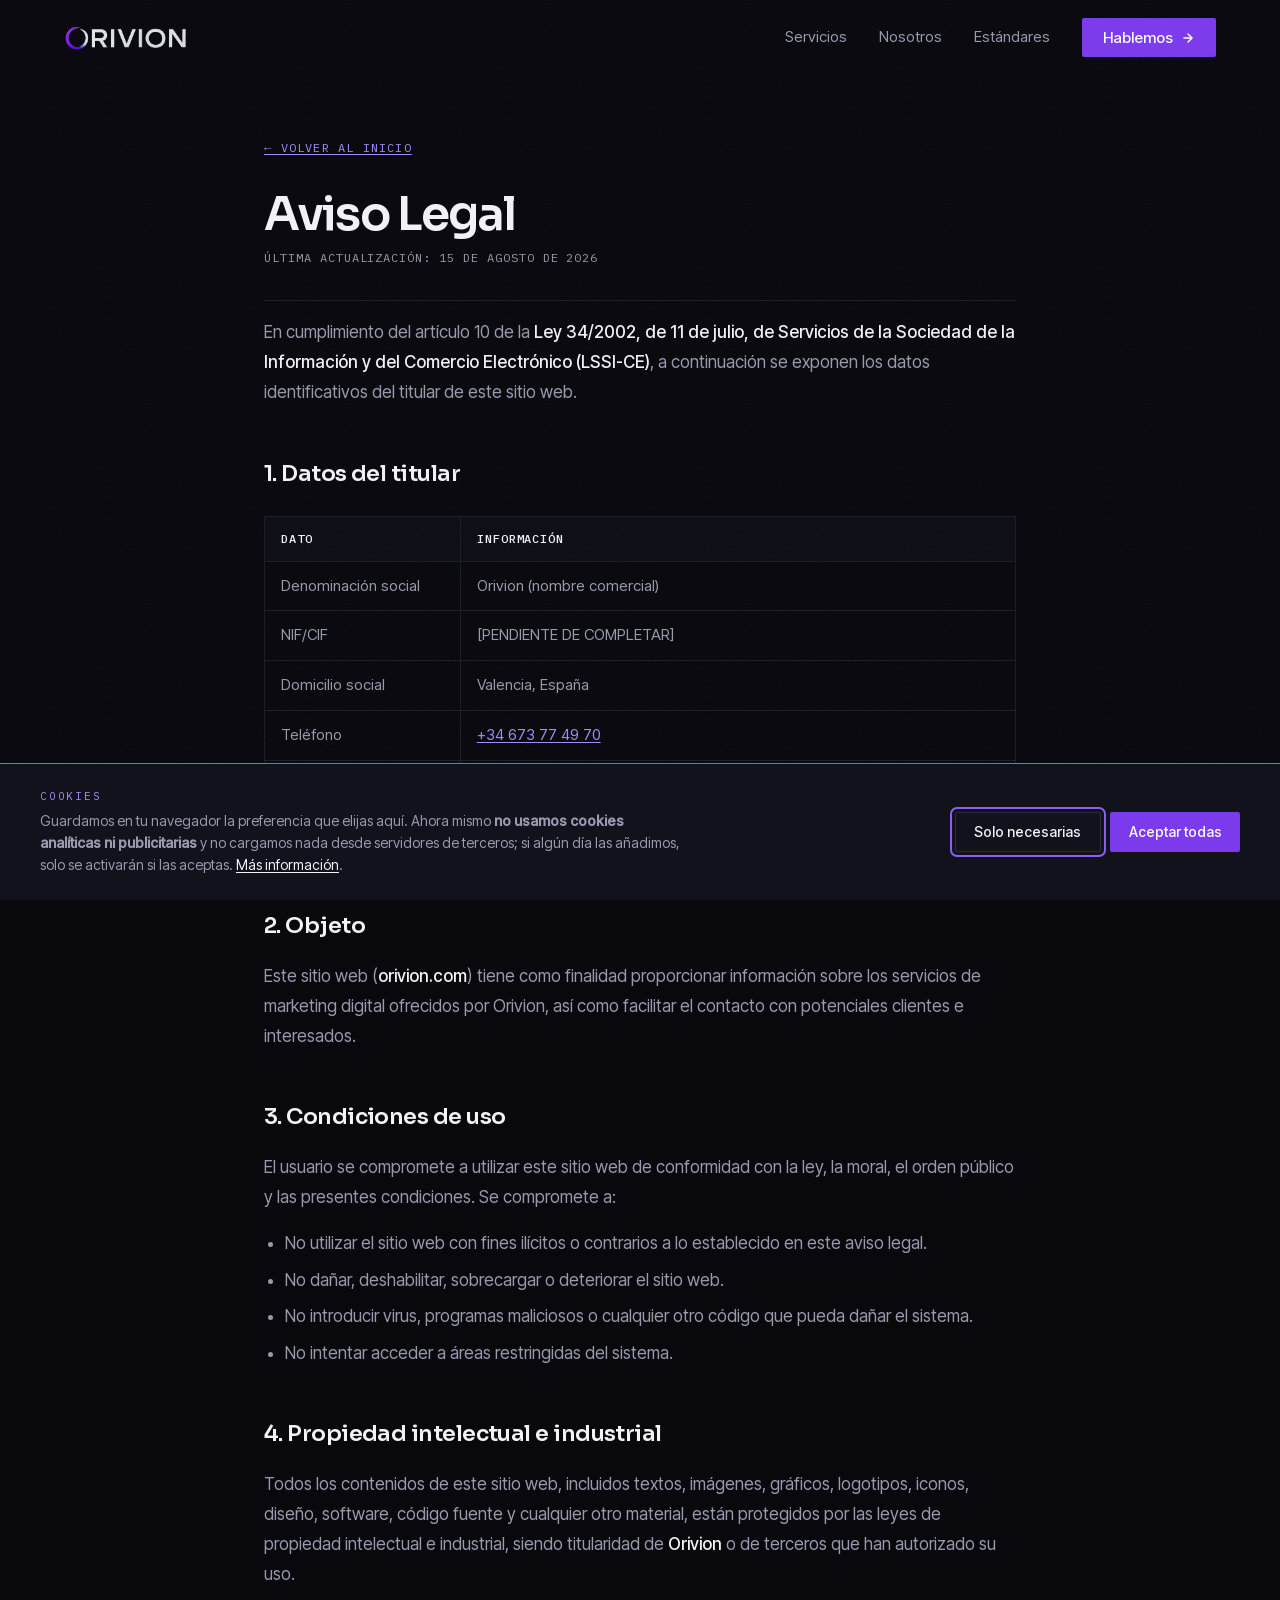
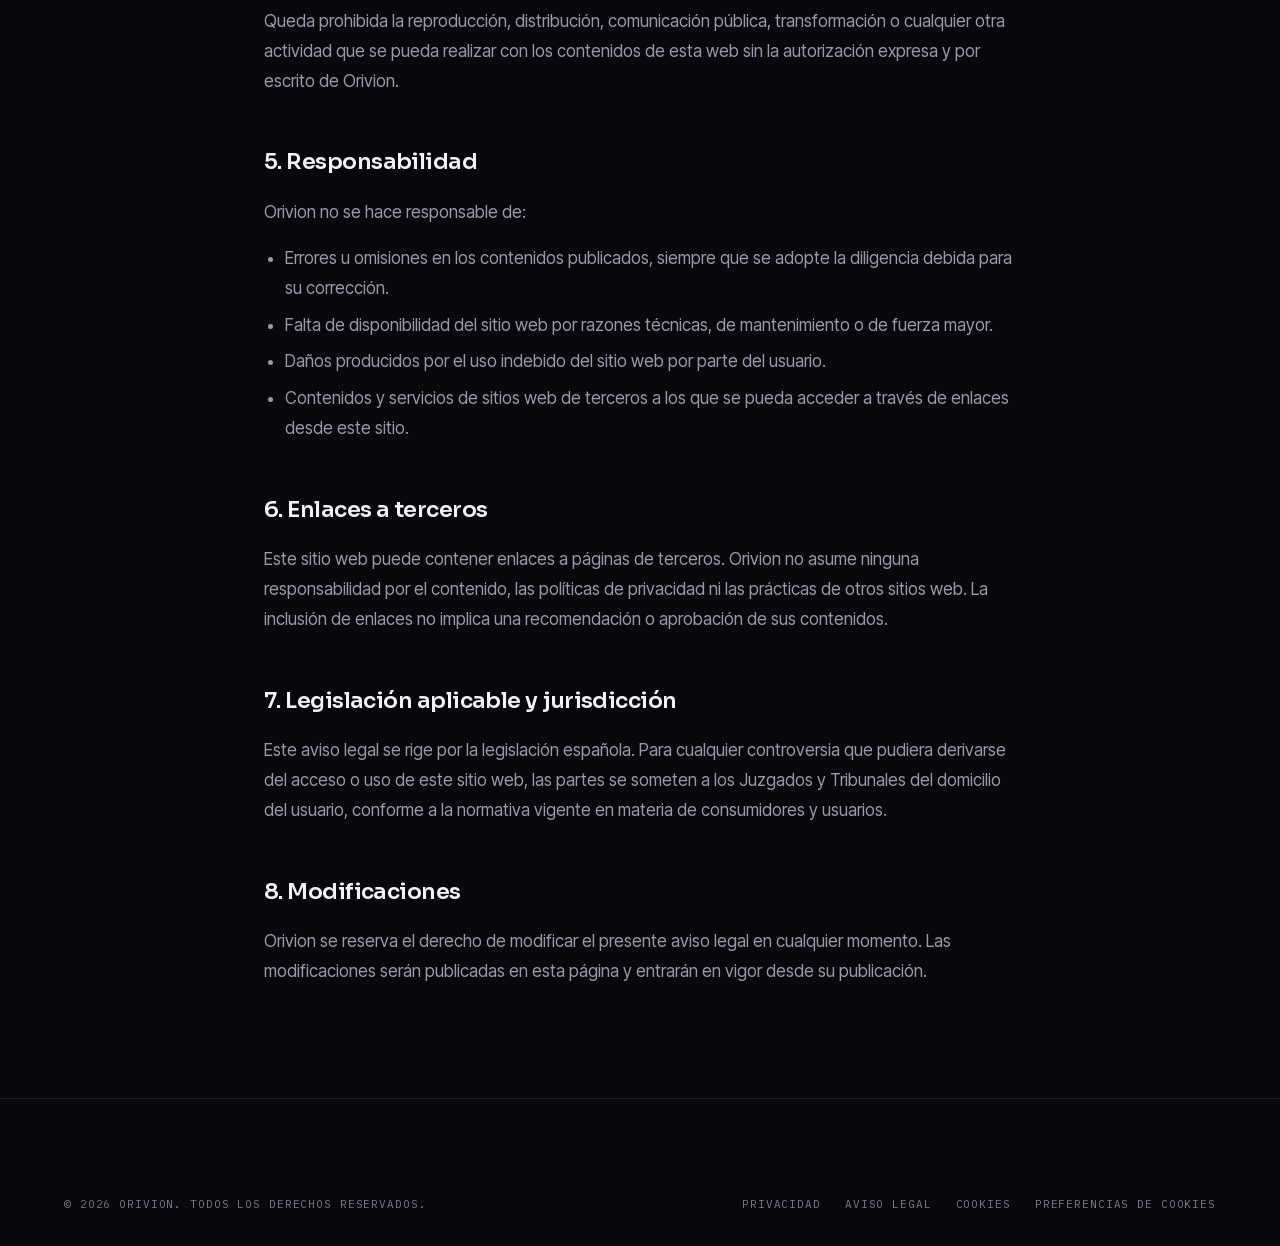
==== commit cf453542: "fix: actualizar el telefono de contacto Se sustituye el +34 647 55 18 81 por el +34 673 77 49 70 en " ====
--- a/aviso-legal.html
+++ b/aviso-legal.html
@@ -60,7 +60,7 @@
         <tr><td>Denominación social</td><td>Orivion (nombre comercial)</td></tr>
         <tr><td>NIF/CIF</td><td>[PENDIENTE DE COMPLETAR]</td></tr>
         <tr><td>Domicilio social</td><td>Valencia, España</td></tr>
-        <tr><td>Teléfono</td><td><a href="tel:+34647551881">+34 647 55 18 81</a></td></tr>
+        <tr><td>Teléfono</td><td><a href="tel:+34673774970">+34 673 77 49 70</a></td></tr>
         <!-- ⚠️ FALTA EL CORREO ELECTRÓNICO Y ES OBLIGATORIO.
              El art. 10.1.a de la LSSI-CE exige publicar "su dirección de correo
              electrónico y cualquier otro dato que permita establecer con él una
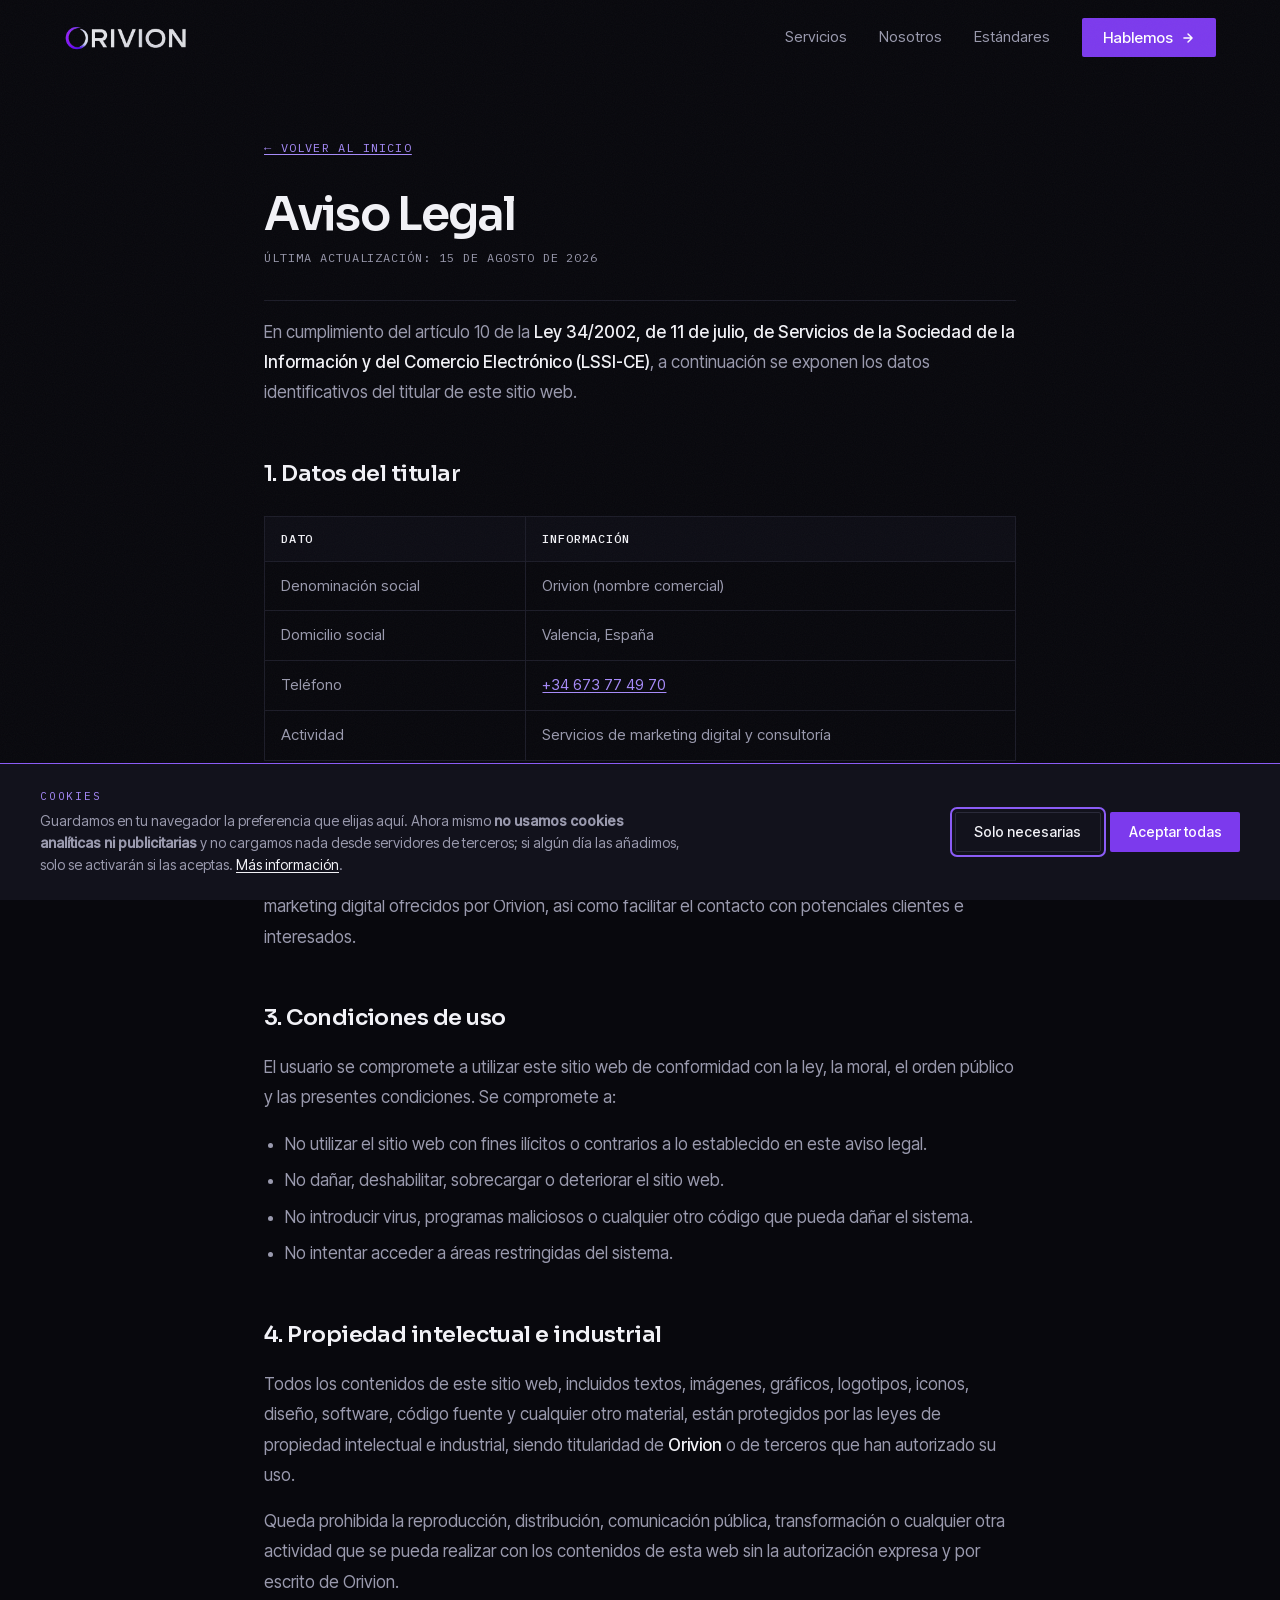
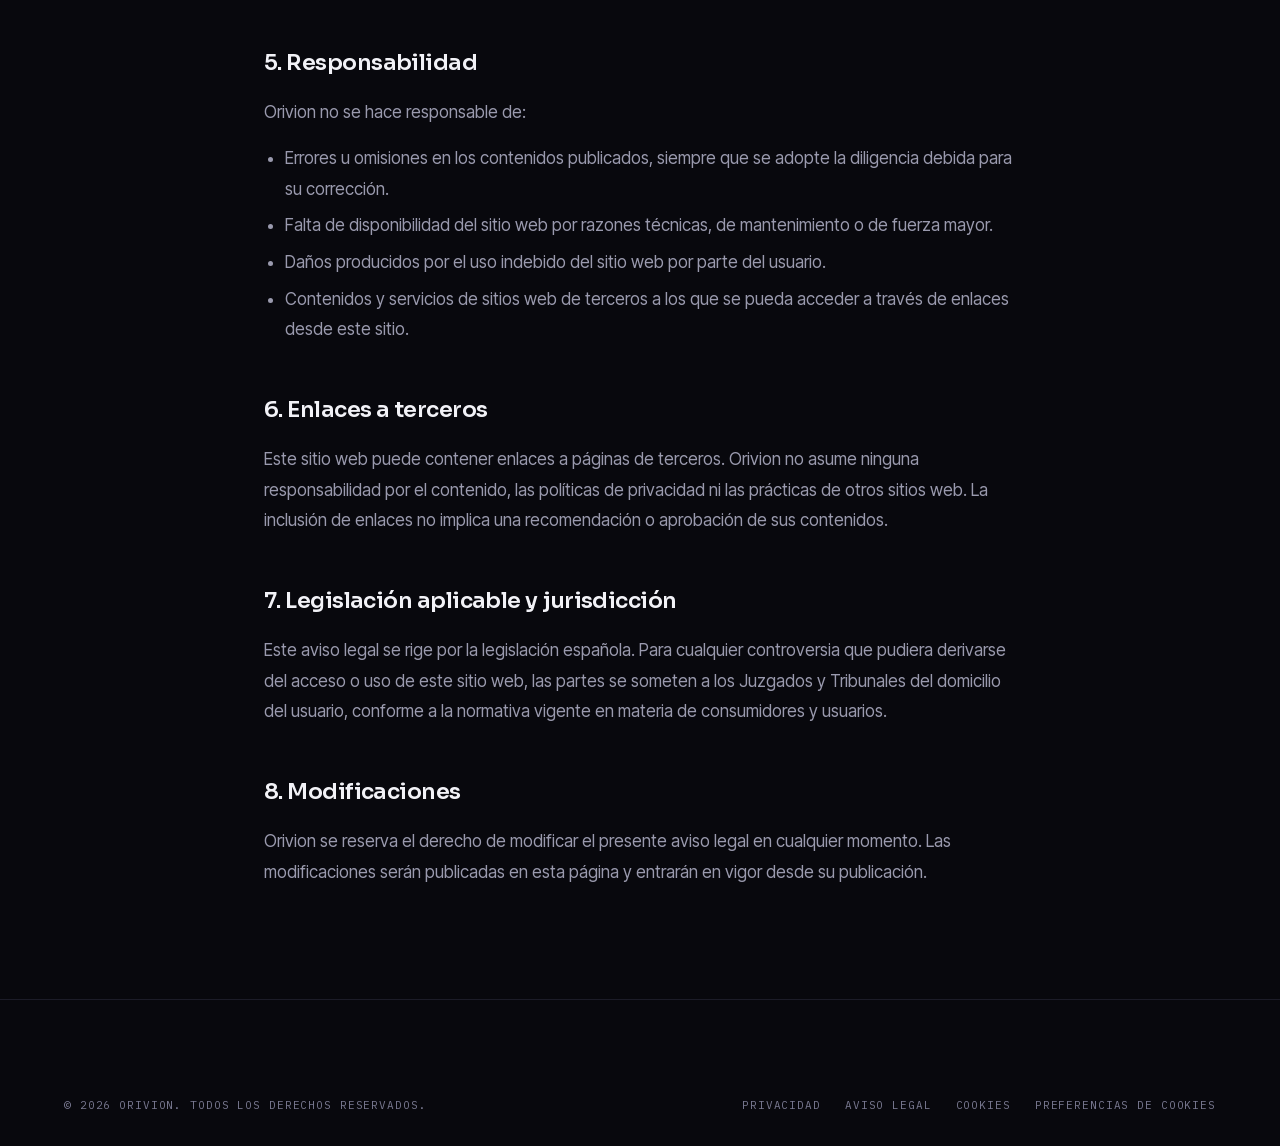
==== commit 574b159d: "feat: sustituir el formulario por un CTA a WhatsApp El formulario nunca llego a funcionar: apuntaba " ====
--- a/aviso-legal.html
+++ b/aviso-legal.html
@@ -58,7 +58,6 @@
       <table>
         <tr><th>Dato</th><th>Información</th></tr>
         <tr><td>Denominación social</td><td>Orivion (nombre comercial)</td></tr>
-        <tr><td>NIF/CIF</td><td>[PENDIENTE DE COMPLETAR]</td></tr>
         <tr><td>Domicilio social</td><td>Valencia, España</td></tr>
         <tr><td>Teléfono</td><td><a href="tel:+34673774970">+34 673 77 49 70</a></td></tr>
         <!-- ⚠️ FALTA EL CORREO ELECTRÓNICO Y ES OBLIGATORIO.
@@ -72,7 +71,6 @@
              privacidad.html. -->
 
         <tr><td>Actividad</td><td>Servicios de marketing digital y consultoría</td></tr>
-        <tr><td>Datos registrales</td><td>[PENDIENTE DE COMPLETAR — Inscripción en el Registro Mercantil]</td></tr>
       </table>
 
       <h2>2. Objeto</h2>
--- a/styles.css
+++ b/styles.css
@@ -1048,203 +1048,45 @@
   margin-bottom: var(--space-2xl);
 }
 
-/* --- Formulario --- */
-.contact-form {
-  display: flex;
-  flex-direction: column;
-  gap: var(--space-lg);
-}
-
-.form-row {
-  display: grid;
-  grid-template-columns: 1fr 1fr;
-  gap: var(--space-lg);
-}
-
-.form-group { position: relative; }
-
-.form-group input,
-.form-group textarea {
-  width: 100%;
-  padding: 1.4rem 1rem 0.6rem;
-  background: var(--bg);
-  border: 1px solid var(--line-strong);
-  border-radius: var(--radius-sm);
-  color: var(--text-primary);
+/* --- Llamada a la accion: WhatsApp --- */
+.cta-actions {
+  display: flex;
+  flex-wrap: wrap;
+  gap: var(--space-md);
+  margin-bottom: var(--space-xl);
+}
+
+/* Verde de WhatsApp, la unica excepcion al violeta en toda la web: en un
+   boton de mensajeria el color de la app es lo que lo hace reconocible. */
+.btn-whatsapp {
+  display: inline-flex;
+  align-items: center;
+  gap: 0.6rem;
+  padding: 0.95rem 1.6rem;
+  background: #1FA855;
+  color: #fff;
   font-family: var(--font-body);
   font-size: 1rem;
-  transition: border-color var(--transition-fast);
-}
-
-.form-group textarea {
-  resize: vertical;
-  min-height: 120px;
+  font-weight: 500;
+  border-radius: var(--radius-sm);
+  transition: background var(--transition-fast);
+}
+
+.btn-whatsapp:hover { background: #17843F; }
+
+.btn-whatsapp svg {
+  width: 20px;
+  height: 20px;
+  flex-shrink: 0;
+}
+
+.cta-nota {
+  font-size: 0.875rem;
   line-height: 1.6;
-}
-
-.form-group input:hover,
-.form-group textarea:hover { border-color: #38384A; }
-
-.form-group input:focus,
-.form-group textarea:focus {
-  outline: none;
-  border-color: var(--violet);
-}
-
-.form-group label {
-  position: absolute;
-  left: 1rem;
-  top: 1.05rem;
-  font-size: 1rem;
   color: var(--text-tertiary);
-  pointer-events: none;
-  transition: transform var(--transition-fast), font-size var(--transition-fast), color var(--transition-fast);
-  transform-origin: left top;
-}
-
-.form-group input:focus + label,
-.form-group input:not(:placeholder-shown) + label,
-.form-group textarea:focus + label,
-.form-group textarea:not(:placeholder-shown) + label {
-  transform: translateY(-0.72rem) scale(0.7);
-  color: var(--violet-bright);
-  font-family: var(--font-mono);
-  letter-spacing: 0.08em;
-  text-transform: uppercase;
-}
-
-/* --- Consentimiento e información básica --- */
-.form-consent {
-  display: flex;
-  align-items: flex-start;
-  gap: 0.7rem;
-  font-size: 0.9375rem;
-  line-height: 1.5;
-  color: var(--text-secondary);
-  cursor: pointer;
-}
-
-.form-consent input {
-  appearance: none;
-  -webkit-appearance: none;
-  flex-shrink: 0;
-  width: 18px;
-  height: 18px;
-  margin-top: 2px;
-  border: 1px solid var(--line-strong);
-  border-radius: var(--radius-sm);
-  background: var(--bg);
-  cursor: pointer;
-  transition: border-color var(--transition-fast), background var(--transition-fast);
-}
-
-.form-consent input:hover { border-color: var(--violet); }
-
-.form-consent input:checked {
-  background: var(--violet-deep);
-  border-color: var(--violet-deep);
-  background-image: url("data:image/svg+xml,%3Csvg xmlns='http://www.w3.org/2000/svg' viewBox='0 0 24 24' fill='none' stroke='%23fff' stroke-width='3.4' stroke-linecap='round' stroke-linejoin='round'%3E%3Cpath d='M5 13l4.5 4.5L19 7'/%3E%3C/svg%3E");
-  background-size: 13px;
-  background-repeat: no-repeat;
-  background-position: center;
-}
-
-.form-consent a {
-  color: var(--text-primary);
-  text-decoration: underline;
-  text-underline-offset: 2px;
-}
-
-.form-consent a:hover { color: var(--violet-bright); }
-
-.form-info {
-  border: 1px solid var(--line);
-  border-radius: var(--radius-sm);
-  padding: 0.7rem 1rem;
-}
-
-.form-info summary {
-  font-family: var(--font-mono);
-  font-size: 0.6875rem;
-  letter-spacing: 0.1em;
-  text-transform: uppercase;
-  color: var(--text-tertiary);
-  cursor: pointer;
-}
-
-.form-info summary:hover { color: var(--violet-bright); }
-
-.form-info dl {
-  display: grid;
-  grid-template-columns: minmax(6rem, auto) 1fr;
-  gap: 0.45rem 1rem;
-  margin-top: var(--space-md);
-  padding-top: var(--space-md);
+  max-width: 52ch;
+  padding-top: var(--space-lg);
   border-top: 1px solid var(--line);
-  font-size: 0.8125rem;
-  line-height: 1.55;
-}
-
-.form-info dt {
-  font-family: var(--font-mono);
-  font-size: 0.6875rem;
-  letter-spacing: 0.08em;
-  text-transform: uppercase;
-  color: var(--violet-bright);
-  padding-top: 0.15rem;
-}
-
-.form-info dd { color: var(--text-secondary); }
-
-.form-info a {
-  color: var(--text-primary);
-  text-decoration: underline;
-  text-underline-offset: 2px;
-}
-
-.form-footer {
-  display: flex;
-  flex-wrap: wrap;
-  align-items: center;
-  justify-content: space-between;
-  gap: var(--space-lg);
-  margin-top: var(--space-sm);
-}
-
-.form-legal {
-  font-size: 0.8125rem;
-  line-height: 1.55;
-  color: var(--text-tertiary);
-  max-width: 40ch;
-}
-
-.form-legal a {
-  color: var(--text-secondary);
-  text-decoration: underline;
-  text-underline-offset: 2px;
-}
-
-.form-legal a:hover { color: var(--violet-bright); }
-
-.form-status {
-  font-size: 0.9375rem;
-  padding: 0.8rem 1rem;
-  border-radius: var(--radius-sm);
-  display: none;
-}
-
-.form-status.visible { display: block; }
-
-.form-status.success {
-  background: rgba(74, 222, 128, 0.08);
-  border: 1px solid rgba(74, 222, 128, 0.3);
-  color: #86EFAC;
-}
-
-.form-status.error {
-  background: rgba(248, 113, 113, 0.08);
-  border: 1px solid rgba(248, 113, 113, 0.32);
-  color: #FCA5A5;
 }
 
 /* ============================================
@@ -1645,13 +1487,8 @@
 
   .testimonial-card { flex: 0 0 100%; }
 
-  .form-row { grid-template-columns: 1fr; }
-
-  .form-info dl { grid-template-columns: 1fr; gap: 0.15rem; }
-  .form-info dd { margin-bottom: 0.6rem; }
-
-  .form-footer { flex-direction: column; align-items: stretch; }
-  .form-footer .btn-primary { justify-content: center; }
+  .cta-actions { flex-direction: column; align-items: stretch; }
+  .cta-actions > a { justify-content: center; }
 
   .footer-grid { grid-template-columns: 1fr; gap: var(--space-xl); }
 
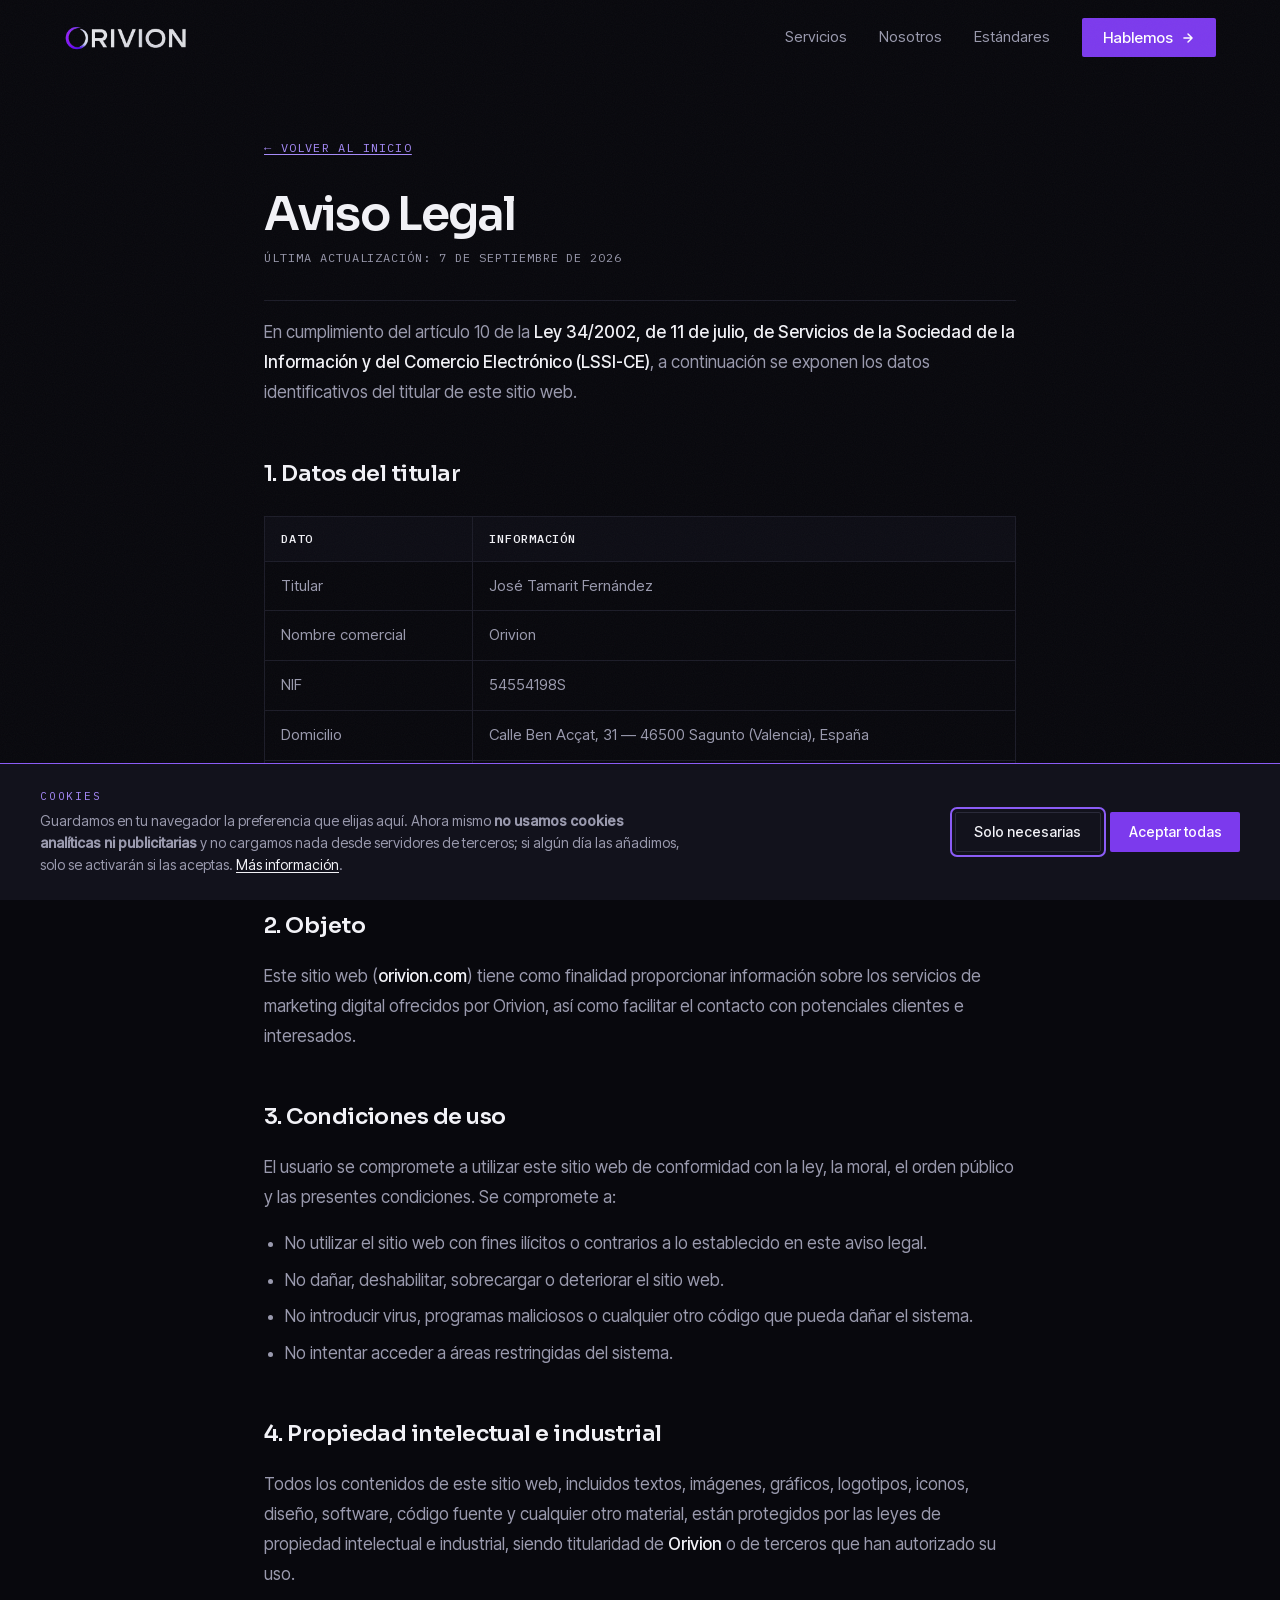
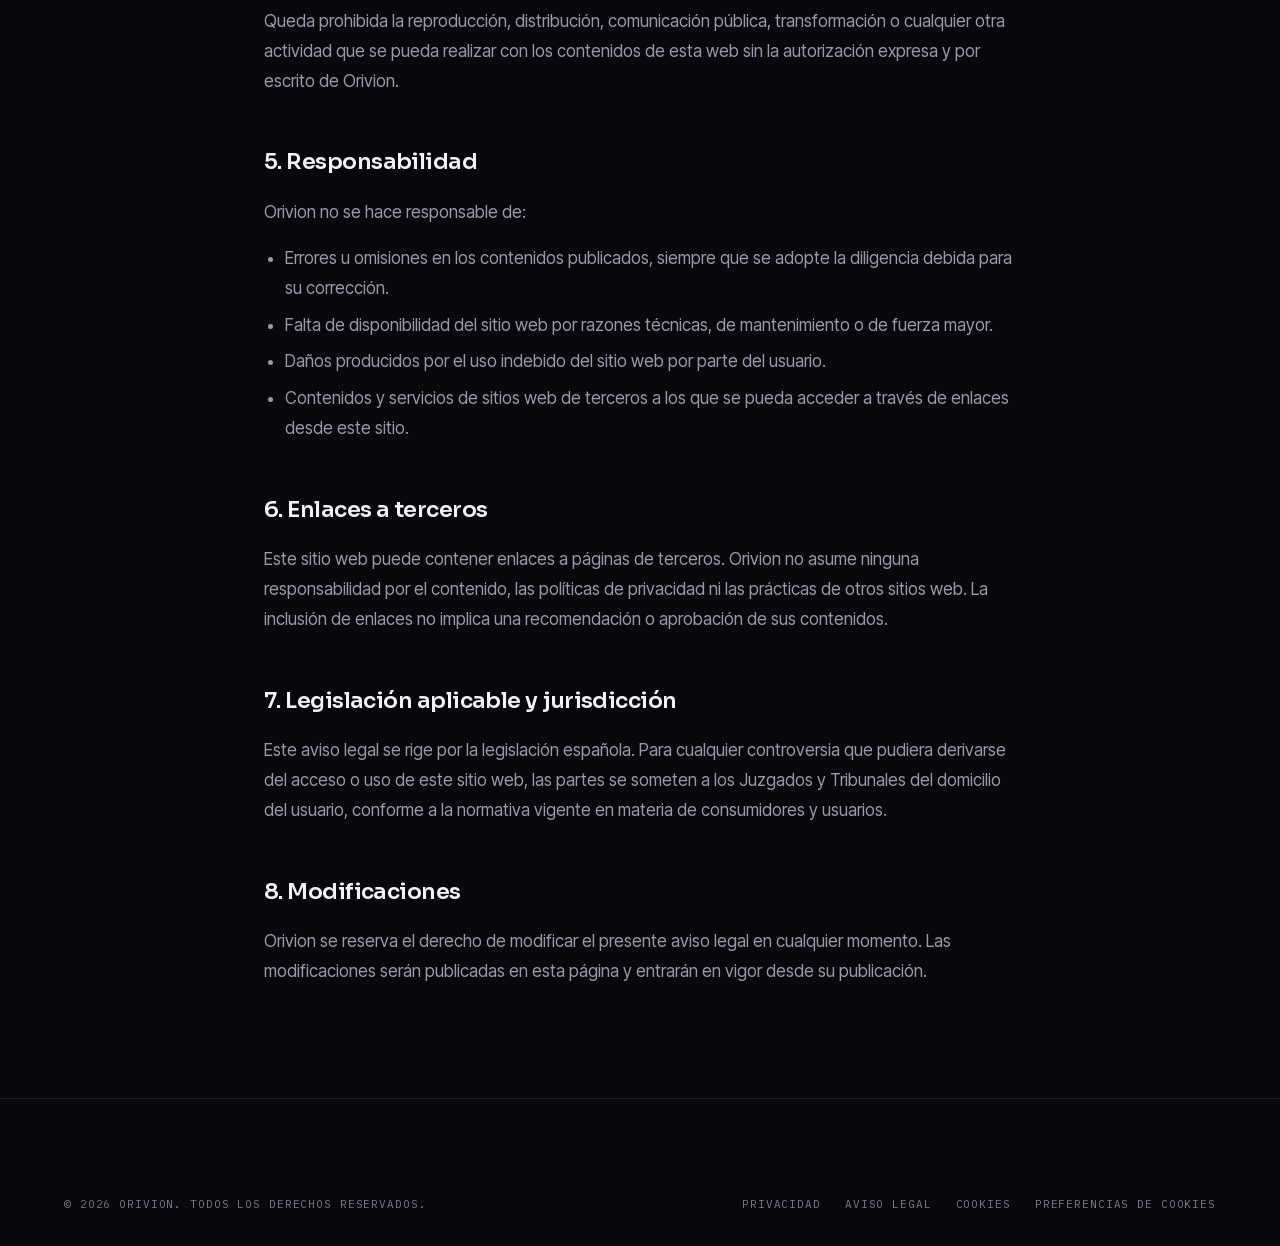
==== commit 3548ae10: "legal: datos identificativos reales y politica de uso comercial Aviso legal y privacidad pasan a ide" ====
--- a/aviso-legal.html
+++ b/aviso-legal.html
@@ -50,26 +50,22 @@
       <a href="index.html" class="legal-back">← Volver al inicio</a>
 
       <h1>Aviso Legal</h1>
-      <p class="legal-updated">Última actualización: 15 de agosto de 2026</p>
+      <p class="legal-updated">Última actualización: 7 de septiembre de 2026</p>
 
       <p>En cumplimiento del artículo 10 de la <strong>Ley 34/2002, de 11 de julio, de Servicios de la Sociedad de la Información y del Comercio Electrónico (LSSI-CE)</strong>, a continuación se exponen los datos identificativos del titular de este sitio web.</p>
 
       <h2>1. Datos del titular</h2>
       <table>
         <tr><th>Dato</th><th>Información</th></tr>
-        <tr><td>Denominación social</td><td>Orivion (nombre comercial)</td></tr>
-        <tr><td>Domicilio social</td><td>Valencia, España</td></tr>
+        <tr><td>Titular</td><td>José Tamarit Fernández</td></tr>
+        <tr><td>Nombre comercial</td><td>Orivion</td></tr>
+        <tr><td>NIF</td><td>54554198S</td></tr>
+        <tr><td>Domicilio</td><td>Calle Ben Acçat, 31 — 46500 Sagunto (Valencia), España</td></tr>
         <tr><td>Teléfono</td><td><a href="tel:+34673774970">+34 673 77 49 70</a></td></tr>
-        <!-- ⚠️ FALTA EL CORREO ELECTRÓNICO Y ES OBLIGATORIO.
-             El art. 10.1.a de la LSSI-CE exige publicar "su dirección de correo
-             electrónico y cualquier otro dato que permita establecer con él una
-             comunicación directa y efectiva". El teléfono es un dato adicional,
-             no un sustituto: mientras no haya un correo publicado aquí, esta
-             página no cumple la LSSI. En cuanto exista el buzón, añadir:
-             <tr><td>Email</td><td><a href="mailto:...">...</a></td></tr>
-             y también en el pie de index.html y en el apartado 1 de
-             privacidad.html. -->
-
+        <!-- ⚠️ Sigue faltando el correo electrónico, que el art. 10.1.a de la
+             LSSI-CE exige de forma expresa. El teléfono no lo sustituye.
+             Cuando exista el buzón, añadir aquí una fila Email y también en el
+             apartado 1 de privacidad.html y en el pie de index.html. -->
         <tr><td>Actividad</td><td>Servicios de marketing digital y consultoría</td></tr>
       </table>
 
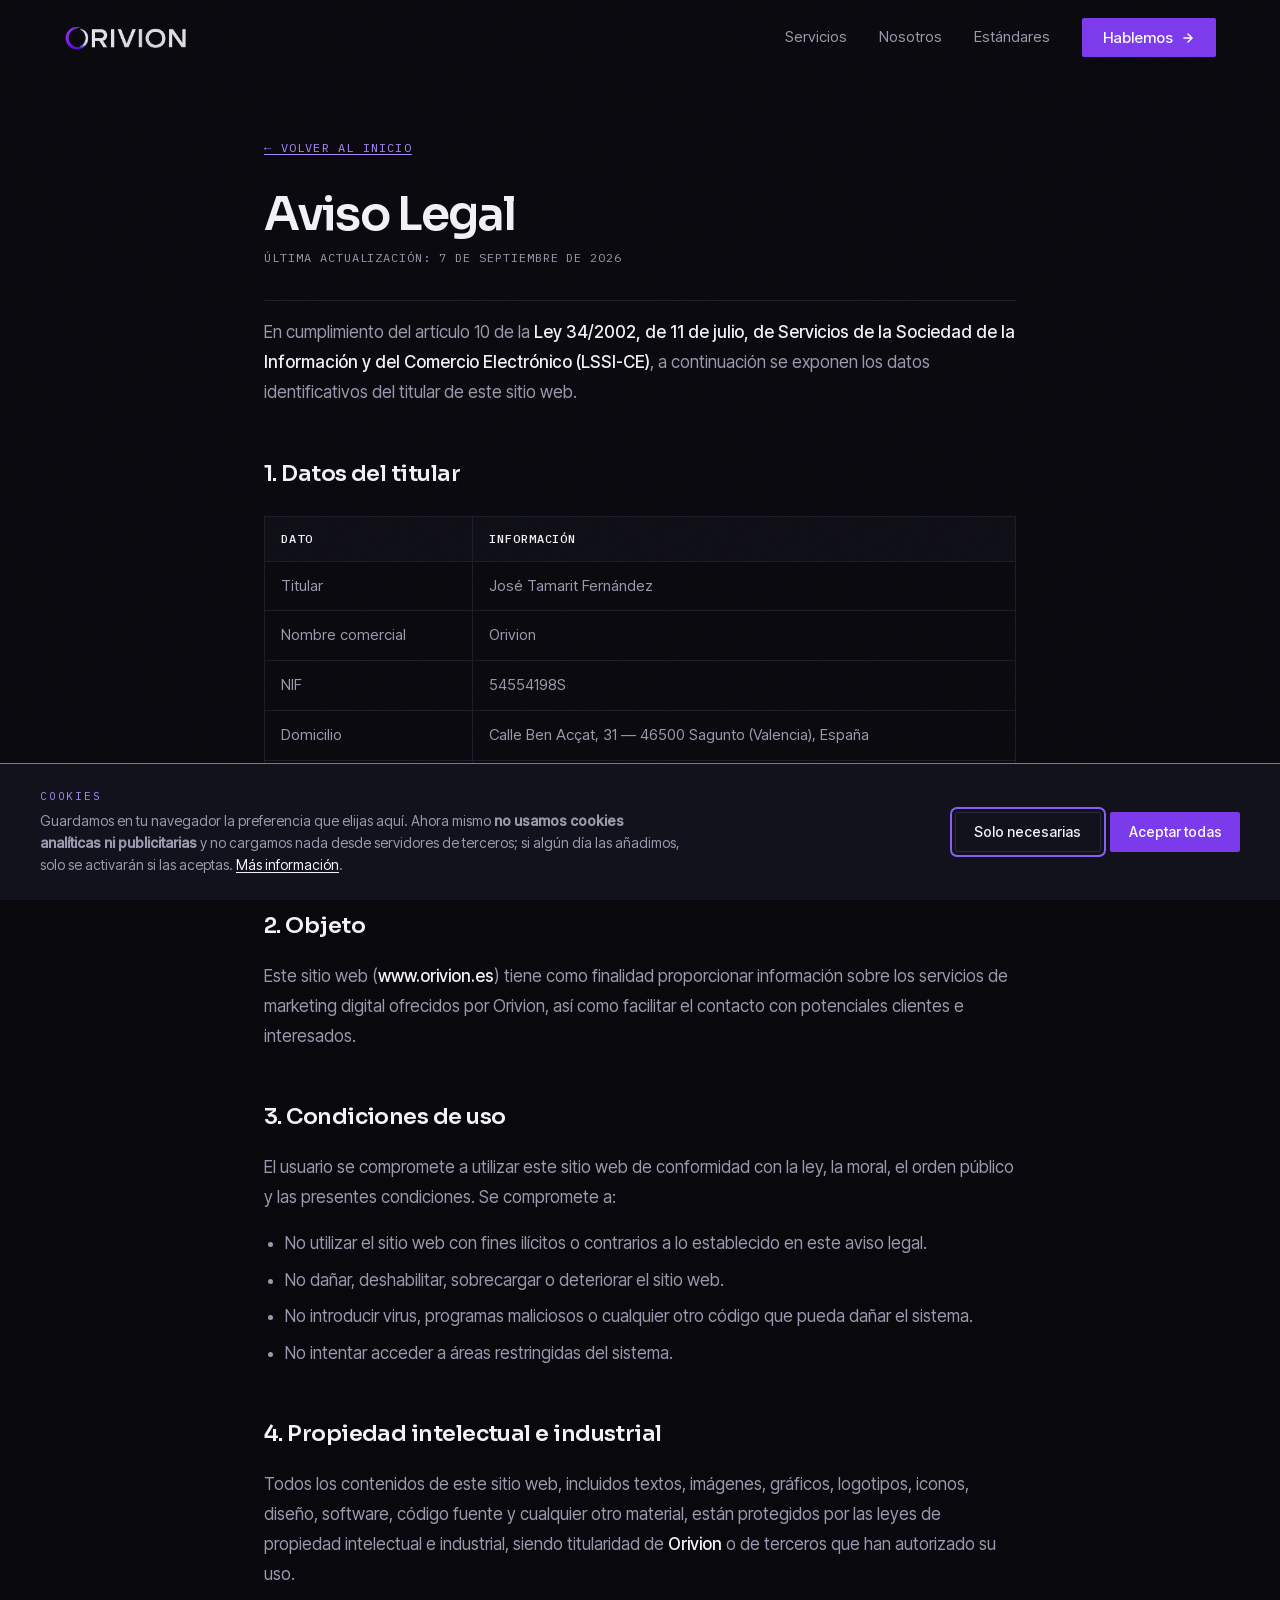
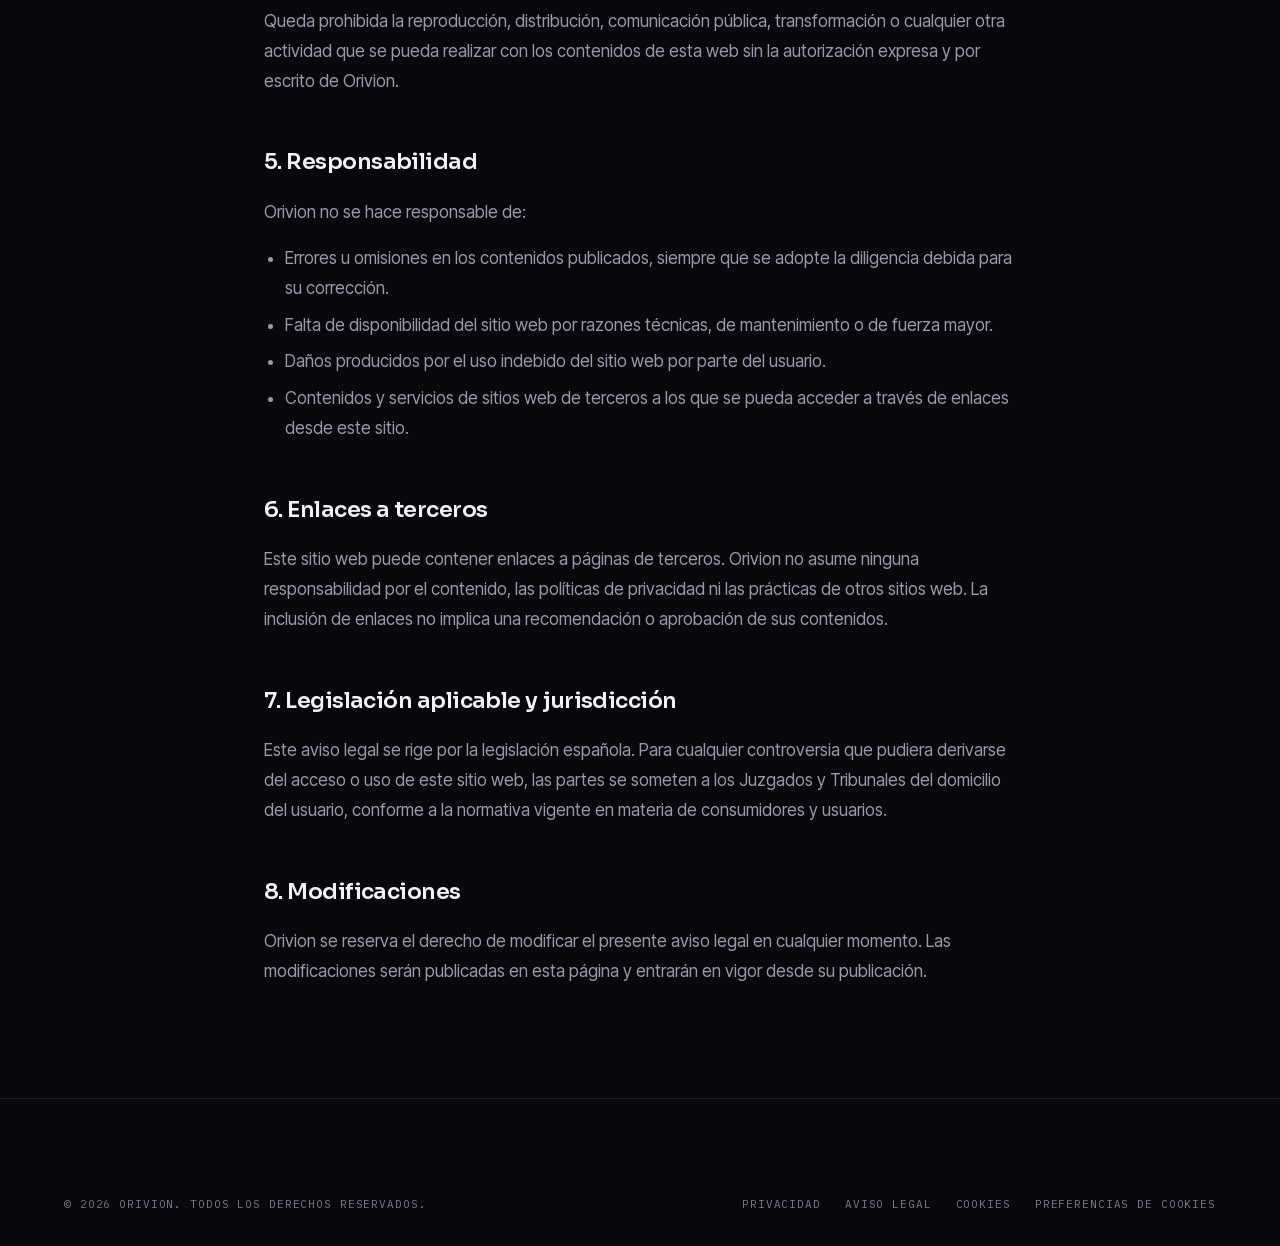
==== commit e37157eb: "seo: sitemap, robots.txt, canonical y dominio correcto La web no aparecia en buscadores. Era indexab" ====
--- a/aviso-legal.html
+++ b/aviso-legal.html
@@ -5,6 +5,9 @@
   <meta name="viewport" content="width=device-width, initial-scale=1.0">
   <title>Aviso Legal — Orivion</title>
   <meta name="description" content="Aviso legal de Orivion. Información sobre el titular del sitio web conforme a la LSSI-CE.">
+  <!-- La misma web se sirve tambien en orivionweb.vercel.app: el canonical
+       le dice a Google cual es la buena. -->
+  <link rel="canonical" href="https://www.orivion.es/aviso-legal.html">
   <meta name="theme-color" content="#08080D">
 
   <link rel="icon" type="image/png" href="img/favicon.png">
@@ -70,7 +73,7 @@
       </table>
 
       <h2>2. Objeto</h2>
-      <p>Este sitio web (<strong>orivion.com</strong>) tiene como finalidad proporcionar información sobre los servicios de marketing digital ofrecidos por Orivion, así como facilitar el contacto con potenciales clientes e interesados.</p>
+      <p>Este sitio web (<strong>www.orivion.es</strong>) tiene como finalidad proporcionar información sobre los servicios de marketing digital ofrecidos por Orivion, así como facilitar el contacto con potenciales clientes e interesados.</p>
 
       <h2>3. Condiciones de uso</h2>
       <p>El usuario se compromete a utilizar este sitio web de conformidad con la ley, la moral, el orden público y las presentes condiciones. Se compromete a:</p>
--- a/styles.css
+++ b/styles.css
@@ -3,7 +3,9 @@
    Negro azulado del logo + violeta de marca.
 
    Reglas de la casa, para que no vuelva a oler a plantilla:
-   1. El degradado vive SOLO en el logo. En ningún otro sitio.
+   1. Nada de degradados decorativos de relleno: el único de dos colores
+      vive en el logo. Sombrear un botón de claro a oscuro es volumen,
+      no decoración, y sí está permitido.
    2. Cero glassmorphism, cero orbes, cero glow, cero blur decorativo.
    3. El violeta es una señal (1px, un punto, un relleno), no un lavado.
    4. Esquinas casi rectas y filetes de 1px que separan contenido real,
@@ -1056,28 +1058,79 @@
   margin-bottom: var(--space-xl);
 }
 
-/* Verde de WhatsApp, la unica excepcion al violeta en toda la web: en un
-   boton de mensajeria el color de la app es lo que lo hace reconocible. */
+/* Verde de WhatsApp, la única excepción al violeta en toda la web: en un
+   botón de mensajería el color de la app es lo que lo hace reconocible.
+
+   El degradado vertical de aquí NO rompe la regla 1 del sistema: es
+   sombreado, más claro arriba y más oscuro abajo, que es como se ha
+   iluminado siempre un botón físico. Lo prohibido es el degradado
+   decorativo de dos colores distintos usado como relleno de fondo. */
 .btn-whatsapp {
+  position: relative;
+  overflow: hidden;
   display: inline-flex;
   align-items: center;
-  gap: 0.6rem;
-  padding: 0.95rem 1.6rem;
-  background: #1FA855;
+  gap: 0.65rem;
+  padding: 1rem 1.75rem;
   color: #fff;
   font-family: var(--font-body);
-  font-size: 1rem;
+  font-size: 1.0625rem;
   font-weight: 500;
   border-radius: var(--radius-sm);
-  transition: background var(--transition-fast);
-}
-
-.btn-whatsapp:hover { background: #17843F; }
+  background: linear-gradient(180deg, #2FCB6A 0%, #1FA855 52%, #16874A 100%);
+  box-shadow:
+    inset 0 1px 0 rgba(255, 255, 255, 0.30),   /* filo de luz superior */
+    inset 0 -1px 0 rgba(0, 0, 0, 0.22),        /* filo de sombra inferior */
+    0 2px 4px rgba(0, 0, 0, 0.35),
+    0 10px 28px rgba(31, 168, 85, 0.24);       /* halo verde contenido */
+  transition: transform var(--transition-fast),
+              box-shadow var(--transition-fast),
+              filter var(--transition-fast);
+}
+
+.btn-whatsapp:hover {
+  transform: translateY(-2px);
+  filter: saturate(1.08) brightness(1.06);
+  box-shadow:
+    inset 0 1px 0 rgba(255, 255, 255, 0.38),
+    inset 0 -1px 0 rgba(0, 0, 0, 0.22),
+    0 4px 8px rgba(0, 0, 0, 0.35),
+    0 16px 40px rgba(31, 168, 85, 0.40);
+}
+
+.btn-whatsapp:active { transform: translateY(0); }
 
 .btn-whatsapp svg {
-  width: 20px;
-  height: 20px;
+  width: 21px;
+  height: 21px;
   flex-shrink: 0;
+  filter: drop-shadow(0 1px 1px rgba(0, 0, 0, 0.25));
+}
+
+/* Destello que recorre el botón. Cruza en 1.4 s y descansa 4 s: lo justo
+   para que el ojo lo capte sin que llegue a molestar. Solo se anima
+   transform, nunca una propiedad que provoque recálculo de layout. */
+.btn-whatsapp::after {
+  content: '';
+  position: absolute;
+  top: -60%;
+  bottom: -60%;
+  left: 0;
+  width: 45%;
+  pointer-events: none;
+  background: linear-gradient(90deg,
+    transparent 0%,
+    rgba(255, 255, 255, 0.10) 35%,
+    rgba(255, 255, 255, 0.45) 50%,
+    rgba(255, 255, 255, 0.10) 65%,
+    transparent 100%);
+  transform: translateX(-260%) skewX(-18deg);
+  animation: destello-whatsapp 5.4s ease-in-out infinite;
+}
+
+@keyframes destello-whatsapp {
+  0%, 74%  { transform: translateX(-260%) skewX(-18deg); }
+  100%     { transform: translateX(460%)  skewX(-18deg); }
 }
 
 .cta-nota {
@@ -1520,6 +1573,8 @@
     opacity: 1;
     transform: none;
   }
+
+  .btn-whatsapp::after { display: none; }
 }
 
 /* --- Impresión --- */
